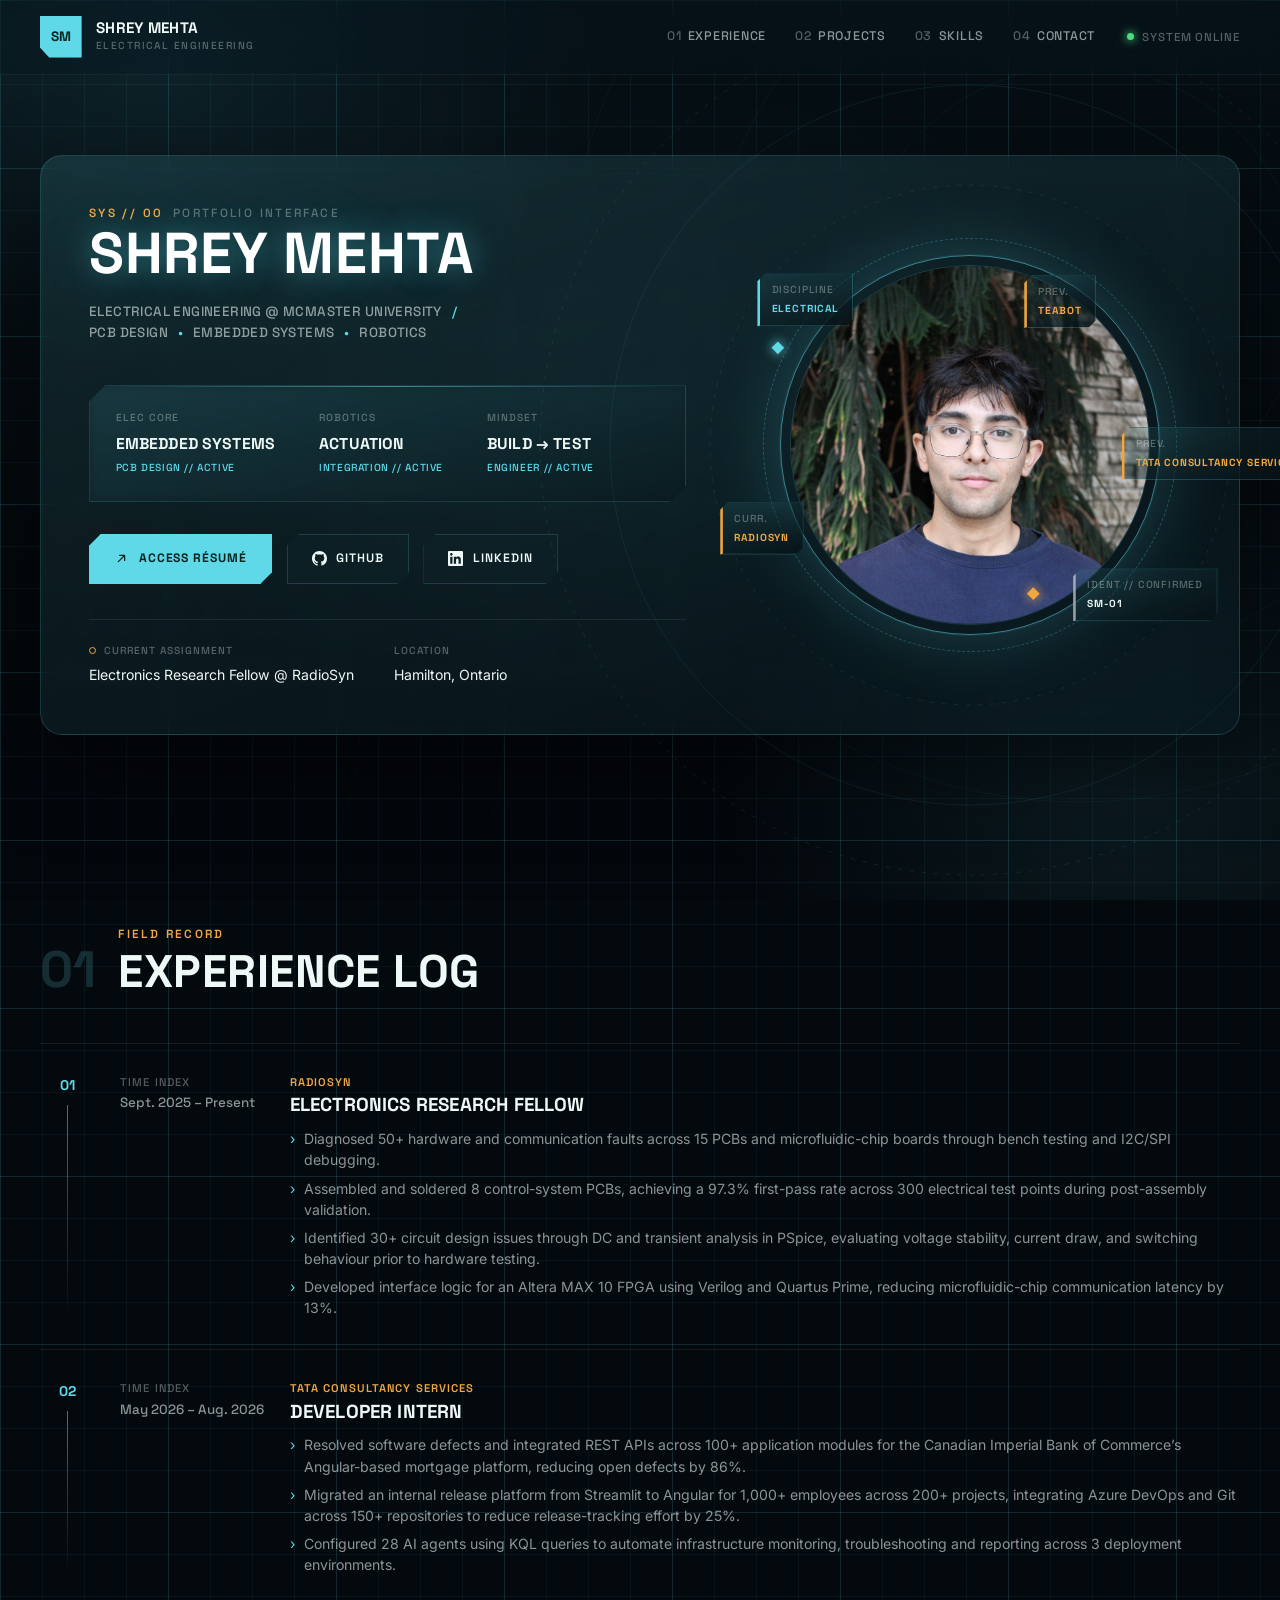
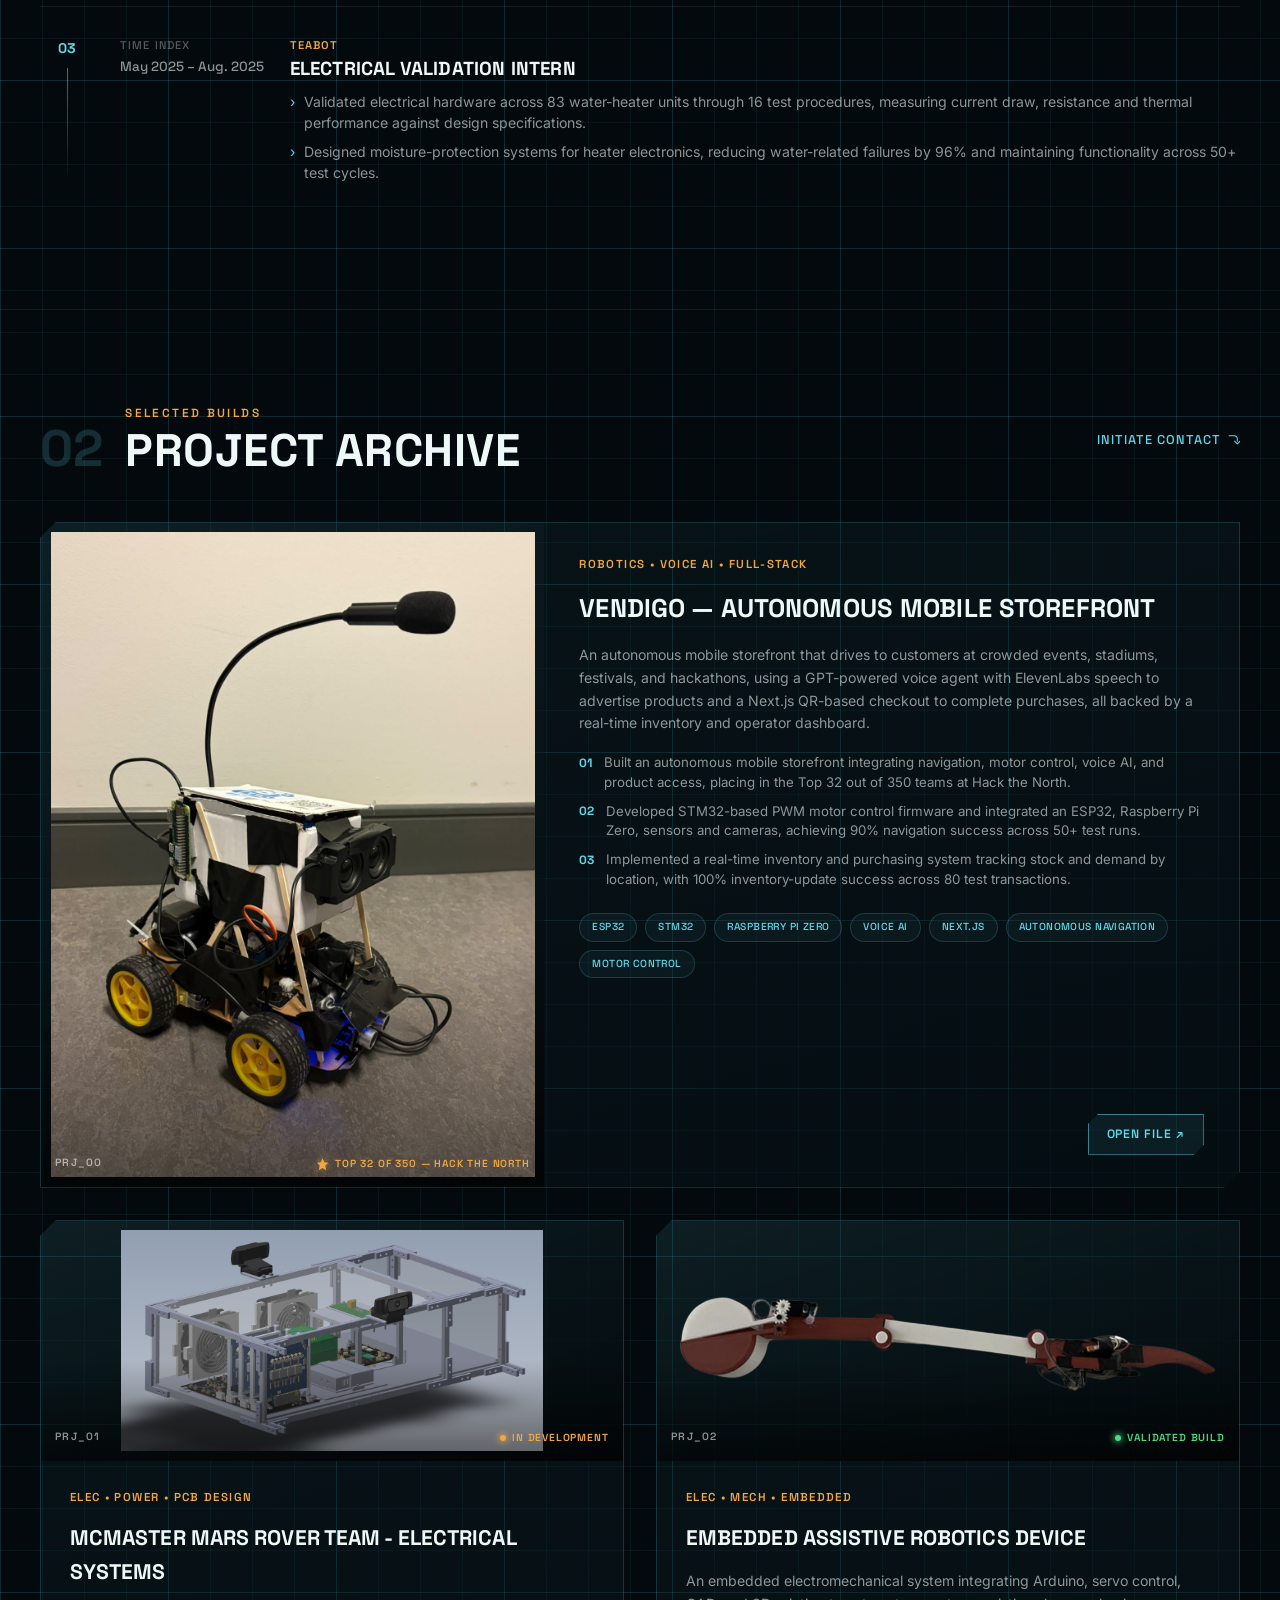
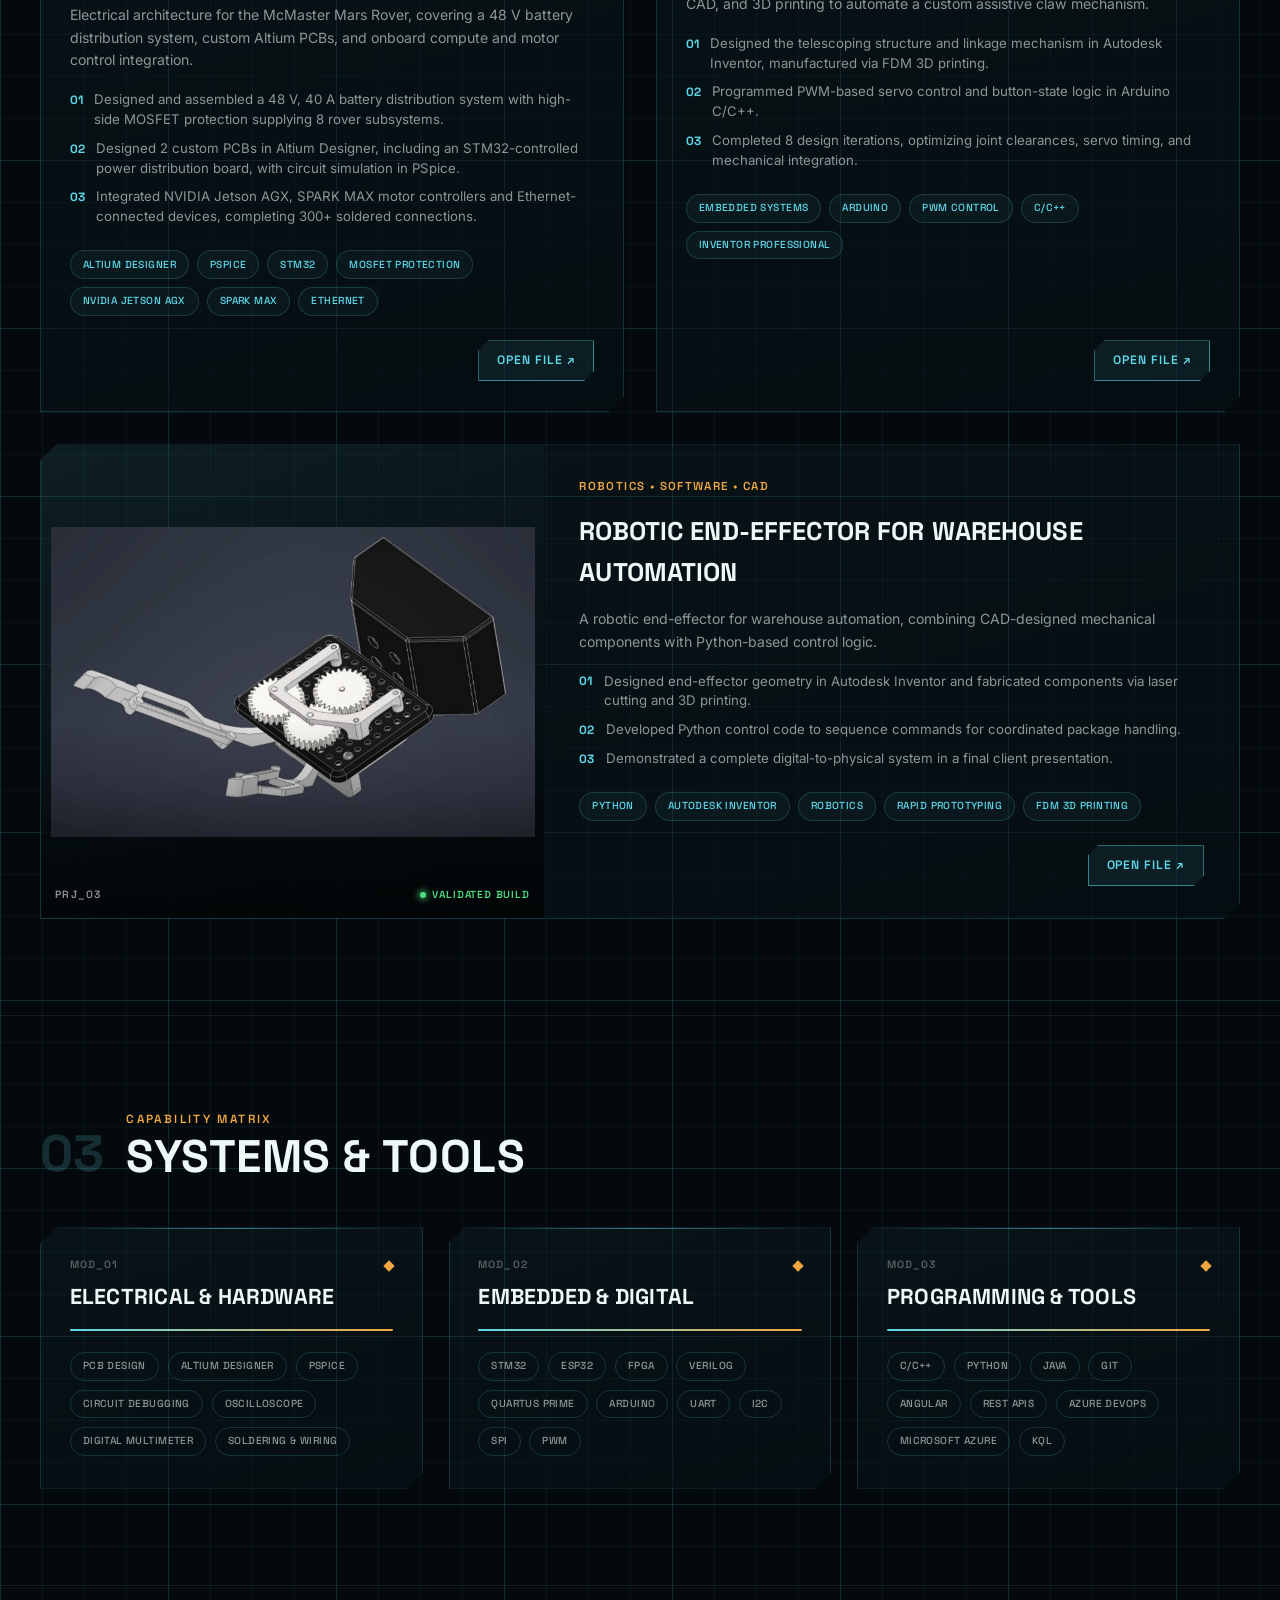
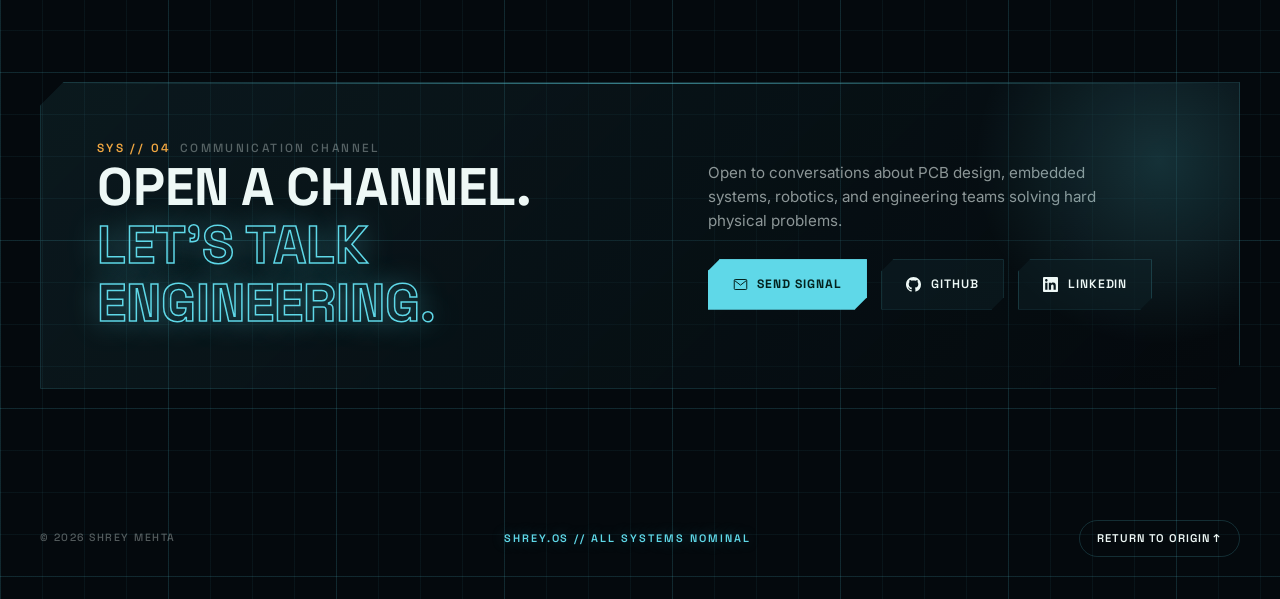
==== index.html @ 70c14661 "Update index.html" ====
<!DOCTYPE html>
<html lang="en">
<head>
	<meta charset="utf-8" />
	<title>Shrey Mehta — Electrical Engineering</title>
	<meta name="viewport" content="width=device-width, initial-scale=1.0" />
	<meta name="theme-color" content="#071820" />
	<meta name="description" content="Shrey Mehta — Electrical Engineering student building PCB designs, embedded systems, and robotics." />

	<link rel="stylesheet" href="assets/css/main.css" />
	<link rel="icon" type="image/svg+xml" href="data:image/svg+xml,%3Csvg xmlns='http://www.w3.org/2000/svg' viewBox='0 0 64 64'%3E%3Cpolygon points='0,0 64,0 64,64 14,64 0,49' fill='%235fd8e8'/%3E%3Ctext x='33' y='41' font-family='Arial, Helvetica, sans-serif' font-weight='700' font-size='24' fill='%2304231f' text-anchor='middle'%3ESM%3C/text%3E%3C/svg%3E" />
</head>
<body>

	<div id="grid-bg"></div>
	<div id="glow-orb"></div>
	<div id="page-arcs" aria-hidden="true">
		<svg viewBox="0 0 1600 1400" preserveAspectRatio="xMidYMid slice">
			<circle cx="1350" cy="500" r="280" />
			<circle cx="1350" cy="500" r="460" />
			<circle cx="1350" cy="500" r="640" />
			<circle cx="1350" cy="500" r="820" class="soft" />
			<circle cx="150" cy="1050" r="300" class="soft" />
			<circle cx="150" cy="1050" r="480" class="soft" />
		</svg>
	</div>

	<!-- Header / Nav -->
	<header id="site-header">
		<div class="wrap">
			<a href="#hero" class="brand">
				<div class="brand-badge">SM</div>
				<div class="brand-text">
					<div class="brand-name">Shrey Mehta</div>
					<div class="brand-sub">Electrical Engineering</div>
				</div>
			</a>

			<nav>
				<ul>
					<li><a href="#experience"><span class="idx">01</span> Experience</a></li>
					<li><a href="#projects"><span class="idx">02</span> Projects</a></li>
					<li><a href="#skills"><span class="idx">03</span> Skills</a></li>
					<li><a href="#contact"><span class="idx">04</span> Contact</a></li>
				</ul>
				<div class="status-pill"><span class="status-dot"></span> System Online</div>
			</nav>
		</div>
	</header>

	<!-- Hero -->
	<section id="hero">
		<div class="wrap">
		<div class="hero-panel">
		<div class="hero-grid">

			<div class="hero-left">
				<div class="eyebrow">SYS // 00 <span class="dim">PORTFOLIO INTERFACE</span></div>
				<h1 class="hero-name">Shrey Mehta</h1>
				<p class="hero-sub">
					ELECTRICAL ENGINEERING @ MCMASTER UNIVERSITY <span class="sep">/</span><br>
					PCB DESIGN <span class="sep">•</span> EMBEDDED SYSTEMS <span class="sep">•</span> ROBOTICS
				</p>

				<div class="sysmap">
					<div class="sysmap-stats">
						<div>
							<div class="stat-label">ELEC CORE</div>
							<div class="stat-value">Embedded Systems</div>
							<div class="stat-sub">PCB Design // Active</div>
						</div>
						<div>
							<div class="stat-label">ROBOTICS</div>
							<div class="stat-value">Actuation</div>
							<div class="stat-sub">Integration // Active</div>
						</div>
						<div>
							<div class="stat-label">MINDSET</div>
							<div class="stat-value">BUILD → TEST</div>
							<div class="stat-sub">Engineer // Active</div>
						</div>
					</div>
				</div>

				<div class="hero-actions">
					<a class="btn primary" href="https://drive.google.com/file/d/1Es9w2xErGDb1w_Ry0VY9v0qcDcoYw6hL/view?usp=sharing" target="_blank" rel="noopener">
						<svg class="icon-svg stroke" viewBox="0 0 24 24"><path d="M7 17 17 7M9 7h8v8" stroke-width="2" stroke-linecap="round" stroke-linejoin="round"/></svg>
						Access Résumé
					</a>
					<a class="btn" href="https://github.com/ShreyM7" target="_blank" rel="noopener">
						<svg class="icon-svg fill" viewBox="0 0 24 24"><path d="M12 0C5.37 0 0 5.37 0 12c0 5.31 3.435 9.795 8.205 11.385.6.105.825-.255.825-.57 0-.285-.015-1.23-.015-2.235-3.015.555-3.795-.735-4.035-1.41-.135-.345-.72-1.41-1.23-1.695-.42-.225-1.02-.78-.015-.795.945-.015 1.62.87 1.845 1.23 1.08 1.815 2.805 1.305 3.495.99.105-.78.42-1.305.765-1.605-2.67-.3-5.46-1.335-5.46-5.925 0-1.305.465-2.385 1.23-3.225-.12-.3-.54-1.53.12-3.18 0 0 1.005-.315 3.3 1.23.96-.27 1.98-.405 3-.405s2.04.135 3 .405c2.295-1.56 3.3-1.23 3.3-1.23.66 1.65.24 2.88.12 3.18.765.84 1.23 1.905 1.23 3.225 0 4.605-2.805 5.625-5.475 5.925.435.375.81 1.095.81 2.22 0 1.605-.015 2.895-.015 3.3 0 .315.225.69.825.57A12.02 12.02 0 0 0 24 12c0-6.63-5.37-12-12-12z"/></svg>
						GitHub
					</a>
					<a class="btn" href="https://www.linkedin.com/in/shrey-mehta-0b3685260/" target="_blank" rel="noopener">
						<svg class="icon-svg fill" viewBox="0 0 24 24"><path d="M20.447 20.452h-3.554v-5.569c0-1.328-.027-3.037-1.852-3.037-1.853 0-2.136 1.445-2.136 2.939v5.667H9.351V9h3.414v1.561h.046c.477-.9 1.637-1.85 3.37-1.85 3.601 0 4.267 2.37 4.267 5.455v6.286zM5.337 7.433c-1.144 0-2.063-.926-2.063-2.065 0-1.138.92-2.063 2.063-2.063 1.14 0 2.064.925 2.064 2.063 0 1.139-.925 2.065-2.064 2.065zm1.782 13.019H3.555V9h3.564v11.452zM22.225 0H1.771C.792 0 0 .774 0 1.729v20.542C0 23.227.792 24 1.771 24h20.451C23.2 24 24 23.227 24 22.271V1.729C24 .774 23.2 0 22.222 0h.003z"/></svg>
						LinkedIn
					</a>
				</div>

				<div class="hero-meta">
					<div>
						<div class="meta-label"><span class="ping-ring" aria-hidden="true"></span> Current Assignment</div>
						<div class="meta-value">Electronics Research Fellow @ RadioSyn</div>
					</div>
					<div>
						<div class="meta-label">Location</div>
						<div class="meta-value">Hamilton, Ontario</div>
					</div>
				</div>
			</div>

			<div class="hero-right">
				<div class="radar-rings" aria-hidden="true">
					<svg viewBox="0 0 900 900">
						<circle cx="450" cy="450" r="160" />
						<circle cx="450" cy="450" r="260" class="dashed" />
						<circle cx="450" cy="450" r="360" />
						<circle cx="450" cy="450" r="430" class="dashed" />
					</svg>
				</div>
				<div class="hero-portrait" id="portrait">
					<div class="portrait-ring"></div>
					<div class="portrait-photo">
						<img src="images/best_self_photo.jpg" alt="Shrey Mehta" />
					</div>

					<!-- steady (not moving) -->
					<div class="hud-chip chip-discipline teal">
						<span class="chip-label">Discipline</span>
						<span class="chip-value">Electrical</span>
					</div>
					<div class="hud-chip chip-ident">
						<span class="chip-label">Ident // Confirmed</span>
						<span class="chip-value">SM-01</span>
					</div>

					<!-- orbiting: chip, diamond, chip, diamond, chip (interleaved) -->
					<div class="hud-chip chip-tcs accent orbit-item">
						<span class="chip-label">Prev.</span>
						<span class="chip-value">Tata Consultancy Services</span>
					</div>
					<div class="radar-diamond orbit-item" data-rotate="45" aria-hidden="true"></div>
					<div class="hud-chip chip-radiosyn accent orbit-item">
						<span class="chip-label">Curr.</span>
						<span class="chip-value">RadioSyn</span>
					</div>
					<div class="radar-diamond-blue orbit-item" data-rotate="45" aria-hidden="true"></div>
					<div class="hud-chip chip-teabot accent orbit-item">
						<span class="chip-label">Prev.</span>
						<span class="chip-value">teaBOT</span>
					</div>
				</div>
			</div>

		</div>
		</div>
		</div>
	</section>

	<!-- Experience Log -->
	<section id="experience" class="panel">
		<div class="wrap">
			<div class="section-heading">
				<span class="num">01</span>
				<div class="heading-block">
					<div class="eyebrow">FIELD RECORD</div>
					<h2>Experience Log</h2>
				</div>
			</div>

			<div class="timeline">

				<div class="timeline-item">
					<div class="idx-col"><span class="idx-num">01</span><span class="idx-line"></span></div>
					<div class="time-col">
						<div class="time-label">Time Index</div>
						<div class="time-value">Sept. 2025 – Present</div>
					</div>
					<div class="content-col">
						<div class="co-line">RadioSyn</div>
						<h3>Electronics Research Fellow</h3>
						<ul>
							<li><span class="arrow">›</span> Diagnosed 50+ hardware and communication faults across 15 PCBs and microfluidic-chip boards through bench testing and I2C/SPI debugging.</li>
							<li><span class="arrow">›</span> Assembled and soldered 8 control-system PCBs, achieving a 97.3% first-pass rate across 300 electrical test points during post-assembly validation.</li>
							<li><span class="arrow">›</span> Identified 30+ circuit design issues through DC and transient analysis in PSpice, evaluating voltage stability, current draw, and switching behaviour prior to hardware testing.</li>
							<li><span class="arrow">›</span> Developed interface logic for an Altera MAX 10 FPGA using Verilog and Quartus Prime, reducing microfluidic-chip communication latency by 13%.</li>
						</ul>
					</div>
				</div>

				<div class="timeline-item">
					<div class="idx-col"><span class="idx-num">02</span><span class="idx-line"></span></div>
					<div class="time-col">
						<div class="time-label">Time Index</div>
						<div class="time-value">May 2026 – Aug. 2026</div>
					</div>
					<div class="content-col">
						<div class="co-line">Tata Consultancy Services</div>
						<h3>Developer Intern</h3>
						<ul>
							<li><span class="arrow">›</span> Resolved software defects and integrated REST APIs across 100+ application modules for the Canadian Imperial Bank of Commerce’s Angular-based mortgage platform, reducing open defects by 86%.</li>
							<li><span class="arrow">›</span> Migrated an internal release platform from Streamlit to Angular for 1,000+ employees across 200+ projects, integrating Azure DevOps and Git across 150+ repositories to reduce release-tracking effort by 25%.</li>
							<li><span class="arrow">›</span> Configured 28 AI agents using KQL queries to automate infrastructure monitoring, troubleshooting and reporting across 3 deployment environments.</li>
						</ul>
					</div>
				</div>

				<div class="timeline-item">
					<div class="idx-col"><span class="idx-num">03</span><span class="idx-line"></span></div>
					<div class="time-col">
						<div class="time-label">Time Index</div>
						<div class="time-value">May 2025 – Aug. 2025</div>
					</div>
					<div class="content-col">
						<div class="co-line">teaBOT</div>
						<h3>Electrical Validation Intern</h3>
						<ul>
							<li><span class="arrow">›</span> Validated electrical hardware across 83 water-heater units through 16 test procedures, measuring current draw, resistance and thermal performance against design specifications.</li>
							<li><span class="arrow">›</span> Designed moisture-protection systems for heater electronics, reducing water-related failures by 96% and maintaining functionality across 50+ test cycles.</li>
						</ul>
					</div>
				</div>

			</div>
		</div>
	</section>

	<!-- Project Archive -->
	<section id="projects" class="panel">
		<div class="wrap">

			<!-- OVERVIEW -->
			<div class="project-overview" id="project-overview">
				<div class="section-heading">
					<span class="num">02</span>
					<div class="heading-block">
						<div class="eyebrow">SELECTED BUILDS</div>
						<h2>Project Archive</h2>
					</div>
					<a class="section-link" href="#contact">Initiate Contact
						<svg viewBox="0 0 24 24" width="13" height="13" style="display:inline-block;vertical-align:-2px;margin-left:2px;" fill="none" stroke="currentColor" stroke-width="2" stroke-linecap="round" stroke-linejoin="round" aria-hidden="true">
							<path d="M4 5 H13 A6 6 0 0 1 19 11 V15" />
							<path d="M14 15 L19 20 L24 15" />
						</svg>
					</a>
				</div>

				<div class="project-grid">

					<!-- Featured — VendiGo (Hack the North) -->
					<div class="project-card featured">
						<div class="thumb">
							<img src="images/vendigo 2.jpg" alt="VendiGo autonomous mobile storefront" />
							<span class="thumb-tag">PRJ_00</span>
							<span class="thumb-status award">
								<svg class="icon-svg fill" viewBox="0 0 24 24"><path d="M12 2l2.9 6.26L21 9.27l-4.5 4.38L17.8 21 12 17.77 6.2 21l1.3-7.35L3 9.27l6.1-1.01L12 2z"/></svg>
								Top 32 of 350 — Hack the North
							</span>
						</div>
						<div class="project-body">
							<div class="project-cats">ROBOTICS • VOICE AI • FULL-STACK</div>
							<h3>VendiGo — Autonomous Mobile Storefront</h3>
							<p class="project-desc">An autonomous mobile storefront that drives to customers at crowded events, stadiums, festivals, and hackathons, using a GPT-powered voice agent with ElevenLabs speech to advertise products and a Next.js QR-based checkout to complete purchases, all backed by a real-time inventory and operator dashboard.</p>
							<ul class="project-list">
								<li><span class="n">01</span> Built an autonomous mobile storefront integrating navigation, motor control, voice AI, and product access, placing in the Top 32 out of 350 teams at Hack the North.</li>
								<li><span class="n">02</span> Developed STM32-based PWM motor control firmware and integrated an ESP32, Raspberry Pi Zero, sensors and cameras, achieving 90% navigation success across 50+ test runs.</li>
								<li><span class="n">03</span> Implemented a real-time inventory and purchasing system tracking stock and demand by location, with 100% inventory-update success across 80 test transactions.</li>
							</ul>
							<div class="chip-row">
								<span class="chip">ESP32</span>
								<span class="chip">STM32</span>
								<span class="chip">Raspberry Pi Zero</span>
								<span class="chip">Voice AI</span>
								<span class="chip">Next.js</span>
								<span class="chip">Autonomous Navigation</span>
								<span class="chip">Motor Control</span>
							</div>
							<div class="card-footer">
								<a class="open-file" href="#project-vendigo-detail" data-detail="project-vendigo-detail">Open File ↗</a>
							</div>
						</div>
					</div>

					<!-- Project 1 -->
					<div class="project-card">
						<div class="thumb">
							<img src="images/elec box image.png" alt="McMaster Mars Rover Electrical Systems" />
							<span class="thumb-tag">PRJ_01</span>
							<span class="thumb-status pending"><span class="dot"></span> In Development</span>
						</div>
						<div class="project-body">
							<div class="project-cats">ELEC • POWER • PCB DESIGN</div>
							<h3>McMaster Mars Rover Team - Electrical Systems</h3>
							<p class="project-desc">Electrical architecture for the McMaster Mars Rover, covering a 48 V battery distribution system, custom Altium PCBs, and onboard compute and motor control integration.</p>
							<ul class="project-list">
								<li><span class="n">01</span> Designed and assembled a 48 V, 40 A battery distribution system with high-side MOSFET protection supplying 8 rover subsystems.</li>
								<li><span class="n">02</span> Designed 2 custom PCBs in Altium Designer, including an STM32-controlled power distribution board, with circuit simulation in PSpice.</li>
								<li><span class="n">03</span> Integrated NVIDIA Jetson AGX, SPARK MAX motor controllers and Ethernet-connected devices, completing 300+ soldered connections.</li>
							</ul>
							<div class="chip-row">
								<span class="chip">Altium Designer</span>
								<span class="chip">PSpice</span>
								<span class="chip">STM32</span>
								<span class="chip">MOSFET Protection</span>
								<span class="chip">NVIDIA Jetson AGX</span>
								<span class="chip">SPARK MAX</span>
								<span class="chip">Ethernet</span>
							</div>
							<div class="card-footer">
								<a class="open-file" href="#project-two-detail" data-detail="project-two-detail">Open File ↗</a>
							</div>
						</div>
					</div>

					<!-- Project 2 -->
					<div class="project-card">
						<div class="thumb">
							<img src="images/Poop Scooper.png" alt="Embedded Assistive Robotics Device" />
							<span class="thumb-tag">PRJ_02</span>
							<span class="thumb-status"><span class="dot"></span> Validated Build</span>
						</div>
						<div class="project-body">
							<div class="project-cats">ELEC • MECH • EMBEDDED</div>
							<h3>Embedded Assistive Robotics Device</h3>
							<p class="project-desc">An embedded electromechanical system integrating Arduino, servo control, CAD, and 3D printing to automate a custom assistive claw mechanism.</p>
							<ul class="project-list">
								<li><span class="n">01</span> Designed the telescoping structure and linkage mechanism in Autodesk Inventor, manufactured via FDM 3D printing.</li>
								<li><span class="n">02</span> Programmed PWM-based servo control and button-state logic in Arduino C/C++.</li>
								<li><span class="n">03</span> Completed 8 design iterations, optimizing joint clearances, servo timing, and mechanical integration.</li>
							</ul>
							<div class="chip-row">
								<span class="chip">Embedded Systems</span>
								<span class="chip">Arduino</span>
								<span class="chip">PWM Control</span>
								<span class="chip">C/C++</span>
								<span class="chip">Inventor Professional</span>
							</div>
							<div class="card-footer">
								<a class="open-file" href="#project-one-detail" data-detail="project-one-detail">Open File ↗</a>
							</div>
						</div>
					</div>

					<!-- Project 3 -->
					<div class="project-card featured">
						<div class="thumb">
							<img src="images/final end effector.png" alt="Robotic End-Effector" />
							<span class="thumb-tag">PRJ_03</span>
							<span class="thumb-status"><span class="dot"></span> Validated Build</span>
						</div>
						<div class="project-body">
							<div class="project-cats">ROBOTICS • SOFTWARE • CAD</div>
							<h3>Robotic End-Effector for Warehouse Automation</h3>
							<p class="project-desc">A robotic end-effector for warehouse automation, combining CAD-designed mechanical components with Python-based control logic.</p>
							<ul class="project-list">
								<li><span class="n">01</span> Designed end-effector geometry in Autodesk Inventor and fabricated components via laser cutting and 3D printing.</li>
								<li><span class="n">02</span> Developed Python control code to sequence commands for coordinated package handling.</li>
								<li><span class="n">03</span> Demonstrated a complete digital-to-physical system in a final client presentation.</li>
							</ul>
							<div class="chip-row">
								<span class="chip">Python</span>
								<span class="chip">Autodesk Inventor</span>
								<span class="chip">Robotics</span>
								<span class="chip">Rapid Prototyping</span>
								<span class="chip">FDM 3D Printing</span>
							</div>
							<div class="card-footer">
								<a class="open-file" href="#project-three-detail" data-detail="project-three-detail">Open File ↗</a>
							</div>
						</div>
					</div>

				</div>
			</div>

			<!-- DETAIL: Project 1 -->
			<article id="project-one-detail" class="project-detail">
				<div class="detail-shell">
						<a href="#projects" class="detail-back back-to-overview">
							<svg class="icon-svg stroke" viewBox="0 0 24 24"><path d="M19 12H5M11 6l-6 6 6 6" stroke-width="2" stroke-linecap="round" stroke-linejoin="round"/></svg>
							Return to Archive
						</a>					
						<div class="detail-panel">
						<div class="eyebrow">PROJECT 2 FILE <span class="dim">EMBEDDED ASSISTIVE ROBOTICS DEVICE</span></div>
						<h2 class="detail-title">Embedded Assistive Robotics Device</h2>
						<div class="project-cats">ELEC • MECH • EMBEDDED</div>
						<div class="chip-row">
							<span class="chip">Embedded Systems</span>
							<span class="chip">Arduino</span>
							<span class="chip">PWM Control</span>
							<span class="chip">C/C++</span>
							<span class="chip">Inventor Professional</span>
						</div>

						<div class="detail-media"><img src="images/Poop Scooper.png" alt="Final prototype"></div>
						<p class="detail-desc">Designed and developed an embedded electromechanical assistive device that automates a custom claw mechanism using an Arduino Uno, PWM-controlled servo motor, and single-button interface. The system combines mechanical design, embedded control, and electronics integration to enable one-handed operation while reducing physical effort.</p>

						<div class="detail-media"><img src="images/Final CAD Model of Poop_Scooper.png" alt="Final CAD model"></div>
						<p class="detail-caption">Final CAD model of the embedded assistive device.</p>
						<p class="detail-desc">Designed the complete mechanical system in SolidWorks, including the telescoping structure, linkage mechanism, motor mounts, electronic enclosure, and structural supports. Manufactured the prototype using FDM 3D printing and integrated the embedded electronics, wiring, and mechanical components into a lightweight 0.379&nbsp;kg system with a total prototype cost of $60.46.</p>

						<div class="detail-media"><img src="images/Final Prototype in Collapsed Position.png" alt="Collapsed prototype"></div>
						<p class="detail-caption">Final prototype in collapsed position, enabled by the telescoping mechanism.</p>
						<p class="detail-desc">Developed the embedded control software in Arduino C/C++, implementing PWM-based servo control, button-state management, and timing algorithms to automate the claw mechanism. During testing, I refined the control strategy by transitioning from position-based to time-based servo control, improving motion consistency and overall system reliability.</p>

						<div class="detail-media"><img src="images/Arduino Code For Poop Scooper - Final Iteration.png" alt="Arduino code"></div>
						<p class="detail-caption">Arduino C/C++ code used for servo motor PWM control and claw movement.</p>
						<p class="detail-desc">Completed 8 design iterations through rapid prototyping and system testing, optimizing mechanical tolerances, joint alignment, wire routing, and component integration. Reduced critical joint clearances from 0.5&nbsp;mm to 0.2&nbsp;mm, improving structural stability while maintaining smooth mechanical operation.</p>

						<div class="iteration-slider">
							<div class="slider-track">
								<img src="images/Sketch of Prototype.png" alt="Design iteration 1" class="slider-img active" data-caption="Initial hand sketch of the assistive device.">
								<img src="images/Sketch 2 of Prototype.png" alt="Design iteration 2" class="slider-img" data-caption="Refined sketch developing the linkage and motor mount placement.">
								<img src="images/First Physical Prototype Iteration.png" alt="Design iteration 3" class="slider-img" data-caption="First physical prototype used to validate basic claw motion.">
								<img src="images/Second Physical Prototype Iteration.png" alt="Design iteration 4" class="slider-img" data-caption="Second iteration improving structural rigidity and joint fit.">
								<img src="images/Third Physical Prototype Iteration (PLA).png" alt="Design iteration 5" class="slider-img" data-caption="Third iteration printed in PLA, testing tolerance adjustments.">
								<img src="images/First CAD Model Iteration.png" alt="Design iteration 6" class="slider-img" data-caption="Early CAD model formalizing the telescoping structure.">
								<img src="images/Final CAD Model of Poop_Scooper.png" alt="Design iteration 7" class="slider-img" data-caption="Final CAD model with all subsystems integrated.">
								<img src="images/Poop Scooper.png" alt="Design iteration 8" class="slider-img" data-caption="Final physical prototype.">
							</div>
							<div class="slider-controls">
								<button type="button" class="slider-btn">‹ Back</button>
								<span class="slider-counter">1 / 8</span>
								<button type="button" class="slider-btn">Next ›</button>
							</div>
							<p class="slider-caption"></p>
							<p class="detail-caption">Design evolution from initial hand sketches through the final prototype.</p>
						</div>

						<p class="detail-desc">This project brought together embedded programming, electromechanical design, and rapid prototyping to turn a concept into a fully functional assistive system. From CAD and circuit integration to fabrication, testing, and iteration, I designed and refined the device through the full build process.</p>

						<div class="detail-media">
							<video controls>
								<source src="images/Demonstration Of Final Poop Scooper Prototype.mp4" type="video/mp4">
								Your browser does not support the video tag.
							</video>
						</div>
						<p class="detail-caption">Demonstration of the embedded assistive device performing grasping and release tasks with the push of a button.</p>

						<div class="detail-actions">
							<a class="btn primary" href="https://drive.google.com/drive/folders/1fla4lNwISvW1Wae-pvLrzi9nkWH_myzN" target="_blank" rel="noopener">
								<svg class="icon-svg stroke" viewBox="0 0 24 24"><rect x="3" y="3" width="18" height="18" rx="2" stroke-width="1.6"/><circle cx="8.5" cy="8.5" r="1.5" fill="currentColor" stroke="none"/><path d="M21 15l-5-5-9 9" stroke-width="1.6" stroke-linecap="round" stroke-linejoin="round"/></svg>
								View Project Gallery &amp; CAD Files
							</a>
							<a class="btn back-to-overview" href="#projects">← Back to Archive</a>
						</div>
						<p class="detail-copyright">© 2026 Shrey Mehta</p>
					</div>
				</div>
			</article>

			<!-- DETAIL: Project 2 -->

			<!-- DETAIL: Project 2 -->
			<article id="project-two-detail" class="project-detail">
				<div class="detail-shell">
						<a href="#projects" class="detail-back back-to-overview">
							<svg class="icon-svg stroke" viewBox="0 0 24 24"><path d="M19 12H5M11 6l-6 6 6 6" stroke-width="2" stroke-linecap="round" stroke-linejoin="round"/></svg>
							Return to Archive
						</a>					
						<div class="detail-panel">
						<div class="eyebrow">PROJECT 1 FILE <span class="dim">MCMASTER MARS ROVER</span></div>
						<h2 class="detail-title">Rover Electrical Systems</h2>
						<div class="project-cats">ELEC • POWER • PCB DESIGN</div>
						<div class="chip-row">
							<span class="chip">Altium Designer</span>
							<span class="chip">PSpice</span>
							<span class="chip">STM32</span>
							<span class="chip">MOSFET Protection</span>
							<span class="chip">NVIDIA Jetson AGX</span>
							<span class="chip">SPARK MAX</span>
							<span class="chip">Ethernet</span>
						</div>

						<p class="detail-subhead">About the Project</p>
						<p class="detail-desc">The McMaster Mars Rover Team builds a Mars rover for competition. I joined as an Electrical Team Member in October 2025. My job is to design, build, and wire the rover's electrical system: everything that gets power to the rover's parts and lets them work together.</p>

						<p class="detail-subhead">Why It Matters</p>
						<p class="detail-desc">A rover can only do its job if its electronics work every time. Every motor, camera, and computer on board needs the right amount of power, delivered safely, and a reliable way to send information. If the electrical system fails, the rover stops, no matter how good the rest of it is.</p>

						<p class="detail-subhead">The Battery System</p>
						<p class="detail-desc">The rover runs on a battery, so I designed and assembled a battery distribution system: the part that takes power from the battery and sends it to the rest of the rover. It is built for 48 volts and 40 amps (about 1.9 kilowatts of power) and supplies 8 different rover subsystems.</p>
						<p class="detail-desc">It also includes a protection switch, called a high-side MOSFET, between the battery and the rest of the rover. This lets power be controlled and keeps the electronics protected.</p>

						<p class="detail-subhead">The Custom Circuit Boards</p>
						<p class="detail-desc">I designed 2 custom circuit boards (PCBs) in Altium Designer. That meant drawing the circuit diagram, laying out the connections on the board, and testing the circuit in a simulator called PSpice before building anything, so mistakes are caught on the computer instead of on the real hardware.</p>
						<p class="detail-desc">One of the boards is the rover's power distribution board. It is controlled by a small programmable chip (an STM32 microcontroller).</p>

						<p class="detail-subhead">Computer, Motors, and Wiring</p>
						<p class="detail-desc">A rover needs a brain and muscles. I integrated the NVIDIA Jetson AGX, the rover's onboard computer, with the SPARK MAX motor controllers, which control how the motors run, and with devices that connect over Ethernet, a wired network connection.</p>
						<p class="detail-desc">Across all of this I completed more than 300 soldered connections, joining wires and components by hand so the whole system works together.</p>

						<p class="detail-subhead">How It All Connects</p>
						<p class="detail-desc">Put simply, power flows from the battery, through protection and power distribution hardware, and out to the rover's 8 subsystems. At the same time, the Jetson computer, the motor controllers, and the Ethernet-connected devices are wired in so they can work together.</p>

						<div class="iteration-slider">
							<div class="slider-track">
								<img src="images/pcb.png" alt="PCB" class="slider-img active" data-caption="Printed circuit board (PCB) used within the rover's electrical system.">
								<img src="images/viper.png" alt="Viper module" class="slider-img" data-caption="Viper module used as part of the rover's onboard electrical and computing systems.">
								<img src="images/jetson agx.png" alt="NVIDIA Jetson AGX" class="slider-img" data-caption="NVIDIA Jetson AGX computing module used for onboard rover processing.">
								<img src="images/ethernet.png" alt="Ethernet interface" class="slider-img" data-caption="Ethernet interface used for communication between rover subsystems.">
								<img src="images/cooling fans.png" alt="Cooling fans" class="slider-img" data-caption="Cooling fans used for thermal management of the rover's electronics.">
								<img src="images/LED.png" alt="LED hardware" class="slider-img" data-caption="LED hardware used as part of the rover's electrical system.">
								<img src="images/camera.png" alt="Rover camera" class="slider-img" data-caption="Onboard camera used for rover perception and visual sensing.">
							</div>
							<div class="slider-controls">
								<button type="button" class="slider-btn">‹ Back</button>
								<span class="slider-counter">1 / 7</span>
								<button type="button" class="slider-btn">Next ›</button>
							</div>
							<p class="slider-caption"></p>
							<p class="detail-caption">Selected components from the rover's electrical system.</p>
						</div>

						<p class="detail-subhead">Making It All Fit</p>
						<p class="detail-desc">An electrical system has to work inside a real rover, not just on a desk. That means routing cables neatly, keeping parts easy to reach for repairs, and fitting everything into the limited space of the chassis.</p>
						<p class="detail-desc">I work with the electrical, software, and other teams so every part connects properly and can be built, tested, and used on the rover.</p>

						<p class="detail-subhead">At a Glance</p>
						<ul class="project-list">
							<li><span class="n">01</span> 48 V, 40 A battery distribution system with high-side MOSFET protection</li>
							<li><span class="n">02</span> 8 rover subsystems supplied with power</li>
							<li><span class="n">03</span> 2 custom PCBs designed in Altium Designer, including an STM32-controlled power distribution board</li>
							<li><span class="n">04</span> 300+ soldered connections across the rover's electrical system</li>
						</ul>

						<p class="detail-subhead">Where It Stands</p>
						<p class="detail-desc">This is ongoing work. I joined in October 2025 and continue to design, build, and wire the rover's electrical system with the team.</p>

						<div class="detail-actions">
							<a class="btn back-to-overview" href="#projects">← Back to Archive</a>
						</div>
						<p class="detail-copyright">© 2026 Shrey Mehta</p>
					</div>
				</div>
			</article>

			<!-- DETAIL: Project 3 -->

			<!-- DETAIL: Project 3 -->
			<article id="project-three-detail" class="project-detail">
				<div class="detail-shell">
						<a href="#projects" class="detail-back back-to-overview">
							<svg class="icon-svg stroke" viewBox="0 0 24 24"><path d="M19 12H5M11 6l-6 6 6 6" stroke-width="2" stroke-linecap="round" stroke-linejoin="round"/></svg>
							Return to Archive
						</a>					
						<div class="detail-panel">
						<div class="eyebrow">PROJECT 3 FILE <span class="dim">WAREHOUSE AUTOMATION</span></div>
						<h2 class="detail-title">Robotic End-Effector</h2>
						<div class="project-cats">ROBOTICS • SOFTWARE • CAD</div>
						<div class="chip-row">
							<span class="chip">Python</span>
							<span class="chip">Autodesk Inventor</span>
							<span class="chip">Robotics</span>
							<span class="chip">Rapid Prototyping</span>
							<span class="chip">FDM 3D Printing</span>
						</div>

						<div class="detail-media"><img src="images/final end effector.png" alt="Robotic end-effector"></div>
						<p class="detail-desc">Designed and fabricated a robotic end-effector for a warehouse automation system, combining two geared robotic arms with rubber-band gripping surfaces to improve contact and object retention. Autodesk Inventor was used for mechanical design and components were fabricated through 3D printing and laser cutting.</p>
						
						<div class="detail-media">
							<video controls>
								<source src="images/End Effector Video.MOV" type="video/mp4">
								Your browser does not support the video tag.
							</video>
						</div>
						<p class="detail-caption">Physical demonstration of the gear-driven mechanism, showing how rotating the gears synchronously moves the claws to open and close.</p>

							
						<p class="detail-desc">Multiple prototypes and design iterations were developed to reduce weight, improve gear stability, refine arm angles, and introduce modular components that simplified iteration.</p>
						<div class="iteration-slider">
							<div class="slider-track">
								<img src="images/sketch 1.png" alt="Design iteration 1" class="slider-img active" data-caption="Initial hand sketch of the robotic end effector concept.">
								<img src="images/sketch 2.png" alt="Design iteration 2" class="slider-img" data-caption="Refined concept developing the circular cutout and textured gripping surface.">
								<img src="images/sketch 3.png" alt="Design iteration 3" class="slider-img" data-caption="Final concept incorporating rubber bands and geared linkages.">
								<img src="images/1.png" alt="Design iteration 4" class="slider-img" data-caption="First CAD prototype of the end effector claws.">
								<img src="images/2.png" alt="Design iteration 5" class="slider-img" data-caption="Second CAD iteration incorporating gears and mechanical fasteners.">
								<img src="images/3.png" alt="Design iteration 6" class="slider-img" data-caption="Third CAD iteration incorporating the rubber-band gripping system and mounting platform.">
								<img src="images/4.png" alt="Design iteration 7" class="slider-img" data-caption="Final CAD iteration refining gear tolerances, platform fit, and the rubber-band gripping mechanism">
							</div>
							<div class="slider-controls">
								<button type="button" class="slider-btn">‹ Back</button>
								<span class="slider-counter">1 / 7</span>
								<button type="button" class="slider-btn">Next ›</button>
							</div>
							<p class="slider-caption"></p>
							<p class="detail-caption">Design evolution from initial concept to final prototype.</p>
						</div>
						<p class="detail-desc">Developed Python-based control logic to coordinate object pickup and placement using the Q-Arm robotic platform. The control system evolved from manually scripted movements to coordinate-based positioning, improving repeatability while allowing the arm to locate and handle objects at different positions.</p>
						<div class="iteration-slider">
							<div class="slider-track">
								<img src="images/code 1.png" alt="Design iteration 1" class="slider-img active" data-caption="Python function used to identify ordered products from barcode data and a CSV database.">
								<img src="images/code 2.png" alt="Design iteration 2" class="slider-img" data-caption="Python function used to coordinate product placement after pickup.">
								<img src="images/code 3.png" alt="Design iteration 3" class="slider-img" data-caption="Continued product placement and package-handling logic.">
								<img src="images/code 4.png" alt="Design iteration 4" class="slider-img" data-caption="Main Python program coordinating authentication, ordering, product lookup, session summary, and robotic operations.">
								<img src="images/code 5.png" alt="Design iteration 5" class="slider-img" data-caption="Continued system control and package-handling logic.">
							</div>
							<div class="slider-controls">
								<button type="button" class="slider-btn">‹ Back</button>
								<span class="slider-counter">1 / 5</span>
								<button type="button" class="slider-btn">Next ›</button>
							</div>
							<p class="slider-caption"></p>
							<p class="detail-caption">Python control and package-handling logic developed for the robotic system.</p>
						</div>
						<p class="detail-desc">During integration testing, I debugged the barcode-processing workflow to correctly return individual products for the package-handling system and recalibrated Q-Arm coordinates for the updated setup. The final system successfully and consistently picked up all six target objects, demonstrating reliable object handling and validating the updated iterations.</p>

						<div class="detail-media">
							<video controls>
								<source src="images/rover.MOV" type="video/mp4">
								Your browser does not support the video tag.
							</video>
						</div>
						<p class="detail-caption">Demonstration of the robotic end-effector performing grasping and release tasks using the Q-Arm and Python-based control system.</p>

						<div class="detail-actions">
							<a class="btn primary" href="https://drive.google.com/drive/folders/1kjiNfjITJrhRsBMS_HZRvfi6f2S6sEaI?usp=sharing" target="_blank" rel="noopener">
								<svg class="icon-svg stroke" viewBox="0 0 24 24"><rect x="3" y="3" width="18" height="18" rx="2" stroke-width="1.6"/><circle cx="8.5" cy="8.5" r="1.5" fill="currentColor" stroke="none"/><path d="M21 15l-5-5-9 9" stroke-width="1.6" stroke-linecap="round" stroke-linejoin="round"/></svg>
								View Project Gallery &amp; CAD Files
							</a>
							<a class="btn back-to-overview" href="#projects">← Back to Archive</a>
						</div>
						<p class="detail-copyright">© 2026 Shrey Mehta</p>
					</div>
				</div>
			</article>

			<!-- DETAIL: VendiGo -->
			<article id="project-vendigo-detail" class="project-detail">
				<div class="detail-shell">
						<a href="#projects" class="detail-back back-to-overview">
							<svg class="icon-svg stroke" viewBox="0 0 24 24"><path d="M19 12H5M11 6l-6 6 6 6" stroke-width="2" stroke-linecap="round" stroke-linejoin="round"/></svg>
							Return to Archive
						</a>
						<div class="detail-panel">
						<div class="eyebrow">PROJECT 00 FILE <span class="dim">HACK THE NORTH 2026 — TOP 32 OF 350 TEAMS</span></div>
						<h2 class="detail-title">VendiGo — Autonomous Mobile Storefront</h2>
						<div class="project-cats">ROBOTICS • VOICE AI • FULL-STACK</div>
						<div class="chip-row">
							<span class="chip">ESP32</span>
							<span class="chip">STM32</span>
							<span class="chip">Raspberry Pi Zero</span>
							<span class="chip">Voice AI</span>
							<span class="chip">Next.js</span>
							<span class="chip">Python</span>
							<span class="chip">Autonomous Navigation</span>
							<span class="chip">Motor Control</span>
						</div>

						<div class="detail-media"><img src="images/vendigo 2.jpg" alt="VendiGo robot"></div>

						<p class="detail-subhead">Inspiration</p>
						<p class="detail-desc">At crowded events like stadiums, festivals, and hackathons, buying food often means leaving your seat, finding a booth, and waiting in line. Human vendors can bring products directly to customers, but they're expensive to operate and difficult to scale. We wanted to build a storefront that could move directly to where demand is.</p>

						<p class="detail-subhead">What It Does</p>
						<p class="detail-desc">VendiGo is an autonomous mobile storefront for crowded events. It drives toward customers, uses a voice agent to advertise products and answer questions using live inventory data, and lets customers purchase items through a QR-based storefront. When a purchase is made, inventory updates automatically, and operators can monitor purchases, inventory levels, and customer activity through a live dashboard.</p>

						<div class="iteration-slider">
							<div class="slider-track">
								<img src="images/vendigo 2.jpg" alt="vendigo 2.jpg" class="slider-img active" data-caption="VendiGo fully assembled on the ACEBOTT platform (Side View).">
								<img src="images/vendigo.jpg" alt="vendigo.jpg" class="slider-img" data-caption="VendiGo fully assembled on the ACEBOTT platform (Front View).">
								<img src="images/vendigo 3.jpg" alt="vendigo 3.jpg" class="slider-img" data-caption="VendiGo fully assembled on the ACEBOTT platform (Top View).">
								<img src="images/vendigo website.png" alt="vendigo website.png" class="slider-img" data-caption="SaaS Dashboard (For Business).">
								<img src="images/vendigo website 2.jpg" alt="vendigo website 2.jpg" class="slider-img" data-caption="Consumer Menu Showing Snacks Available, Quantity, Price, and the Option to Buy.">
								<img src="images/vendigo website 3.jpg" alt="vendigo website 3.jpg" class="slider-img" data-caption="Confirm Checkout Page for Consumers.">
								<img src="images/vendigo website 4.jpg" alt="vendigo website 4.jpg" class="slider-img" data-caption="Lid Closing Countdown Displayed After Successful Payment and Lid Opening.">
								<img src="images/vendigo website 5.jpg" alt="vendigo website 5.jpg" class="slider-img" data-caption="Pickup Complete Page Displayed at the End of the Transaction.">
							</div>
							<div class="slider-controls">
								<button type="button" class="slider-btn">‹ Back</button>
								<span class="slider-counter">1 / 8</span>
								<button type="button" class="slider-btn">Next ›</button>
							</div>
							<p class="slider-caption"></p>
							<p class="detail-caption">Selected Build Photos of VendiGo.</p>
						</div>

						<p class="detail-subhead">How We Built It</p>
						<p class="detail-desc">We built VendiGo on an ACEBOTT robotic car platform, using an STM32 running PWM motor control firmware alongside an ESP32, sensors, and cameras, with a Raspberry Pi Zero handling navigation, voice interaction, and system coordination. We added a custom microphone and speaker setup so VendiGo can continuously listen and talk with nearby customers, using ElevenLabs for speech and an LLM for conversation grounded in live inventory context. The robot also includes an automatically opening product compartment that unlocks during checkout and closes after pickup. On the software side, a Next.js web app powers the QR storefront, live inventory, purchase flow, analytics, and operator dashboard, tying the hardware and customer experience into one autonomous retail system.</p>

						<p class="detail-subhead">Challenges We Ran Into</p>
						<p class="detail-desc">Our biggest challenge was coordinating autonomous navigation, voice interaction, and the checkout flow into one seamless experience. We also had to manage microphone and speaker timing, keep inventory synchronized after purchases, and connect live inventory data to the voice agent so it wouldn't recommend sold-out products.</p>

						<p class="detail-subhead">Accomplishments We're Proud Of</p>
						<p class="detail-desc">We brought robotics, conversational AI, and commerce together into one working prototype. Customers can speak directly with VendiGo, ask what products are available, and purchase from the robot, while operators can monitor inventory and purchases through a live dashboard, achieving 90% navigation success across 50+ test runs and 100% inventory-update success across 80 test transactions.</p>

						<p class="detail-subhead">What We Learned</p>
						<p class="detail-desc">We learned how to connect hardware, web software, and conversational AI into a single real-world system, and how important latency, timing, and clear state management become when software has to interact with people through a physical robot.</p>

						<p class="detail-subhead">What's Next</p>
						<p class="detail-desc">We want to deploy VendiGo at real events and eventually bring the system to food and beverage companies, event venues, festivals, and sports stadiums. Next, we plan to improve autonomous navigation and speech recognition in noisy crowds, integrate live payments, support more products and languages, and use historical sales and location data to predict where demand will be highest, so VendiGo can move autonomously to where it's most likely to make a sale.</p>

						<div class="detail-media">
							<video controls>
								<source src="images/vendigo video.mp4" type="video/mp4">
								Your browser does not support the video tag.
							</video>
						</div>
						<p class="detail-caption"><p class="detail-caption">VendiGo in Action - An End-to-End Customer Interaction from Conversation to Checkout.</p></p>

							
						<div class="detail-actions">
							<a class="btn primary" href="https://github.com/YvesDonato/Vendigo.git" target="_blank" rel="noopener">
								<svg class="icon-svg fill" viewBox="0 0 24 24"><path d="M12 0C5.37 0 0 5.37 0 12c0 5.31 3.435 9.795 8.205 11.385.6.105.825-.255.825-.57 0-.285-.015-1.23-.015-2.235-3.015.555-3.795-.735-4.035-1.41-.135-.345-.72-1.41-1.23-1.695-.42-.225-1.02-.78-.015-.795.945-.015 1.62.87 1.845 1.23 1.08 1.815 2.805 1.305 3.495.99.105-.78.42-1.305.765-1.605-2.67-.3-5.46-1.335-5.46-5.925 0-1.305.465-2.385 1.23-3.225-.12-.3-.54-1.53.12-3.18 0 0 1.005-.315 3.3 1.23.96-.27 1.98-.405 3-.405s2.04.135 3 .405c2.295-1.56 3.3-1.23 3.3-1.23.66 1.65.24 2.88.12 3.18.765.84 1.23 1.905 1.23 3.225 0 4.605-2.805 5.625-5.475 5.925.435.375.81 1.095.81 2.22 0 1.605-.015 2.895-.015 3.3 0 .315.225.69.825.57A12.02 12.02 0 0 0 24 12c0-6.63-5.37-12-12-12z"/></svg>
								View on GitHub
							</a>
							<a class="btn" href="https://devpost.com/software/auto-dash" target="_blank" rel="noopener">
								<svg class="icon-svg stroke" viewBox="0 0 24 24"><path d="M4 4h9l7 8-7 8H4z" stroke-width="1.6" stroke-linejoin="round"/></svg>
								View on Devpost
							</a>
							<a class="btn back-to-overview" href="#projects">← Back to Archive</a>
						</div>
						<p class="detail-copyright">© 2026 Shrey Mehta</p>
					</div>
				</div>
			</article>

		</div>
	</section>

	<!-- Systems & Tools -->

	<!-- Systems & Tools -->
	<section id="skills" class="panel">
		<div class="wrap">
			<div class="section-heading">
				<span class="num">03</span>
				<div class="heading-block">
					<div class="eyebrow">CAPABILITY MATRIX</div>
					<h2>Systems &amp; Tools</h2>
				</div>
			</div>

			<div class="tools-grid">

				<div class="tool-module">
					<div class="mod-head"><span class="mod-id">MOD_01</span><span class="mod-diamond"></span></div>
					<h3>Electrical &amp; Hardware</h3>
					<div class="mod-bar"></div>
					<div class="mod-tags">
						<span class="chip">PCB Design</span>
						<span class="chip">Altium Designer</span>
						<span class="chip">PSpice</span>
						<span class="chip">Circuit Debugging</span>
						<span class="chip">Oscilloscope</span>
						<span class="chip">Digital Multimeter</span>
						<span class="chip">Soldering &amp; Wiring</span>
					</div>
				</div>

				<div class="tool-module">
					<div class="mod-head"><span class="mod-id">MOD_02</span><span class="mod-diamond"></span></div>
					<h3>Embedded &amp; Digital</h3>
					<div class="mod-bar"></div>
					<div class="mod-tags">
						<span class="chip">STM32</span>
						<span class="chip">ESP32</span>
						<span class="chip">FPGA</span>
						<span class="chip">Verilog</span>
						<span class="chip">Quartus Prime</span>
						<span class="chip">Arduino</span>
						<span class="chip">UART</span>
						<span class="chip">I2C</span>
						<span class="chip">SPI</span>
						<span class="chip">PWM</span>
					</div>
				</div>

				<div class="tool-module">
					<div class="mod-head"><span class="mod-id">MOD_03</span><span class="mod-diamond"></span></div>
					<h3>Programming &amp; Tools</h3>
					<div class="mod-bar"></div>
					<div class="mod-tags">
						<span class="chip">C/C++</span>
						<span class="chip">Python</span>
						<span class="chip">Java</span>
						<span class="chip">Git</span>
						<span class="chip">Angular</span>
						<span class="chip">REST APIs</span>
						<span class="chip">Azure DevOps</span>
						<span class="chip">Microsoft Azure</span>
						<span class="chip">KQL</span>
					</div>
				</div>

			</div>
		</div>
	</section>

	<!-- Contact -->
	<section id="contact" class="panel">
		<div class="wrap">
			<div class="contact-panel">
				<div class="contact-heading">
					<div class="eyebrow">SYS // 04 <span class="dim">COMMUNICATION CHANNEL</span></div>
					<div class="line1">Open a Channel.</div>
					<div class="line2">Let's Talk Engineering.</div>
				</div>

				<div class="contact-side">
					<p>Open to conversations about PCB design, embedded systems, robotics, and engineering teams solving hard physical problems.</p>
					<div class="hero-actions">
						<a class="btn primary" href="mailto:mehtas63@mcmaster.ca">
							<svg class="icon-svg stroke" viewBox="0 0 24 24"><path d="M2 5.5A1.5 1.5 0 0 1 3.5 4h17A1.5 1.5 0 0 1 22 5.5v13A1.5 1.5 0 0 1 20.5 20h-17A1.5 1.5 0 0 1 2 18.5v-13Z" stroke-width="1.6"/><path d="M3 6l9 7 9-7" stroke-width="1.6" stroke-linecap="round" stroke-linejoin="round"/></svg>
							Send Signal
						</a>
						<a class="btn" href="https://github.com/ShreyM7" target="_blank" rel="noopener">
							<svg class="icon-svg fill" viewBox="0 0 24 24"><path d="M12 0C5.37 0 0 5.37 0 12c0 5.31 3.435 9.795 8.205 11.385.6.105.825-.255.825-.57 0-.285-.015-1.23-.015-2.235-3.015.555-3.795-.735-4.035-1.41-.135-.345-.72-1.41-1.23-1.695-.42-.225-1.02-.78-.015-.795.945-.015 1.62.87 1.845 1.23 1.08 1.815 2.805 1.305 3.495.99.105-.78.42-1.305.765-1.605-2.67-.3-5.46-1.335-5.46-5.925 0-1.305.465-2.385 1.23-3.225-.12-.3-.54-1.53.12-3.18 0 0 1.005-.315 3.3 1.23.96-.27 1.98-.405 3-.405s2.04.135 3 .405c2.295-1.56 3.3-1.23 3.3-1.23.66 1.65.24 2.88.12 3.18.765.84 1.23 1.905 1.23 3.225 0 4.605-2.805 5.625-5.475 5.925.435.375.81 1.095.81 2.22 0 1.605-.015 2.895-.015 3.3 0 .315.225.69.825.57A12.02 12.02 0 0 0 24 12c0-6.63-5.37-12-12-12z"/></svg>
							GitHub
						</a>
						<a class="btn" href="https://www.linkedin.com/in/shrey-mehta-0b3685260/" target="_blank" rel="noopener">
							<svg class="icon-svg fill" viewBox="0 0 24 24"><path d="M20.447 20.452h-3.554v-5.569c0-1.328-.027-3.037-1.852-3.037-1.853 0-2.136 1.445-2.136 2.939v5.667H9.351V9h3.414v1.561h.046c.477-.9 1.637-1.85 3.37-1.85 3.601 0 4.267 2.37 4.267 5.455v6.286zM5.337 7.433c-1.144 0-2.063-.926-2.063-2.065 0-1.138.92-2.063 2.063-2.063 1.14 0 2.064.925 2.064 2.063 0 1.139-.925 2.065-2.064 2.065zm1.782 13.019H3.555V9h3.564v11.452zM22.225 0H1.771C.792 0 0 .774 0 1.729v20.542C0 23.227.792 24 1.771 24h20.451C23.2 24 24 23.227 24 22.271V1.729C24 .774 23.2 0 22.222 0h.003z"/></svg>
							LinkedIn
						</a>
					</div>
				</div>
			</div>
		</div>
	</section>

	<!-- Footer -->
	<footer id="site-footer">
		<div class="wrap">
			<p class="footer-left">&copy; 2026 Shrey Mehta</p>
			<p class="footer-center">SHREY.OS // ALL SYSTEMS NOMINAL</p>
			<button type="button" class="footer-return" id="return-to-top">Return to Origin ↑</button>
		</div>
	</footer>

	<script src="assets/js/main.js"></script>
</body>
</html>
---- assets/css/main.css ----
@import url("https://fonts.googleapis.com/css2?family=Space+Grotesk:wght@400;500;600;700&family=Inter:wght@400;500;600;700&display=swap");

/* ============================================================
   RESET
   ============================================================ */
*, *::before, *::after { box-sizing: border-box; }
html, body, div, span, h1, h2, h3, h4, h5, h6, p, a, ul, li, img, section, article, header, footer, nav, button, input, textarea, video, svg {
	margin: 0; padding: 0; border: 0; font: inherit; vertical-align: baseline;
}
ul { list-style: none; }
a { text-decoration: none; color: inherit; }
img { display: block; max-width: 100%; }
button { cursor: pointer; background: none; font-family: inherit; }
video { width: 100%; display: block; }

/* ============================================================
   TOKENS
   ============================================================ */
:root {
	--bg: #04090d;
	--bg-panel: rgba(14, 34, 40, 0.5);
	--bg-panel-solid: #0b232a;

	--teal: #5fd8e8;
	--teal-soft: rgba(95, 216, 232, 0.55);
	--teal-dim: rgba(95, 216, 232, 0.16);
	--teal-glow: rgba(95, 216, 232, 0.4);

	--orange: #f0a742;
	--orange-dim: rgba(240, 167, 66, 0.16);

	--text: #eef8f6;
	--text-dim: rgba(238, 248, 246, 0.58);
	--text-faint: rgba(238, 248, 246, 0.34);

	--border: rgba(95, 216, 232, 0.18);
	--border-soft: rgba(255, 255, 255, 0.08);

	--display: "Space Grotesk", sans-serif;
	--body: "Inter", -apple-system, BlinkMacSystemFont, sans-serif;

	--maxw: 1280px;
	--corner: 16px;
}

html { scroll-behavior: smooth; scrollbar-width: thin; scrollbar-color: var(--teal) rgba(255,255,255,0.06); }

body {
	background: var(--bg);
	color: var(--text);
	font-family: var(--body);
	font-size: 16px;
	line-height: 1.6;
	overflow-x: hidden;
	position: relative;
}
body.detail-open { overflow: hidden; }
body.detail-open #site-header,
body.detail-open #hero,
body.detail-open #experience,
body.detail-open #skills,
body.detail-open #contact,
body.detail-open #site-footer {
	display: none;
}

::-webkit-scrollbar { width: 10px; height: 10px; }
::-webkit-scrollbar-track { background: var(--bg); }
::-webkit-scrollbar-thumb { background: linear-gradient(180deg, var(--teal), var(--orange)); border-radius: 8px; border: 2px solid var(--bg); }
::-webkit-scrollbar-thumb:hover { background: linear-gradient(180deg, var(--orange), var(--teal)); }

/* ---- page-wide background: dark + visible grid + a few glow patches + radar arcs ---- */
#grid-bg {
	position: absolute; top: 0; left: 0; right: 0; z-index: 1; pointer-events: none;
	background-image:
		linear-gradient(rgba(95, 216, 232, 0.06) 1px, transparent 1px),
		linear-gradient(90deg, rgba(95, 216, 232, 0.06) 1px, transparent 1px),
		linear-gradient(rgba(95, 216, 232, 0.10) 1px, transparent 1px),
		linear-gradient(90deg, rgba(95, 216, 232, 0.10) 1px, transparent 1px);
	background-size: 42px 42px, 42px 42px, 168px 168px, 168px 168px;
	-webkit-mask-image: linear-gradient(to bottom, black 0%, black 75%, transparent 100%);
	mask-image: linear-gradient(to bottom, black 0%, black 75%, transparent 100%);
}
#glow-orb {
	position: fixed; inset: 0; z-index: 0; pointer-events: none;
	background:
		radial-gradient(650px 420px at 12% 8%, rgba(70, 175, 195, 0.12), transparent 70%),
		radial-gradient(600px 480px at 88% 90%, rgba(70, 175, 195, 0.11), transparent 70%),
		radial-gradient(700px 500px at 50% 45%, rgba(70, 175, 195, 0.07), transparent 70%),
		linear-gradient(180deg, #060f14 0%, #04090d 55%, #03060a 100%);
}
#page-arcs { position: fixed; inset: 0; z-index: 0; pointer-events: none; opacity: 0.75; }
#page-arcs svg { width: 100%; height: 100%; }
#page-arcs circle { fill: none; stroke: rgba(95, 216, 232, 0.09); stroke-width: 1; }
#page-arcs circle.soft { stroke: rgba(95, 216, 232, 0.05); }

.wrap { max-width: var(--maxw); margin: 0 auto; padding: 0 2.5rem; position: relative; z-index: 2; }
@media screen and (max-width: 736px) { .wrap { padding: 0 1.25rem; } }

/* ============================================================
   ICONS
   ============================================================ */
.icon-svg { width: 15px; height: 15px; flex-shrink: 0; }
.icon-svg.fill { fill: currentColor; }
.icon-svg.stroke { fill: none; stroke: currentColor; }

@keyframes fade-up-in { from { opacity: 0; transform: translateY(22px); } to { opacity: 1; transform: translateY(0); } }

/* ============================================================
   LABEL / EYEBROW / SECTION HEADING
   ============================================================ */
.eyebrow {
	font-family: var(--display); font-weight: 600; font-size: 0.74rem; letter-spacing: 0.2em;
	text-transform: uppercase; color: var(--orange); display: flex; align-items: center; gap: 0.6rem;
}
.eyebrow .dim { color: var(--text-faint); font-weight: 500; }

/* num and heading-block stretch to the same height, so the number is
   leveled with the eyebrow+title block from top to bottom */
.section-heading { display: flex; align-items: flex-end; gap: 1.4rem; margin-bottom: 3rem; flex-wrap: wrap; }
.section-heading .num {
	font-family: var(--display); font-size: 3.2rem; font-weight: 700; line-height: 1;
	color: rgba(95, 216, 232, 0.18);
}
.heading-block { display: flex; flex-direction: column; gap: 0.55rem; }
.heading-block .eyebrow { margin-bottom: 0; line-height: 1.1; }
.section-heading h2 {
	font-family: var(--display); font-size: 2.85rem; font-weight: 700; letter-spacing: 0.01em;
	text-transform: uppercase; color: var(--text); line-height: 1;
}

.section-link {
	margin-left: auto; align-self: center; font-family: var(--display); font-weight: 500; font-size: 0.8rem; letter-spacing: 0.08em;
	text-transform: uppercase; color: var(--teal);
	transition: color 0.2s ease; white-space: nowrap;
}
.section-link:hover { color: #ffffff; }

section.panel { padding: 6rem 0; position: relative; }
section.panel:not(:last-of-type) { border-bottom: 1px solid var(--border-soft); }

@media screen and (max-width: 736px) {
	section.panel { padding: 4rem 0; }
	.section-heading .num { font-size: 2.4rem; }
	.section-heading h2 { font-size: 1.7rem; }
}

/* ============================================================
   NAV / HEADER
   ============================================================ */
#site-header {
	position: sticky; top: 0; z-index: 50;
	background: rgba(7, 24, 32, 0.32);
	backdrop-filter: blur(16px); -webkit-backdrop-filter: blur(16px);
	border-bottom: 1px solid rgba(255, 255, 255, 0.05);
	animation: fade-up-in 0.6s ease both;
}
#site-header .wrap { display: flex; align-items: center; gap: 1.5rem; padding-top: 1rem; padding-bottom: 1rem; }

.brand { display: flex; align-items: center; gap: 0.9rem; }
.brand-badge {
	width: 2.6rem; height: 2.6rem; background: var(--teal); color: #04231f;
	font-family: var(--display); font-weight: 700; font-size: 0.85rem;
	display: flex; align-items: center; justify-content: center; flex-shrink: 0;
	clip-path: polygon(0 0, 100% 0, 100% 100%, 22% 100%, 0 76%);
	box-shadow: 0 0 14px rgba(95,216,232,0.35);
}
.brand-text .brand-name { font-family: var(--display); font-weight: 700; font-size: 0.95rem; letter-spacing: 0.02em; text-transform: uppercase; color: var(--text); line-height: 1.2; }
.brand-text .brand-sub { font-family: var(--display); font-weight: 500; font-size: 0.64rem; letter-spacing: 0.14em; text-transform: uppercase; color: var(--text-faint); }

#site-header nav { margin-left: auto; display: flex; align-items: center; gap: 2rem; }
#site-header nav ul { display: flex; gap: 1.8rem; }
#site-header nav ul li a { display: flex; align-items: baseline; gap: 0.4rem; font-family: var(--display); font-weight: 500; font-size: 0.78rem; letter-spacing: 0.06em; text-transform: uppercase; color: var(--text-dim); transition: color 0.2s ease; }
#site-header nav ul li a .idx { color: var(--text-faint); }
#site-header nav ul li a:hover { color: var(--teal); }

.status-pill { display: flex; align-items: center; gap: 0.5rem; font-family: var(--display); font-weight: 500; font-size: 0.72rem; letter-spacing: 0.08em; text-transform: uppercase; color: var(--text-faint); white-space: nowrap; }
.status-dot { width: 7px; height: 7px; border-radius: 50%; background: #4ade80; box-shadow: 0 0 8px 2px rgba(74, 222, 128, 0.6); animation: pulse-dot 2s ease-in-out infinite; }
@keyframes pulse-dot { 0%, 100% { opacity: 1; } 50% { opacity: 0.35; } }

@media screen and (max-width: 900px) { #site-header nav ul { display: none; } }

/* ============================================================
   HERO
   ============================================================ */
#hero { padding: 5rem 0 6rem; position: relative; z-index: 2; overflow: visible; }

.hero-panel {
	position: relative; overflow: visible; border-radius: 22px; border: 1px solid var(--border);
	background: linear-gradient(160deg, rgba(90, 200, 210, 0.14), rgba(10, 30, 38, 0.4));
	backdrop-filter: blur(10px); -webkit-backdrop-filter: blur(10px);
	padding: 3rem; box-shadow: 0 30px 90px rgba(0,0,0,0.4);
	animation: fade-up-in 0.9s ease 0.1s both;
}
@media screen and (max-width: 736px) { .hero-panel { padding: 1.6rem 1.3rem; border-radius: 16px; } }

.hero-grid { display: grid; grid-template-columns: 1.15fr 0.85fr; gap: 4rem; align-items: center; position: relative; z-index: 2; }
@media screen and (max-width: 980px) { .hero-grid { grid-template-columns: 1fr; gap: 3.5rem; } }

.hero-name {
	font-family: var(--display); font-weight: 700; font-size: 3.6rem; line-height: 1.05; letter-spacing: 0.01em;
	text-transform: uppercase; color: #ffffff;
	text-shadow: 0 0 30px rgba(95, 216, 232, 0.45), 0 0 80px rgba(95, 216, 232, 0.15);
	margin-bottom: 1.1rem;
}
.hero-sub { font-family: var(--display); font-weight: 500; font-size: 0.84rem; letter-spacing: 0.03em; color: var(--text-dim); margin-bottom: 2.6rem; max-width: 40rem; }
.hero-sub .sep { color: var(--teal); margin: 0 0.4rem; }
@media screen and (max-width: 736px) { .hero-name { font-size: 2.2rem; } }

.sysmap {
	position: relative;
	border: 1px solid var(--border);
	background: linear-gradient(165deg, rgba(95,216,232,0.05), rgba(6,18,22,0.55));
	backdrop-filter: blur(6px);
	padding: 1.5rem 1.6rem;
	margin-bottom: 2rem;
	clip-path: polygon(var(--corner) 0, 100% 0, 100% calc(100% - var(--corner)), calc(100% - var(--corner)) 100%, 0 100%, 0 var(--corner));
}
.sysmap::before { content: ''; position: absolute; top: 0; left: var(--corner); right: var(--corner); height: 1px; background: linear-gradient(90deg, transparent, var(--teal-soft), transparent); }
.sysmap-head { display: flex; align-items: center; justify-content: space-between; margin-bottom: 1rem; font-family: var(--display); font-weight: 600; font-size: 0.72rem; letter-spacing: 0.12em; text-transform: uppercase; }
.sysmap-head .left { display: flex; align-items: center; gap: 0.5rem; color: var(--text); }
.sysmap-head .left .dot { width: 6px; height: 6px; border-radius: 50%; background: var(--teal); box-shadow: 0 0 6px 2px var(--teal-glow); }
.sysmap-head .right { color: var(--text-faint); font-weight: 500; }

.bars {
	position: relative; display: flex; align-items: center; gap: 3px; height: 52px; max-width: 58%;
	margin-bottom: 1.3rem; padding-bottom: 0.6rem; overflow: hidden;
	-webkit-mask-image: linear-gradient(to bottom, transparent 0%, black 35%, black 65%, transparent 100%);
	mask-image: linear-gradient(to bottom, transparent 0%, black 35%, black 65%, transparent 100%);
}
@media screen and (max-width: 560px) { .bars { max-width: 100%; } }
.bars span { flex: 1; min-width: 2px; border-radius: 5px 5px 2px 2px; background: linear-gradient(to top, var(--teal-dim), var(--teal)); opacity: 0.9; transition: height 0.6s ease; }
.bars span:nth-child(5n+1) { background: linear-gradient(to top, var(--orange-dim), var(--orange)); }
.bars span:nth-child(7n+2) { opacity: 0.55; }
.bars .playhead { position: absolute; top: 0; bottom: 0.6rem; width: 2px; background: linear-gradient(to bottom, transparent, var(--teal), transparent); box-shadow: 0 0 10px 2px var(--teal-glow); animation: sweep 5s ease-in-out infinite; pointer-events: none; }
@keyframes sweep { 0% { left: 0%; opacity: 0; } 8% { opacity: 1; } 92% { opacity: 1; } 100% { left: 100%; opacity: 0; } }

.sysmap-divider { border-bottom: 1px solid var(--border-soft); margin: -0.3rem 0 1.1rem; }
.sysmap-stats { display: flex; gap: 2.75rem; flex-wrap: wrap; }
@media screen and (max-width: 560px) { .sysmap-stats { flex-direction: column; gap: 1rem; } }
.stat-label { font-family: var(--display); font-weight: 500; font-size: 0.64rem; letter-spacing: 0.1em; text-transform: uppercase; color: var(--text-faint); margin-bottom: 0.35rem; }
.stat-value { font-family: var(--display); font-weight: 700; font-size: 0.98rem; letter-spacing: 0.01em; text-transform: uppercase; color: var(--text); margin-bottom: 0.2rem; }
.stat-sub { font-family: var(--display); font-weight: 500; font-size: 0.64rem; letter-spacing: 0.06em; color: var(--teal); text-transform: uppercase; }

.hero-actions { display: flex; flex-wrap: wrap; gap: 0.9rem; margin-bottom: 2.2rem; }

.btn {
	font-family: var(--display); font-weight: 600; font-size: 0.76rem; letter-spacing: 0.08em; text-transform: uppercase;
	padding: 0.9rem 1.5rem; display: inline-flex; align-items: center; gap: 0.6rem;
	border: 1px solid var(--border); color: var(--text); background: var(--bg-panel);
	clip-path: polygon(12px 0, 100% 0, 100% calc(100% - 12px), calc(100% - 12px) 100%, 0 100%, 0 12px);
	transition: border-color 0.2s ease, color 0.2s ease, box-shadow 0.2s ease, transform 0.2s ease, background 0.2s ease;
	position: relative;
}
.btn:hover { transform: translateY(-2px); border-color: var(--teal-soft); color: var(--teal); box-shadow: 0 0 18px rgba(95,216,232,0.2); }
.btn.primary { background: var(--teal); border-color: var(--teal); color: #04231f; font-weight: 700; }
.btn.primary:hover { color: #04231f; box-shadow: 0 0 24px rgba(95,216,232,0.5); }
.btn.primary .icon-svg.stroke { stroke: #04231f; }

.hero-meta { display: flex; flex-wrap: wrap; gap: 2.5rem; border-top: 1px solid var(--border-soft); padding-top: 1.4rem; }
.hero-meta .meta-label { display: flex; align-items: center; font-family: var(--display); font-weight: 500; font-size: 0.64rem; letter-spacing: 0.1em; text-transform: uppercase; color: var(--text-faint); margin-bottom: 0.3rem; }
.hero-meta .meta-value { font-size: 0.88rem; color: var(--text); }

/* hollow flashing ring, sits to the LEFT of "Current Assignment" */
.ping-ring {
	display: inline-block; width: 7px; height: 7px; margin-right: 0.5rem;
	border: 1.5px solid var(--orange); border-radius: 50%;
	animation: ping-pulse 2.2s ease-out infinite;
}
@keyframes ping-pulse {
	0% { transform: scale(0.7); box-shadow: 0 0 0 0 rgba(240,167,66,0.55); }
	70% { transform: scale(1.3); box-shadow: 0 0 0 6px rgba(240,167,66,0); }
	100% { transform: scale(0.7); box-shadow: 0 0 0 0 rgba(240,167,66,0); }
}

/* ---- hero portrait + radar + orbiting chips/stars ---- */
.hero-right { position: relative; display: flex; align-items: center; justify-content: center; }

.radar-rings { position: absolute; top: 50%; left: 50%; width: 900px; height: 900px; transform: translate(-50%, -50%); pointer-events: none; z-index: 0; opacity: 0.5; }
.radar-rings svg { width: 100%; height: 100%; }
.radar-rings circle { fill: none; stroke: rgba(95, 216, 232, 0.16); stroke-width: 1; }
.radar-rings circle.dashed { stroke-dasharray: 4 8; stroke: rgba(95, 216, 232, 0.22); }

.hero-portrait { position: relative; width: 100%; max-width: 380px; aspect-ratio: 1 / 1; margin: 0 auto; z-index: 2; }
.portrait-ring { position: absolute; inset: 0; border-radius: 50%; border: 1px solid var(--teal-soft); box-shadow: 0 0 0 1px rgba(95,216,232,0.08), 0 0 70px rgba(95,216,232,0.22); }
.portrait-ring::before { content: ''; position: absolute; inset: -18px; border-radius: 50%; border: 1px dashed rgba(95,216,232,0.28); animation: spin 50s linear infinite; }
@keyframes spin { to { transform: rotate(360deg); } }
.portrait-photo { position: absolute; inset: 10px; border-radius: 50%; overflow: hidden; border: 1px solid var(--border); }
.portrait-photo img { width: 100%; height: 100%; object-fit: cover; }

/* diamonds — orbit continuously via JS, always visible (no clipping ancestor) */
.radar-diamond, .radar-diamond-blue {
	position: absolute; top: 50%; left: 50%;
	width: 9px; height: 9px; transform: translate(-50%, -50%) rotate(45deg);
	z-index: 3;
}
.radar-diamond { background: var(--orange); box-shadow: 0 0 10px 2px rgba(240,167,66,0.5); }
.radar-diamond-blue { background: var(--teal); box-shadow: 0 0 10px 2px rgba(95,216,232,0.5); }

/* status chips — modern cut-corner style, colored left accent bar */
.hud-chip {
	position: absolute; top: 50%; left: 50%;
	font-family: var(--display); font-size: 0.64rem; letter-spacing: 0.08em; text-transform: uppercase;
	background: linear-gradient(160deg, rgba(95,216,232,0.10), rgba(6,18,22,0.92));
	border: 1px solid var(--border);
	border-left: 3px solid var(--text-faint);
	padding: 0.5rem 0.85rem 0.5rem 0.7rem;
	box-shadow: 0 8px 24px rgba(0,0,0,0.45);
	clip-path: polygon(8px 0, 100% 0, 100% calc(100% - 8px), calc(100% - 8px) 100%, 0 100%, 0 8px);
	z-index: 4;
	width: max-content;
}
.hud-chip .chip-label { color: var(--text-faint); display: block; margin-bottom: 0.15rem; font-weight: 500; }
.hud-chip .chip-value { color: var(--text); font-weight: 700; }
.hud-chip.accent { border-left-color: var(--orange); }
.hud-chip.accent .chip-value { color: var(--orange); }
.hud-chip.teal { border-left-color: var(--teal); }
.hud-chip.teal .chip-value { color: var(--teal); }
.hud-chip.chip-ident { border-left-color: rgba(255,255,255,0.6); }

/* fixed/steady chips — Discipline (upper-left) and Ident (lower-right), never move */
.hud-chip.chip-discipline { transform: translate(calc(-50% - 165px), calc(-50% - 145px)); }
.hud-chip.chip-ident { transform: translate(calc(-50% + 175px), calc(-50% + 150px)); }

@media screen and (max-width: 980px) {
	.hero-portrait { max-width: 280px; margin-top: 1rem; }
	.hud-chip { font-size: 0.56rem; padding: 0.4rem 0.6rem 0.4rem 0.5rem; }
	.radar-rings { width: 620px; height: 620px; }
	.hud-chip.chip-discipline { transform: translate(calc(-50% - 115px), calc(-50% - 105px)); }
	.hud-chip.chip-ident { transform: translate(calc(-50% + 125px), calc(-50% + 110px)); }
}

/* ============================================================
   PROJECT ARCHIVE
   ============================================================ */
.project-grid { display: grid; grid-template-columns: repeat(2, 1fr); gap: 2rem; }
@media screen and (max-width: 900px) { .project-grid { grid-template-columns: 1fr; } }

/* Featured project — spans the full grid row, image+content side by side */
.project-card.featured { grid-column: 1 / -1; flex-direction: row; }
.project-card.featured .thumb { width: 42%; height: auto; flex-shrink: 0; }
.project-card.featured .project-body { flex: 1; padding: 2rem 2.2rem; }
.project-card.featured .project-body h3 { font-size: 1.6rem; }
@media screen and (max-width: 900px) {
	.project-card.featured { flex-direction: column; }
	.project-card.featured .thumb { width: 100%; height: 240px; }
}

/* award/placement badge — gold, replaces the plain status dot for hackathon results */
.thumb-status.award { color: var(--orange); gap: 0.35rem; }
.thumb-status.award svg { filter: drop-shadow(0 0 4px rgba(240,167,66,0.6)); }

/* small orange section labels inside long-form detail pages (Inspiration, What It Does, etc.) */
.detail-subhead {
	font-family: var(--display); font-weight: 700; font-size: 0.78rem; letter-spacing: 0.16em;
	text-transform: uppercase; color: var(--orange); margin: 2rem 0 0.8rem;
}
.detail-subhead:first-of-type { margin-top: 0; }

.project-card {
	border: 1px solid var(--border);
	background: linear-gradient(165deg, rgba(95,216,232,0.05), rgba(6,18,22,0.55));
	overflow: hidden; display: flex; flex-direction: column;
	transition: transform 0.25s ease, box-shadow 0.25s ease, border-color 0.25s ease;
	clip-path: polygon(var(--corner) 0, 100% 0, 100% calc(100% - var(--corner)), calc(100% - var(--corner)) 100%, 0 100%, 0 var(--corner));
}
.project-card:hover { transform: translateY(-4px); border-color: var(--teal-soft); box-shadow: 0 16px 40px rgba(0,0,0,0.35); }

.project-card .thumb {
	position: relative; height: 240px;
	background: linear-gradient(160deg, rgba(95,216,232,0.06), rgba(4,10,13,0.95));
	display: flex; align-items: center; justify-content: center; overflow: hidden;
}
.project-card .thumb img { width: 100%; height: 100%; object-fit: contain; padding: 0.6rem; transition: transform 0.4s ease; }
.project-card:hover .thumb img { transform: scale(1.03); }
.project-card .thumb::after { content: ''; position: absolute; inset: 0; background: linear-gradient(to top, rgba(0,0,0,0.55), transparent 42%); pointer-events: none; }

.slider-caption { font-family: var(--display); font-size: 0.78rem; color: var(--teal); text-align: center; margin: 1.1rem 0 0.4rem; min-height: 1.1em; }

.thumb-tag { position: absolute; left: 0.9rem; bottom: 0.9rem; z-index: 2; font-family: var(--display); font-weight: 600; font-size: 0.66rem; letter-spacing: 0.1em; text-transform: uppercase; color: var(--text-dim); }
.thumb-status { position: absolute; right: 0.9rem; bottom: 0.9rem; z-index: 2; font-family: var(--display); font-weight: 600; font-size: 0.64rem; letter-spacing: 0.08em; text-transform: uppercase; display: flex; align-items: center; gap: 0.4rem; color: #4ade80; }
.thumb-status .dot { width: 6px; height: 6px; border-radius: 50%; background: #4ade80; box-shadow: 0 0 6px 2px rgba(74,222,128,0.6); animation: pulse-dot 1.6s ease-in-out infinite; }

.thumb-status.pending { color: var(--orange); }
.thumb-status.pending .dot { background: var(--orange); box-shadow: 0 0 6px 2px rgba(240,167,66,0.6); animation: pulse-dot 1.6s ease-in-out infinite; }

.status-pending-pill {
	font-family: var(--display); font-weight: 600; font-size: 0.76rem; letter-spacing: 0.08em; text-transform: uppercase;
	color: var(--text-faint); border: 1px dashed var(--border); padding: 0.6rem 1.1rem;
	clip-path: polygon(10px 0, 100% 0, 100% calc(100% - 10px), calc(100% - 10px) 100%, 0 100%, 0 10px);
	cursor: default;
}

.pcb-thumb-svg { width: 100%; height: 100%; }

.project-body { padding: 1.7rem 1.8rem 1.9rem; display: flex; flex-direction: column; gap: 0.95rem; flex: 1; }
.project-cats { font-family: var(--display); font-weight: 600; font-size: 0.72rem; letter-spacing: 0.12em; text-transform: uppercase; color: var(--orange); }
.project-body h3 { font-family: var(--display); font-weight: 700; font-size: 1.32rem; letter-spacing: 0.005em; text-transform: uppercase; color: var(--text); }
.project-desc { font-size: 0.88rem; color: var(--text-dim); }

.project-list { display: flex; flex-direction: column; gap: 0.55rem; margin: 0.2rem 0; }
.project-list li { display: flex; gap: 0.7rem; font-size: 0.83rem; color: var(--text-dim); line-height: 1.5; }
.project-list li .n { font-family: var(--display); font-weight: 700; color: var(--teal); flex-shrink: 0; font-size: 0.75rem; padding-top: 0.05rem; }

.chip-row { display: flex; flex-wrap: wrap; gap: 0.5rem; margin-top: 0.3rem; }
.chip { font-family: var(--display); font-weight: 500; font-size: 0.64rem; letter-spacing: 0.04em; text-transform: uppercase; padding: 0.32rem 0.75rem; border-radius: 999px; border: 1px solid var(--border); color: var(--teal); background: rgba(95,216,232,0.05); }

.card-footer { display: flex; align-items: center; justify-content: flex-end; margin-top: auto; padding-top: 0.6rem; }
.open-file {
	font-family: var(--display); font-weight: 600; font-size: 0.76rem; letter-spacing: 0.08em; text-transform: uppercase;
	color: var(--teal); border: 1px solid var(--teal-soft); background: rgba(95,216,232,0.08); padding: 0.6rem 1.1rem;
	box-shadow: 0 0 14px rgba(95,216,232,0.25);
	clip-path: polygon(10px 0, 100% 0, 100% calc(100% - 10px), calc(100% - 10px) 100%, 0 100%, 0 10px);
	transition: all 0.2s ease;
}
.open-file:hover { color: #04231f; background: var(--teal); box-shadow: 0 0 22px rgba(95,216,232,0.5); transform: translateY(-2px); }

.project-overview.is-hidden { display: none; }
.project-detail { display: none; }
.project-detail.active { display: block; position: fixed; inset: 0; z-index: 300; background: var(--bg); overflow-y: auto; overscroll-behavior: contain; animation: fade-in 0.3s ease; }
.project-detail.active::before { content: ''; position: fixed; inset: 0; z-index: -1; background-image: linear-gradient(rgba(95,216,232,0.05) 1px, transparent 1px), linear-gradient(90deg, rgba(95,216,232,0.05) 1px, transparent 1px); background-size: 42px 42px; }
@keyframes fade-in { from { opacity: 0; } to { opacity: 1; } }

.detail-shell { max-width: var(--maxw); margin: 0 auto; padding: 2.5rem; }
@media screen and (max-width: 736px) { .detail-shell { padding: 1.5rem 1.1rem; } }

.detail-panel { border: none; border-radius: 14px; background: transparent; padding: 2.5rem; }
@media screen and (max-width: 736px) { .detail-panel { padding: 1.5rem; } }

.detail-back {
	display: inline-flex; align-items: center; gap: 0.6rem;
	font-family: var(--display); font-weight: 600; font-size: 0.76rem; letter-spacing: 0.08em; text-transform: uppercase;
	color: var(--text); background: var(--bg-panel); border: 1px solid var(--border);
	padding: 0.85rem 1.4rem; margin-bottom: 2rem;
	clip-path: polygon(12px 0, 100% 0, 100% calc(100% - 12px), calc(100% - 12px) 100%, 0 100%, 0 12px);
	transition: border-color 0.2s ease, color 0.2s ease, box-shadow 0.2s ease, transform 0.2s ease;
}
.detail-back:hover { transform: translateY(-2px); border-color: var(--teal-soft); color: var(--teal); box-shadow: 0 0 18px rgba(95,216,232,0.2); }

.detail-title { font-family: var(--display); font-weight: 700; font-size: 3rem; text-transform: uppercase; letter-spacing: 0.01em; color: var(--text); margin-bottom: 0.9rem; text-align: left; }

.detail-panel .project-cats { display: block; margin-top: -0.5rem; margin-bottom: 1.1rem; text-align: left; }
.detail-panel .chip-row { margin-bottom: 1.8rem; justify-content: flex-start; text-align: left; }

.detail-media {
	max-width: 560px; margin: 0 auto 1.6rem;
	border-radius: 10px; overflow: hidden; border: 1px solid var(--border-soft);
	background: #03080a; display: flex; align-items: center; justify-content: center;
}
.detail-media img, .detail-media video { width: 100%; height: auto; max-height: 460px; object-fit: contain; display: block; }

.detail-caption { font-family: var(--display); font-size: 0.78rem; color: var(--text-faint); text-align: center; margin: -1rem 0 1.8rem; }
.iteration-slider .detail-caption { margin-top: 1.1rem; margin-bottom: 0; }
.detail-media-row {
    display: flex;
    gap: 1.5rem;
    justify-content: center;
    flex-wrap: wrap;
    margin-bottom: 0.6rem;
}

.detail-media-row .detail-media-col {
    flex: 1 1 600px;
    max-width: 650px;
}

.detail-media-row .detail-media {
    width: 100%;
    max-width: 100%;
    margin: 0 0 0.7rem;
}

.detail-media-row .detail-media img {
    width: 100%;
    max-height: 1000px;
    object-fit: contain;
}

.detail-media-row .media-caption {
    text-align: center;
    font-family: var(--display);
    font-size: 0.78rem;
    color: var(--text-faint);
    margin: 0;
}

.detail-media-row-caption {
    text-align: center;
    font-family: var(--display);
    font-size: 0.78rem;
    color: var(--text-faint);
    margin: 0 0 1.8rem;
}

.detail-desc { font-size: 0.95rem; color: var(--text-dim); margin-bottom: 1.4rem; line-height: 1.7; }
.detail-actions { display: flex; flex-wrap: wrap; gap: 1rem; margin-top: 1.5rem; justify-content: center; }
.detail-copyright { text-align: center; margin-top: 2.5rem; font-family: var(--display); font-weight: 500; font-size: 0.66rem; letter-spacing: 0.14em; text-transform: uppercase; color: var(--text-faint); }

.iteration-slider { position: relative; max-width: 560px; margin: 1.8rem auto; }
.slider-track { position: relative; width: 100%; aspect-ratio: 4 / 3; overflow: hidden; border-radius: 10px; background: rgba(0,0,0,0.35); border: 1px solid var(--border-soft); }
.slider-img { position: absolute; top: 0; left: 0; width: 100%; height: 100%; object-fit: contain; opacity: 0; transition: opacity 0.4s ease; pointer-events: none; }
.slider-img.active { opacity: 1; pointer-events: auto; }
.slider-controls { display: flex; align-items: center; justify-content: center; gap: 1.2rem; margin-top: 0.9rem; }
.slider-btn { font-family: var(--display); font-weight: 600; padding: 0.45rem 1.1rem; font-size: 0.72rem; letter-spacing: 0.06em; text-transform: uppercase; color: var(--text-dim); background: rgba(0,0,0,0.3); border: 1px solid var(--border); border-radius: 999px; transition: all 0.25s ease; }
.slider-btn:hover { color: var(--teal); border-color: var(--teal-soft); box-shadow: 0 0 12px rgba(95,216,232,0.2); }
.slider-counter { font-family: var(--display); font-size: 0.74rem; color: var(--text-faint); }

/* ============================================================
   EXPERIENCE LOG
   ============================================================ */
.timeline { position: relative; display: flex; flex-direction: column; }
.timeline-item { display: grid; grid-template-columns: 3.4rem 9rem 1fr; gap: 1.6rem; padding: 1.9rem 0; border-top: 1px solid var(--border-soft); position: relative; }
.timeline-item:first-child { border-top: 1px solid var(--border-soft); }
@media screen and (max-width: 800px) {
	.timeline-item { grid-template-columns: 2.4rem 1fr; }
	.timeline-item .time-col { grid-column: 2; order: 2; margin-bottom: 0.3rem; }
	.timeline-item .content-col { grid-column: 2; order: 3; }
	.timeline-item .idx-col { grid-row: 1 / span 2; }
}
.idx-col { display: flex; flex-direction: column; align-items: center; gap: 0.5rem; }
.idx-col .idx-num { font-family: var(--display); font-weight: 700; font-size: 0.88rem; color: var(--teal); }
.idx-col .idx-line { width: 1px; flex: 1; background: linear-gradient(to bottom, var(--teal-soft), transparent); min-height: 1.5rem; }

/* time-col nudged down slightly so its date lines up with the role title, not the company line */
.time-col .time-label { display: block; height: 1rem; line-height: 1rem; overflow: hidden; font-family: var(--display); font-weight: 500; font-size: 0.7rem; letter-spacing: 0.1em; text-transform: uppercase; color: var(--text-faint); margin-bottom: 0.4rem; }
.time-col .time-value { font-family: var(--display); font-weight: 500; font-size: 0.84rem; color: var(--text-dim); line-height: 1; }
.content-col .co-line { display: block; height: 1rem; line-height: 1rem; overflow: hidden; font-family: var(--display); font-weight: 600; font-size: 0.7rem; letter-spacing: 0.1em; text-transform: uppercase; color: var(--orange); margin-bottom: 0.4rem; }
.content-col h3 { font-family: var(--display); font-weight: 700; font-size: 1.18rem; text-transform: uppercase; letter-spacing: 0.01em; color: var(--text); margin-bottom: 0.8rem; line-height: 1; }
.content-col ul { display: flex; flex-direction: column; gap: 0.45rem; }
.content-col ul li { display: flex; gap: 0.6rem; font-size: 0.88rem; color: var(--text-dim); line-height: 1.5; }
.content-col ul li .arrow { color: var(--teal); flex-shrink: 0; }

/* ============================================================
   SYSTEMS & TOOLS
   ============================================================ */
.tools-grid { display: grid; grid-template-columns: repeat(3, 1fr); gap: 1.6rem; }
@media screen and (max-width: 900px) { .tools-grid { grid-template-columns: 1fr; } }

.tool-module {
	position: relative;
	border: 1px solid var(--border);
	background: linear-gradient(165deg, rgba(95,216,232,0.05), rgba(6,18,22,0.55));
	padding: 1.8rem 1.8rem 2rem;
	clip-path: polygon(var(--corner) 0, 100% 0, 100% calc(100% - var(--corner)), calc(100% - var(--corner)) 100%, 0 100%, 0 var(--corner));
}
.tool-module::before { content: ''; position: absolute; top: 0; left: var(--corner); right: var(--corner); height: 1px; background: linear-gradient(90deg, transparent, var(--teal-soft), transparent); }
.mod-head { display: flex; align-items: center; justify-content: space-between; margin-bottom: 0.4rem; }
.mod-id { font-family: var(--display); font-weight: 600; font-size: 0.66rem; letter-spacing: 0.1em; color: var(--text-faint); text-transform: uppercase; }
.mod-diamond { width: 8px; height: 8px; background: var(--orange); transform: rotate(45deg); }
.tool-module h3 { font-family: var(--display); font-weight: 700; font-size: 1.35rem; letter-spacing: 0.01em; text-transform: uppercase; color: var(--text); margin: 0.2rem 0 0.9rem; }
.mod-bar { height: 2px; border-radius: 2px; background: linear-gradient(to right, var(--teal), var(--orange)); margin-bottom: 1.3rem; }
.mod-tags { display: flex; flex-wrap: wrap; gap: 0.55rem; }
.mod-tags .chip { color: var(--text-dim); border-color: var(--border); background: transparent; }
.mod-tags .chip:hover { color: var(--teal); border-color: var(--teal-soft); }

/* ============================================================
   CONTACT
   ============================================================ */
.contact-panel {
	position: relative;
	border: 1px solid var(--border);
	background: linear-gradient(135deg, rgba(95,216,232,0.08), rgba(4,9,13,0.5));
	padding: 3.5rem; display: grid; grid-template-columns: 1.2fr 1fr; gap: 2.5rem; align-items: center;
	overflow: hidden;
	clip-path: polygon(24px 0, 100% 0, 100% calc(100% - 24px), calc(100% - 24px) 100%, 0 100%, 0 24px);
}
.contact-panel::before { content: ''; position: absolute; top: -40%; right: -10%; width: 400px; height: 400px; background: radial-gradient(circle, rgba(95,216,232,0.18), transparent 65%); pointer-events: none; }
.contact-panel::after { content: ''; position: absolute; top: 0; left: 24px; right: 24px; height: 1px; background: linear-gradient(90deg, transparent, var(--teal-soft), transparent); }
@media screen and (max-width: 900px) { .contact-panel { grid-template-columns: 1fr; padding: 2.2rem 1.6rem; } }

.contact-heading .line1 { font-family: var(--display); font-weight: 700; font-size: 3.3rem; text-transform: uppercase; color: var(--text); line-height: 1.1; }
.contact-heading .line2 { font-family: var(--display); font-weight: 700; font-size: 3.3rem; text-transform: uppercase; line-height: 1.1; color: transparent; -webkit-text-stroke: 1.5px var(--teal); text-shadow: 0 0 30px rgba(95,216,232,0.4); }
@media screen and (max-width: 1100px) { .contact-heading .line1, .contact-heading .line2 { font-size: 2.5rem; } }
@media screen and (max-width: 736px) { .contact-heading .line1, .contact-heading .line2 { font-size: 1.9rem; } }
.contact-side p { color: var(--text-dim); font-size: 0.95rem; margin-bottom: 1.6rem; max-width: 26rem; }
.contact-side .hero-actions { margin-bottom: 0; }

/* ============================================================
   FOOTER
   ============================================================ */
#site-footer { padding: 2.2rem 0 2.6rem; position: relative; z-index: 2; }
#site-footer .wrap { display: flex; align-items: center; justify-content: space-between; gap: 1.2rem; flex-wrap: wrap; }
.footer-left { font-family: var(--display); font-weight: 500; font-size: 0.66rem; letter-spacing: 0.14em; text-transform: uppercase; color: var(--text-faint); }
.footer-center { font-family: var(--display); font-weight: 600; font-size: 0.68rem; letter-spacing: 0.18em; text-transform: uppercase; color: var(--teal); text-shadow: 0 0 14px rgba(95,216,232,0.35); flex: 1; text-align: center; }
.footer-return { font-family: var(--display); font-weight: 600; font-size: 0.7rem; letter-spacing: 0.08em; text-transform: uppercase; color: var(--text); border: 1px solid var(--border); padding: 0.55rem 1.1rem; border-radius: 999px; background: transparent; transition: all 0.2s ease; }
.footer-return:hover { color: var(--teal); border-color: var(--teal-soft); box-shadow: 0 0 14px rgba(95,216,232,0.2); }
@media screen and (max-width: 700px) { #site-footer .wrap { flex-direction: column; text-align: center; } .footer-center { order: -1; } }
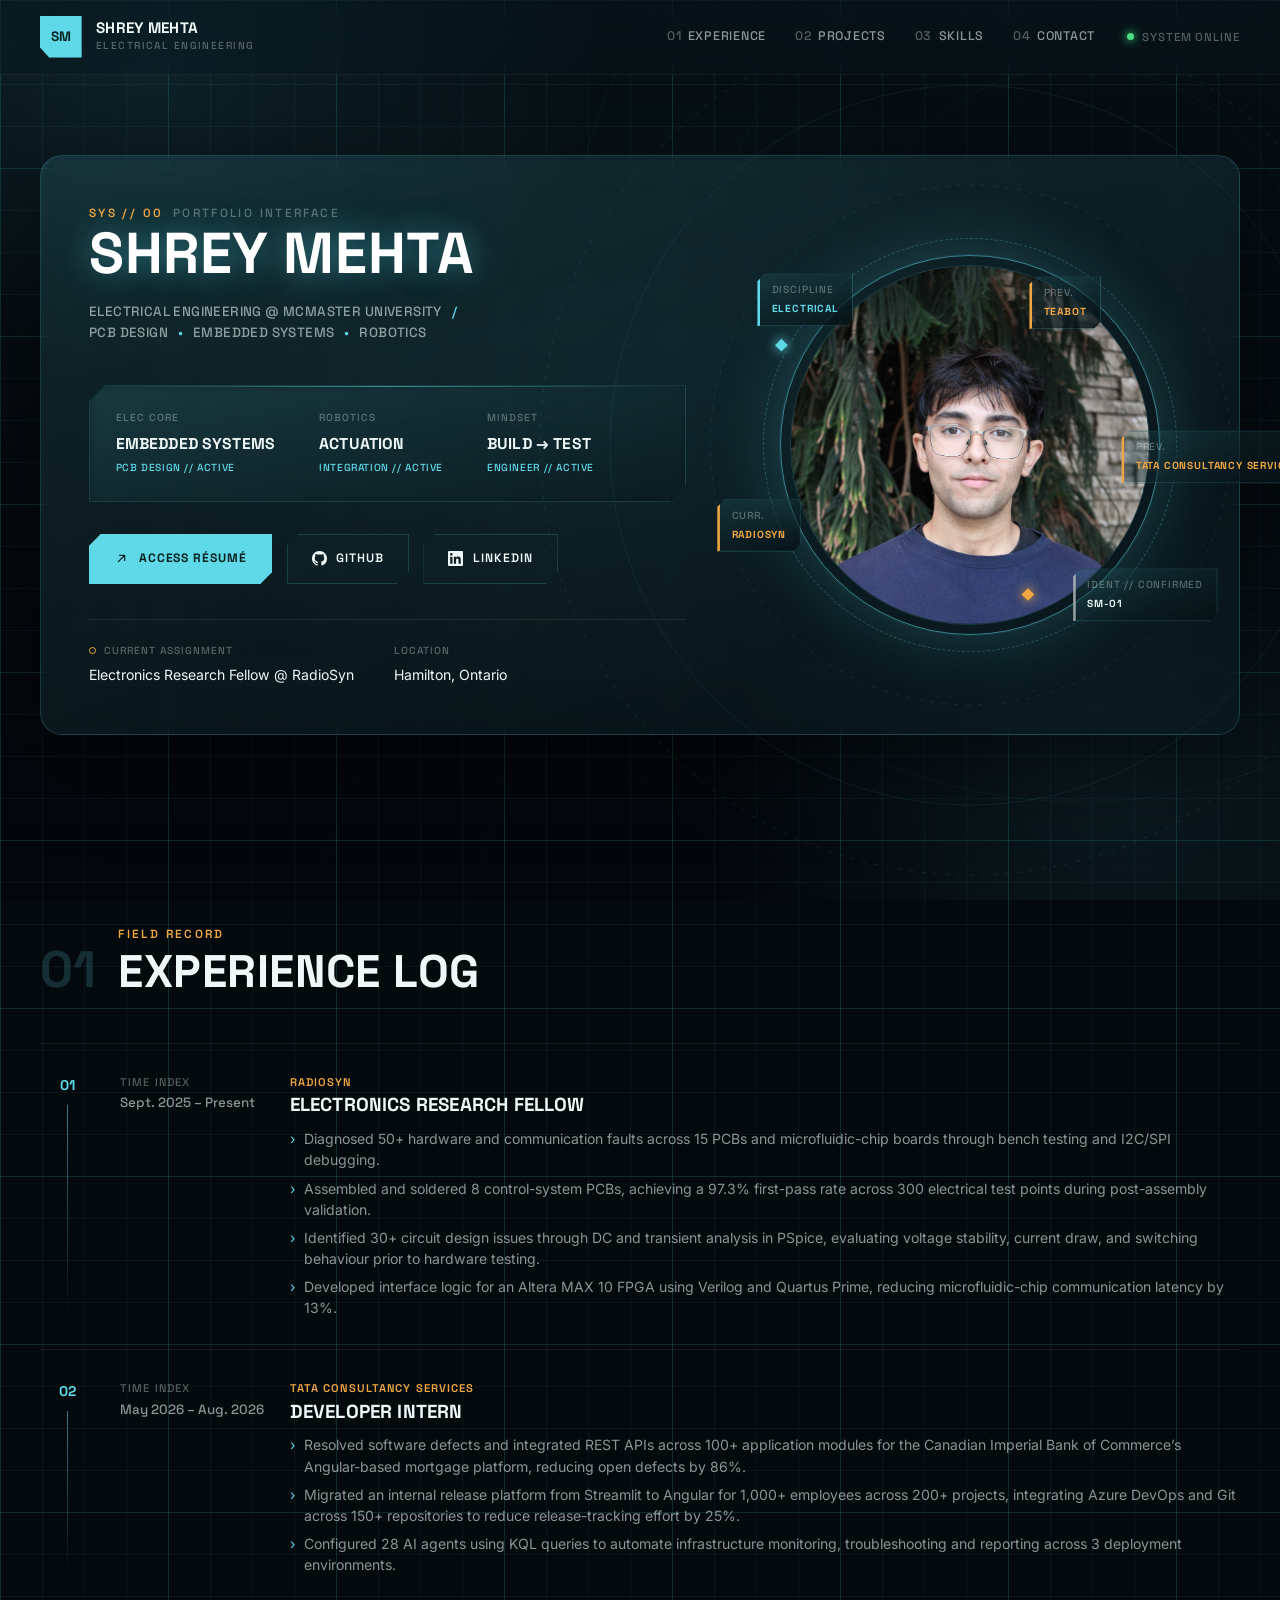
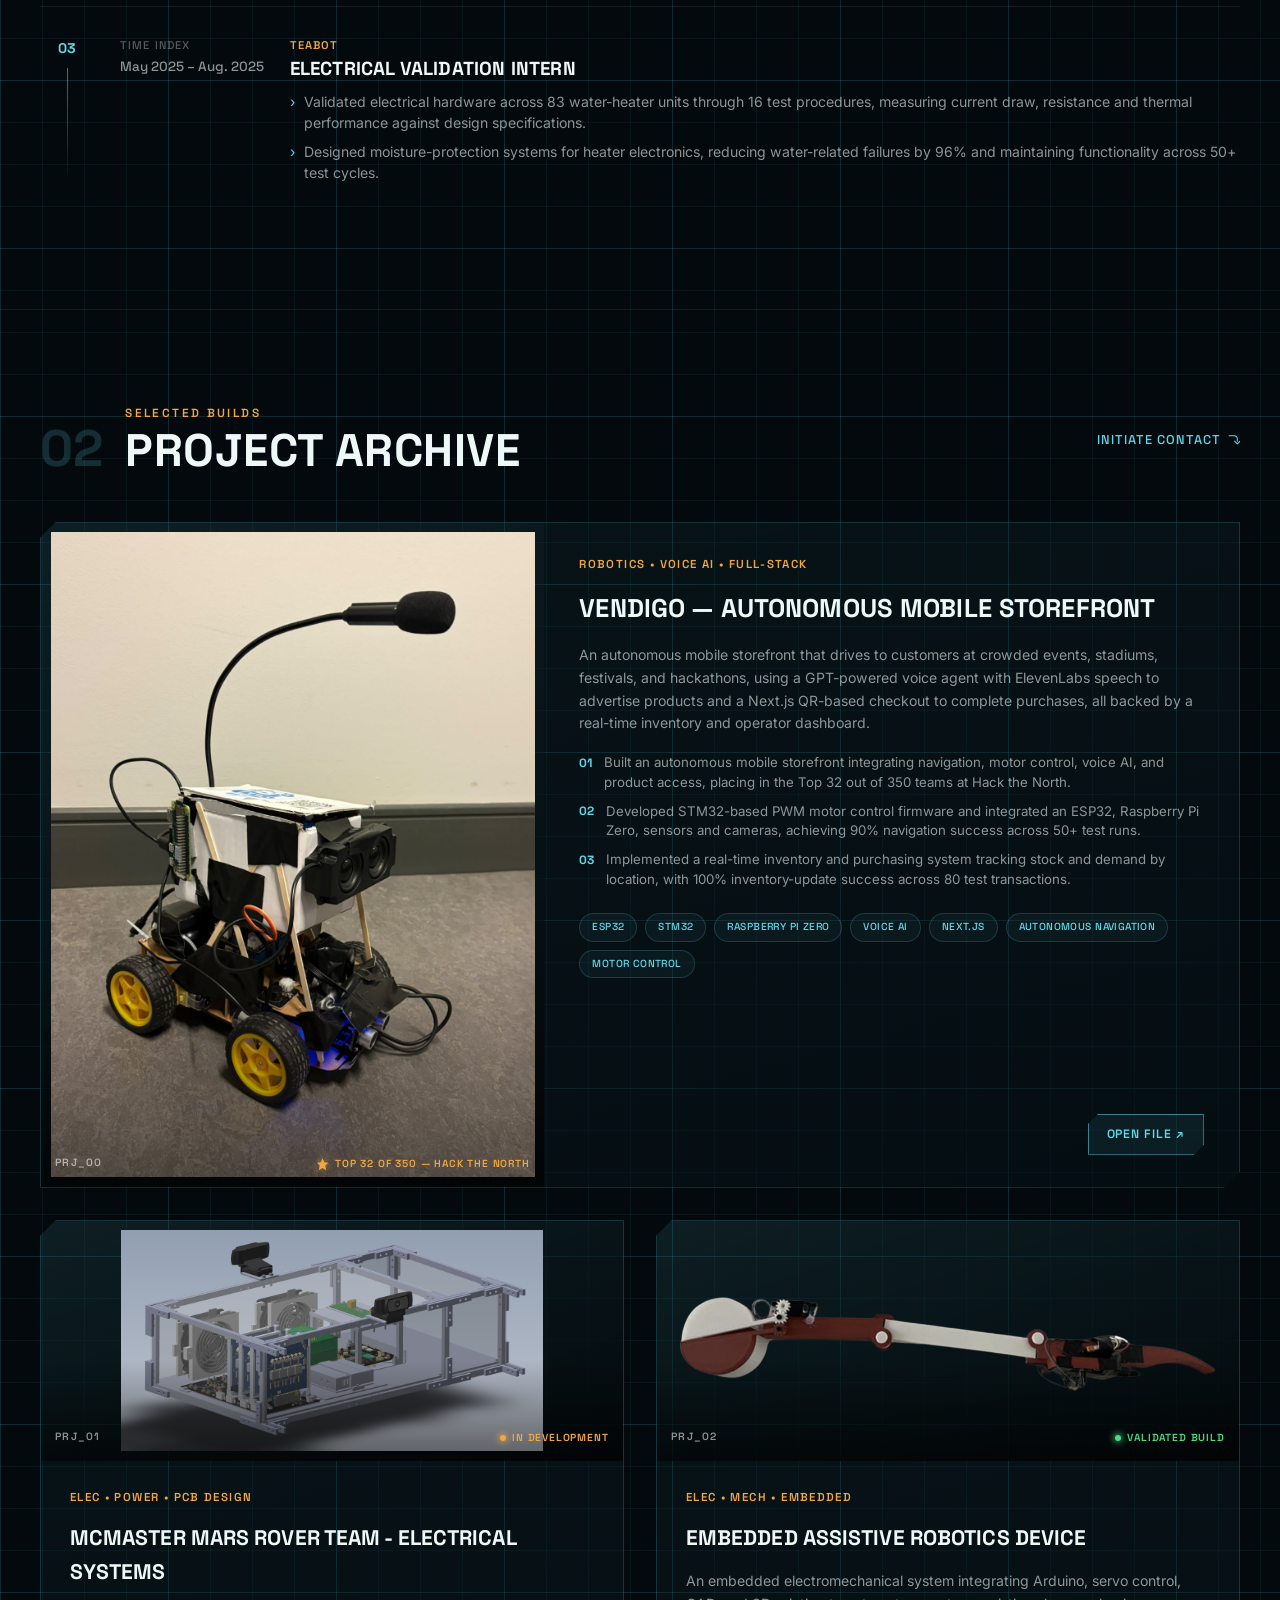
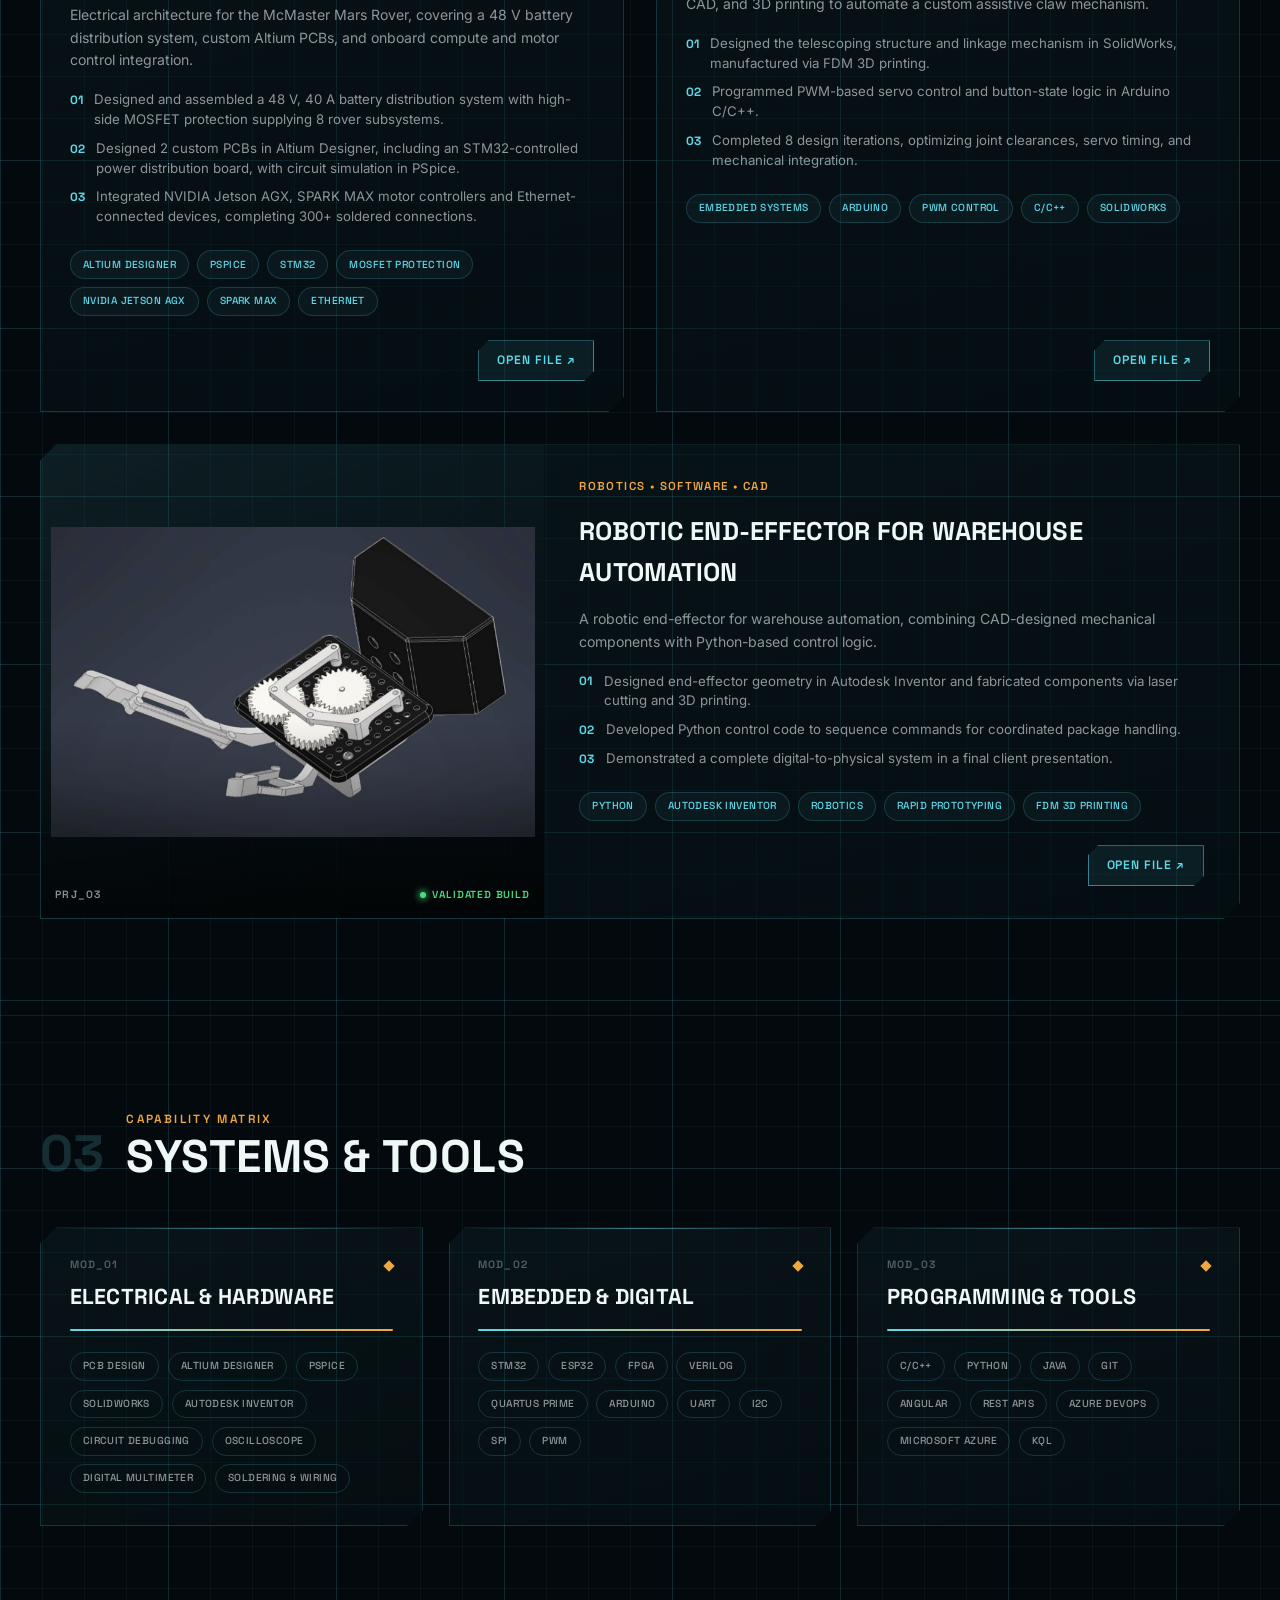
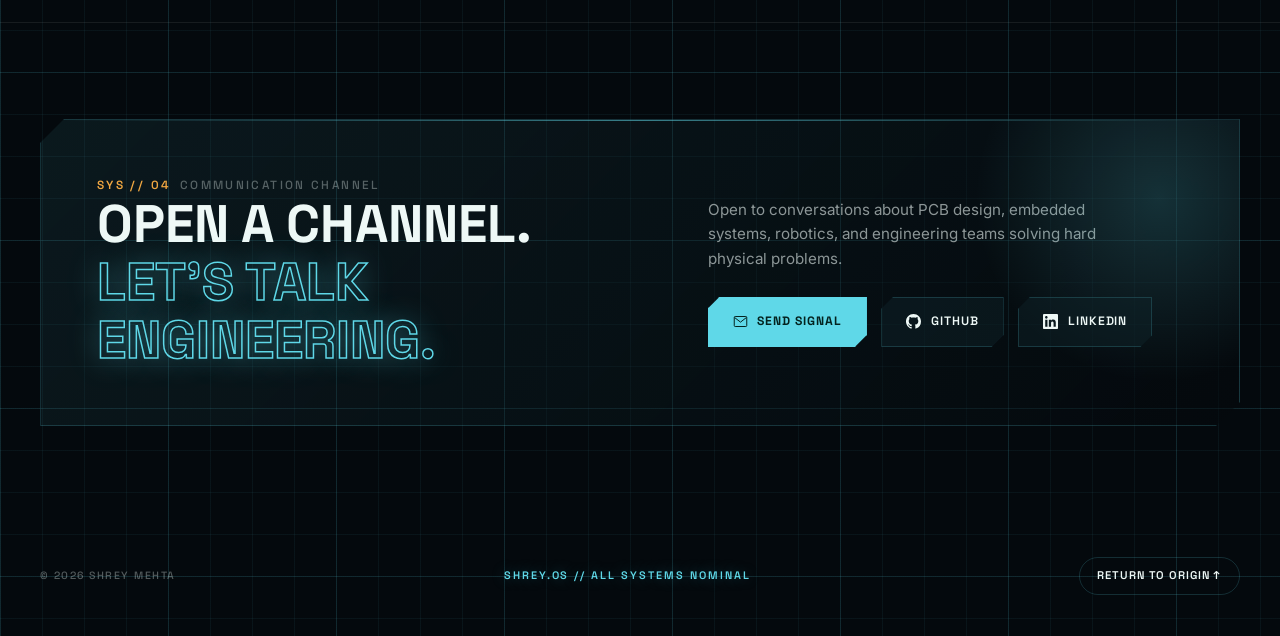
==== commit c639f89d: "Update index.html" ====
--- a/index.html
+++ b/index.html
@@ -324,7 +324,7 @@
 							<h3>Embedded Assistive Robotics Device</h3>
 							<p class="project-desc">An embedded electromechanical system integrating Arduino, servo control, CAD, and 3D printing to automate a custom assistive claw mechanism.</p>
 							<ul class="project-list">
-								<li><span class="n">01</span> Designed the telescoping structure and linkage mechanism in Autodesk Inventor, manufactured via FDM 3D printing.</li>
+								<li><span class="n">01</span> Designed the telescoping structure and linkage mechanism in SolidWorks, manufactured via FDM 3D printing.</li>
 								<li><span class="n">02</span> Programmed PWM-based servo control and button-state logic in Arduino C/C++.</li>
 								<li><span class="n">03</span> Completed 8 design iterations, optimizing joint clearances, servo timing, and mechanical integration.</li>
 							</ul>
@@ -333,7 +333,7 @@
 								<span class="chip">Arduino</span>
 								<span class="chip">PWM Control</span>
 								<span class="chip">C/C++</span>
-								<span class="chip">Inventor Professional</span>
+								<span class="chip">SolidWorks</span>
 							</div>
 							<div class="card-footer">
 								<a class="open-file" href="#project-one-detail" data-detail="project-one-detail">Open File ↗</a>
@@ -389,7 +389,7 @@
 							<span class="chip">Arduino</span>
 							<span class="chip">PWM Control</span>
 							<span class="chip">C/C++</span>
-							<span class="chip">Inventor Professional</span>
+							<span class="chip">SolidWorks</span>
 						</div>
 
 						<div class="detail-media"><img src="images/Poop Scooper.png" alt="Final prototype"></div>
@@ -742,6 +742,8 @@
 						<span class="chip">PCB Design</span>
 						<span class="chip">Altium Designer</span>
 						<span class="chip">PSpice</span>
+						<span class="chip">SolidWorks</span>
+						<span class="chip">Autodesk Inventor</span>
 						<span class="chip">Circuit Debugging</span>
 						<span class="chip">Oscilloscope</span>
 						<span class="chip">Digital Multimeter</span>
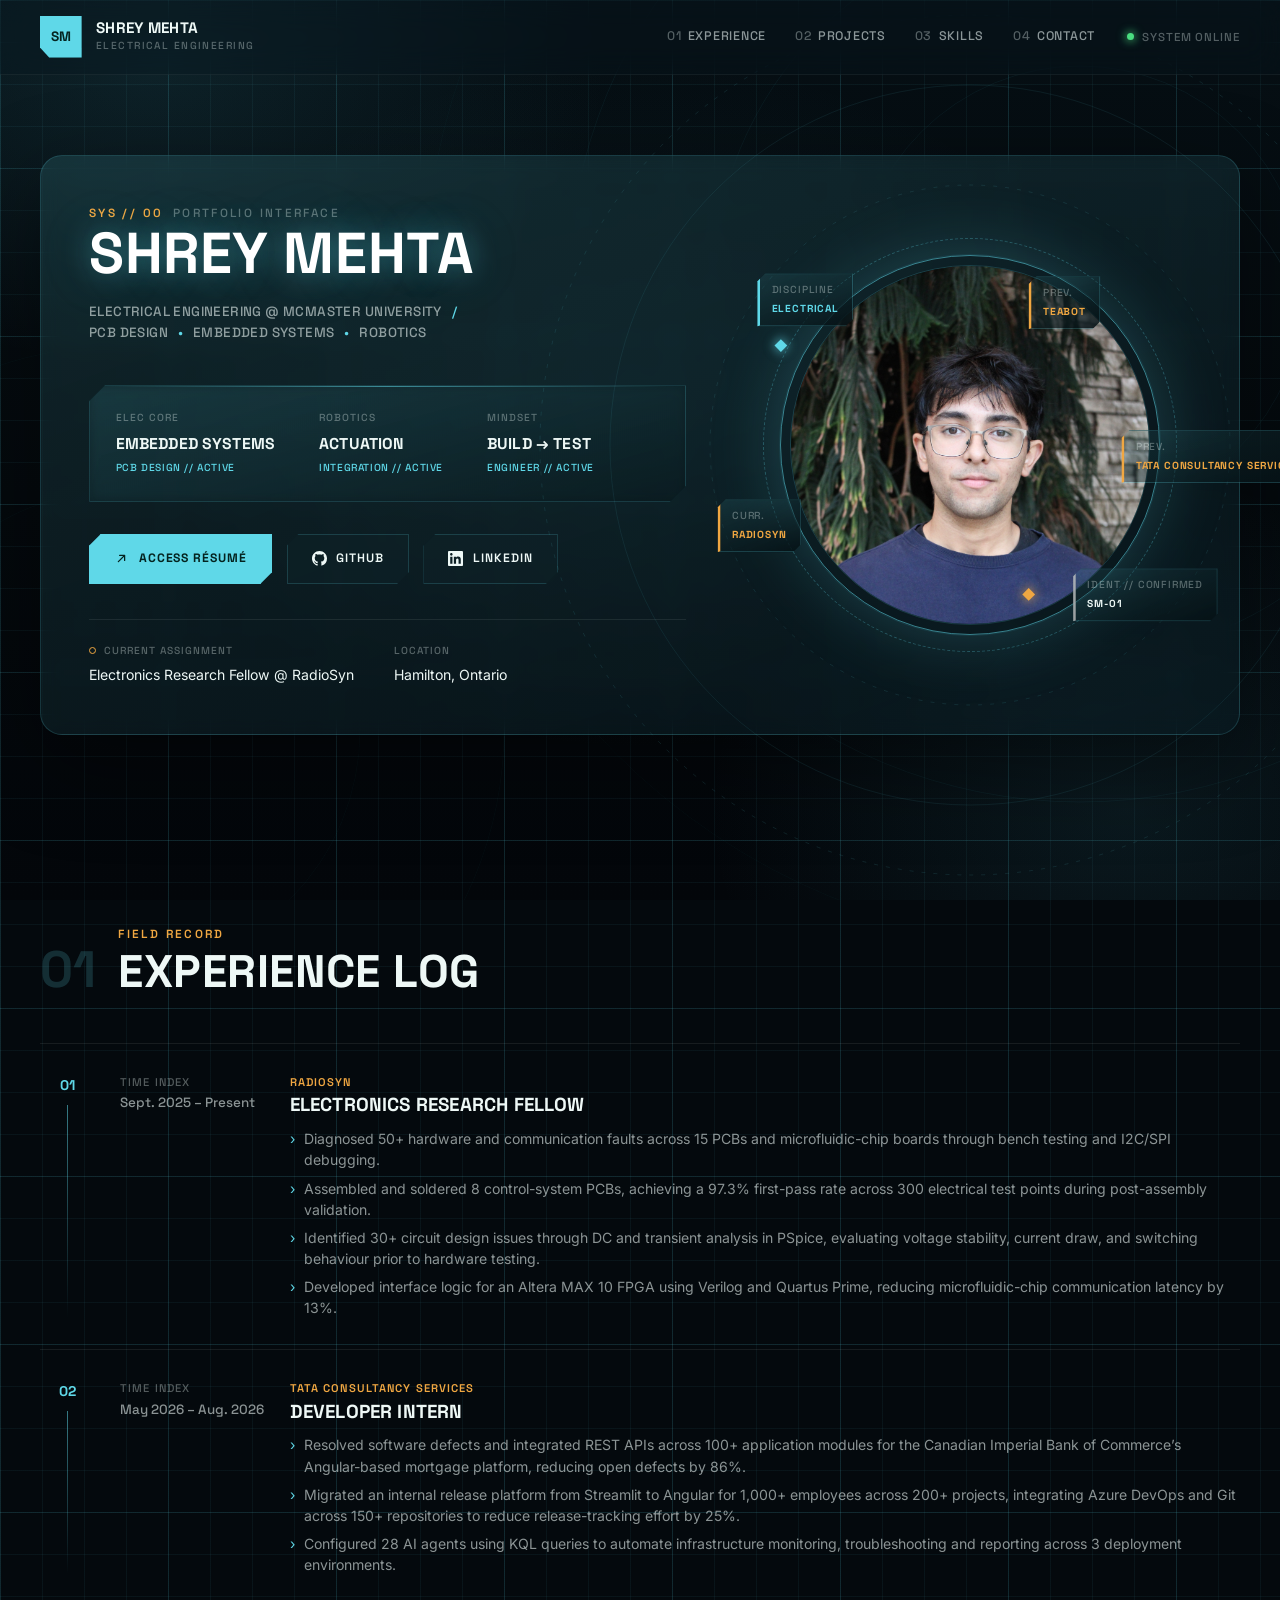
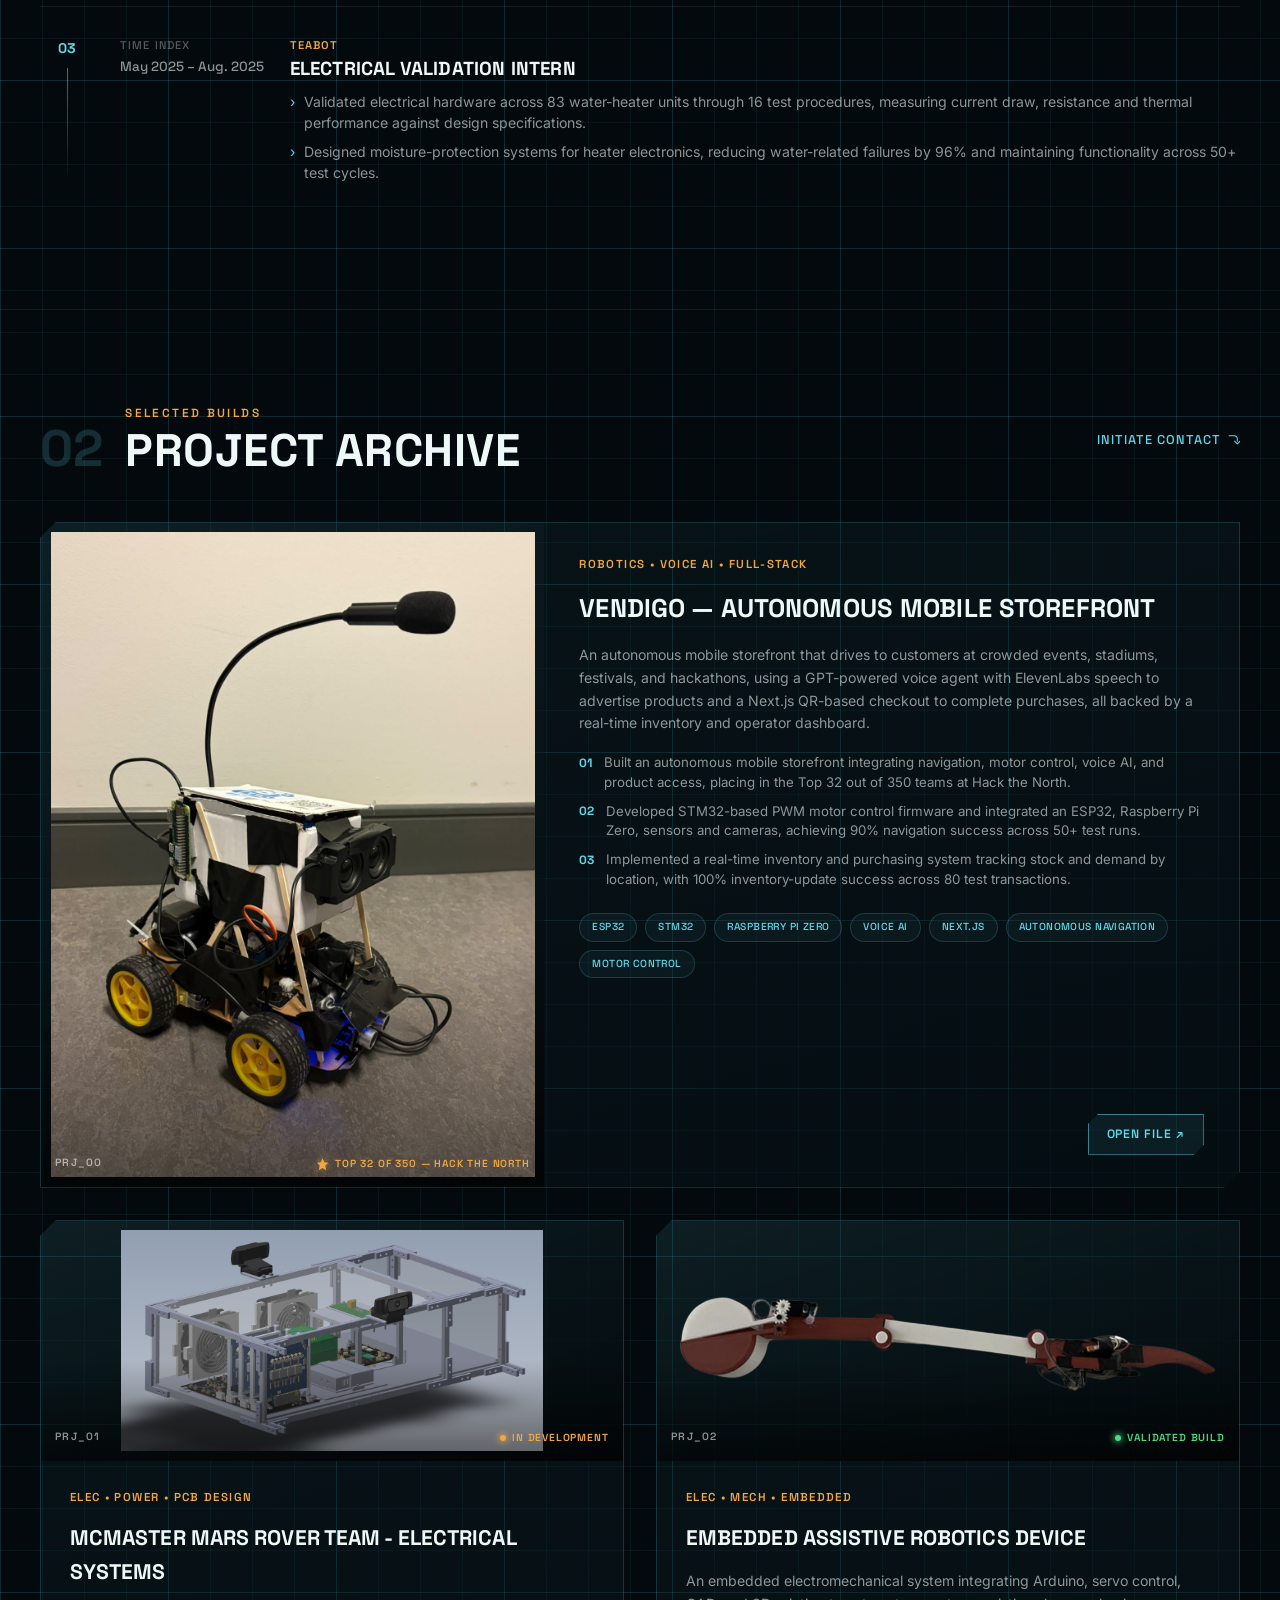
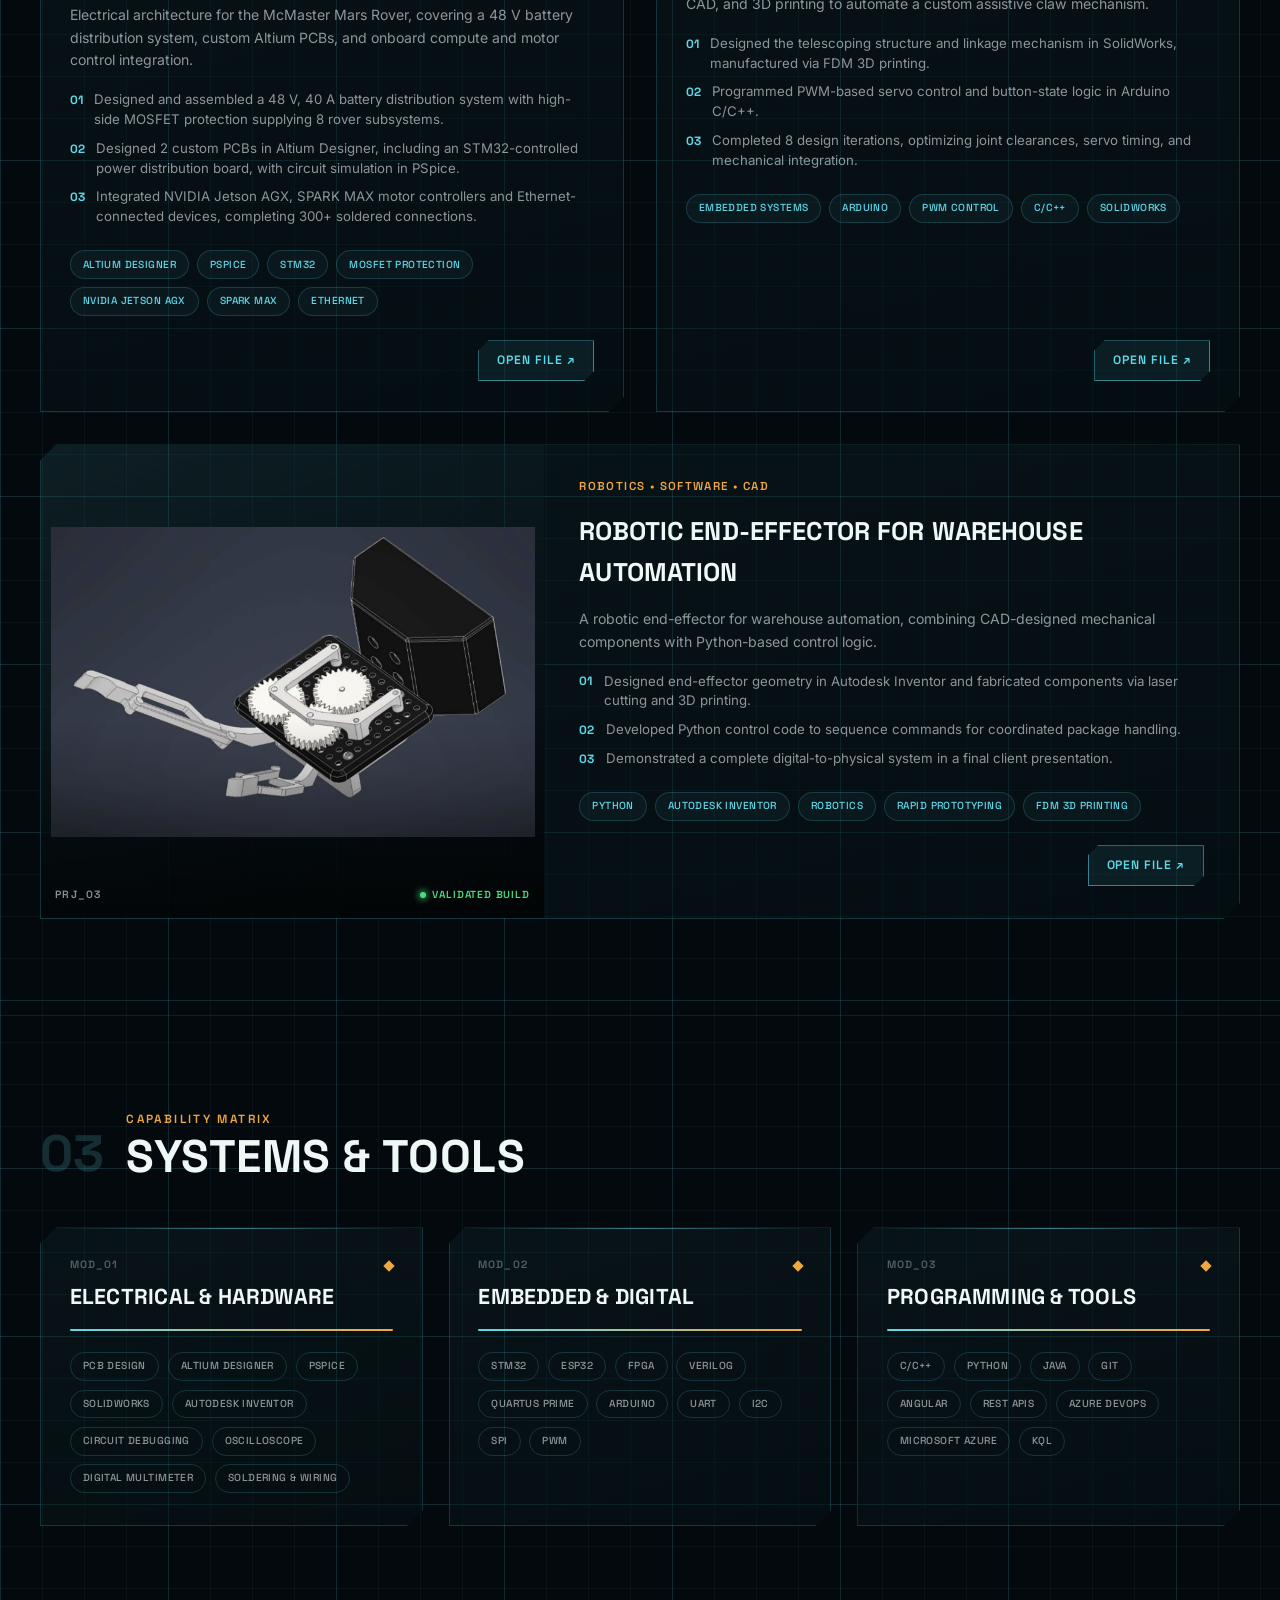
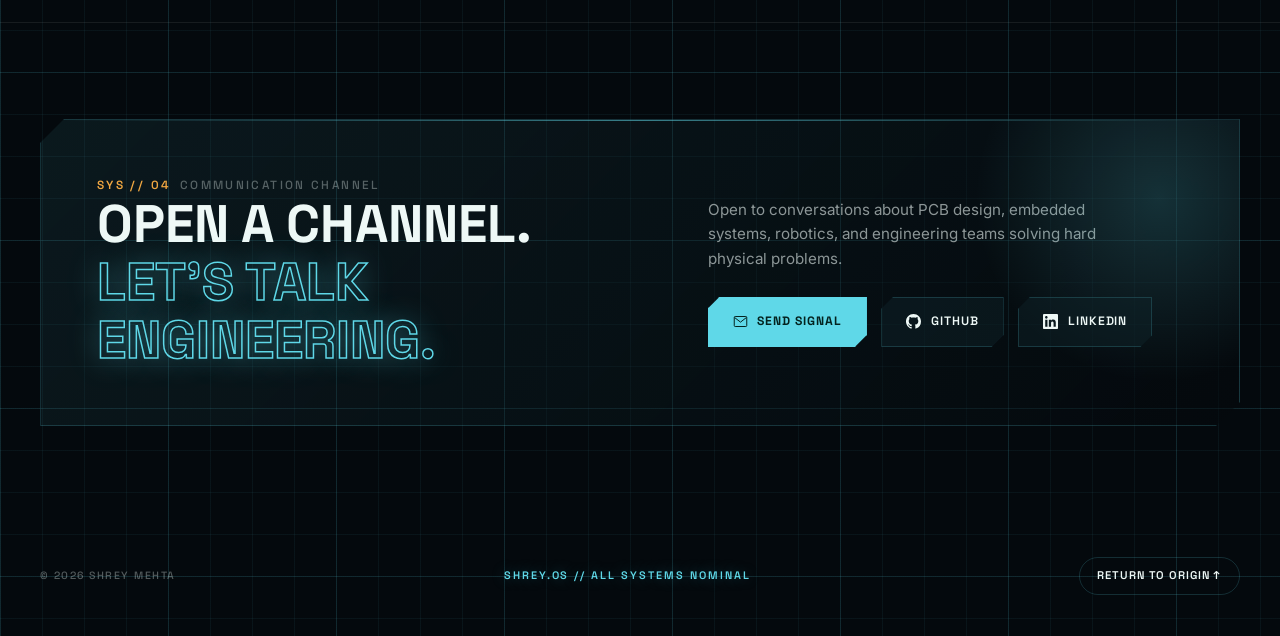
==== commit 8b941663: "Update index.html" ====
--- a/index.html
+++ b/index.html
@@ -473,7 +473,7 @@
 						</div>
 
 						<p class="detail-subhead">About the Project</p>
-						<p class="detail-desc">The McMaster Mars Rover Team builds a Mars rover for competition. I joined as an Electrical Team Member in October 2025. My job is to design, build, and wire the rover's electrical system: everything that gets power to the rover's parts and lets them work together.</p>
+						<p class="detail-desc">The McMaster Mars Rover Team builds a Mars rover for competition. My job is to design, build, and wire the rover's electrical system: everything that gets power to the rover's parts and lets them work together.</p>
 
 						<p class="detail-subhead">Why It Matters</p>
 						<p class="detail-desc">A rover can only do its job if its electronics work every time. Every motor, camera, and computer on board needs the right amount of power, delivered safely, and a reliable way to send information. If the electrical system fails, the rover stops, no matter how good the rest of it is.</p>
@@ -525,7 +525,7 @@
 						</ul>
 
 						<p class="detail-subhead">Where It Stands</p>
-						<p class="detail-desc">This is ongoing work. I joined in October 2025 and continue to design, build, and wire the rover's electrical system with the team.</p>
+						<p class="detail-desc">This is ongoing work. I continue to design, build, and wire the rover's electrical system with the team.</p>
 
 						<div class="detail-actions">
 							<a class="btn back-to-overview" href="#projects">← Back to Archive</a>
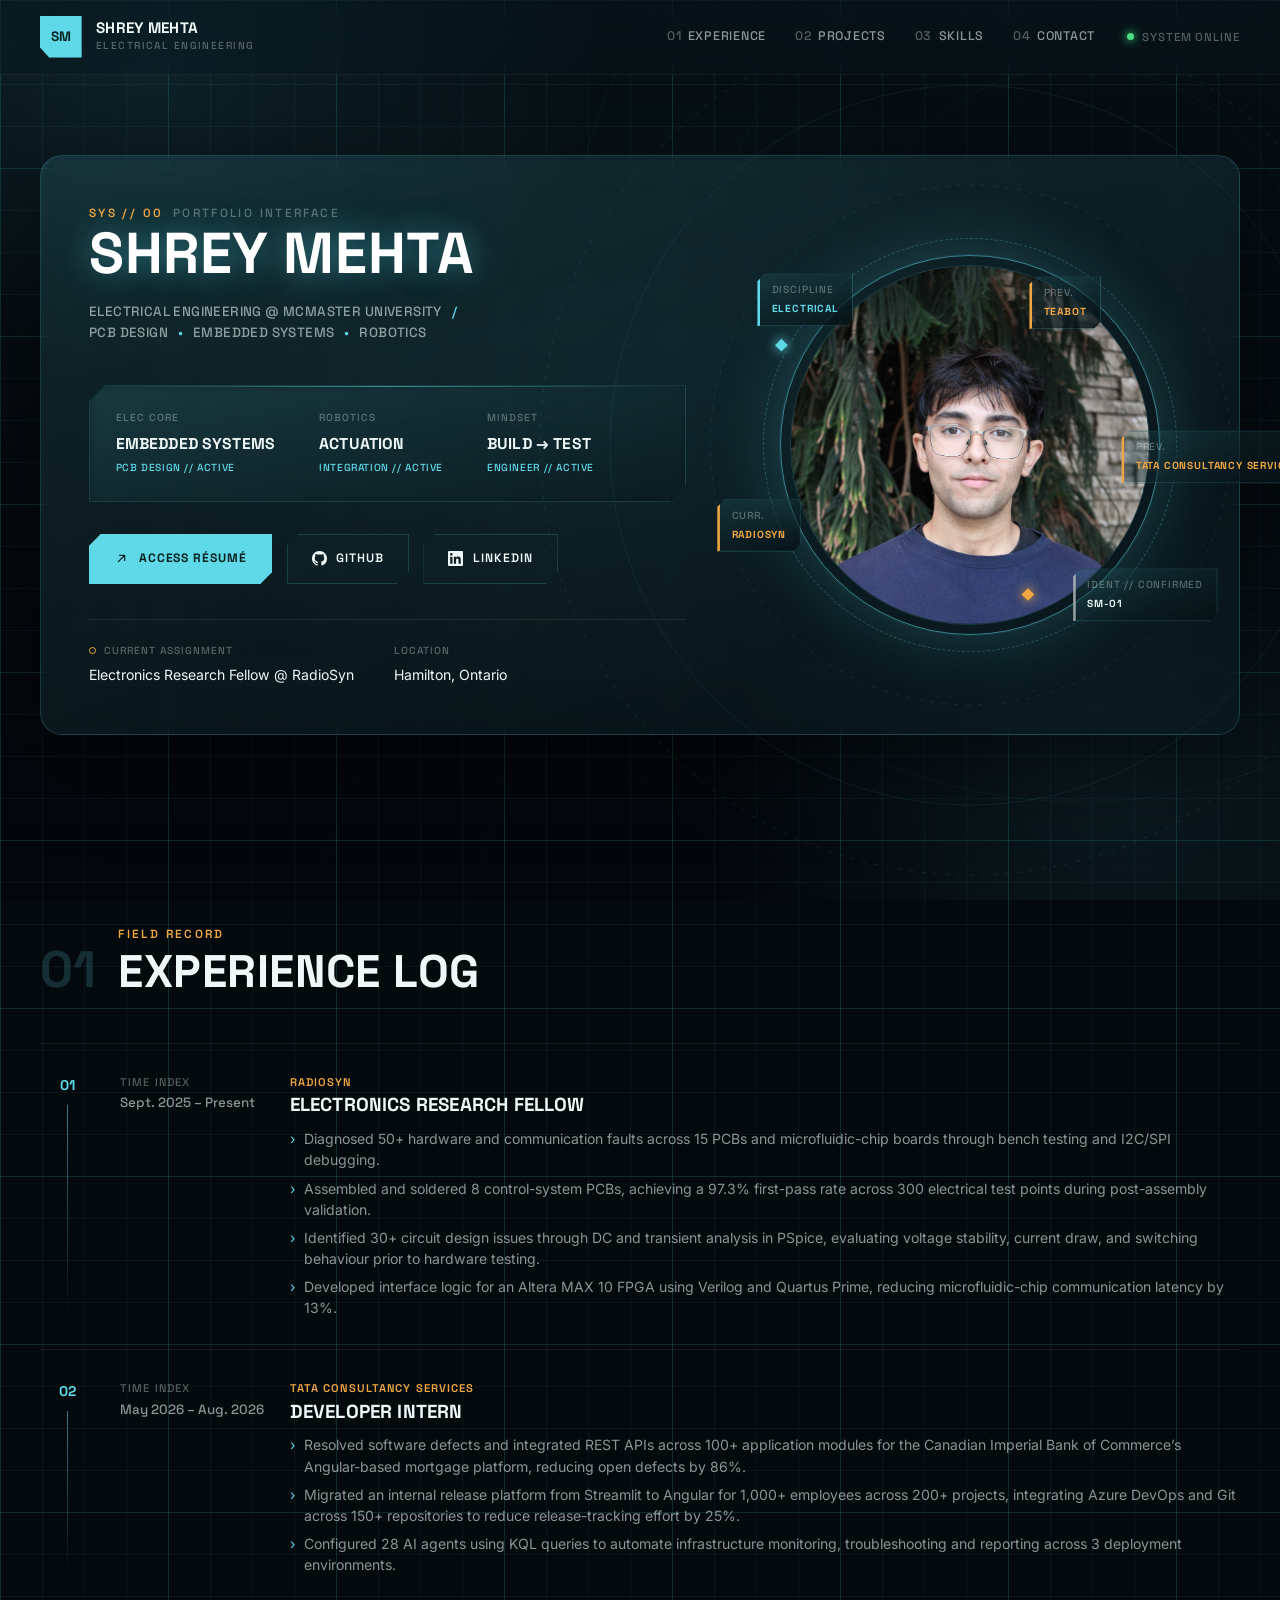
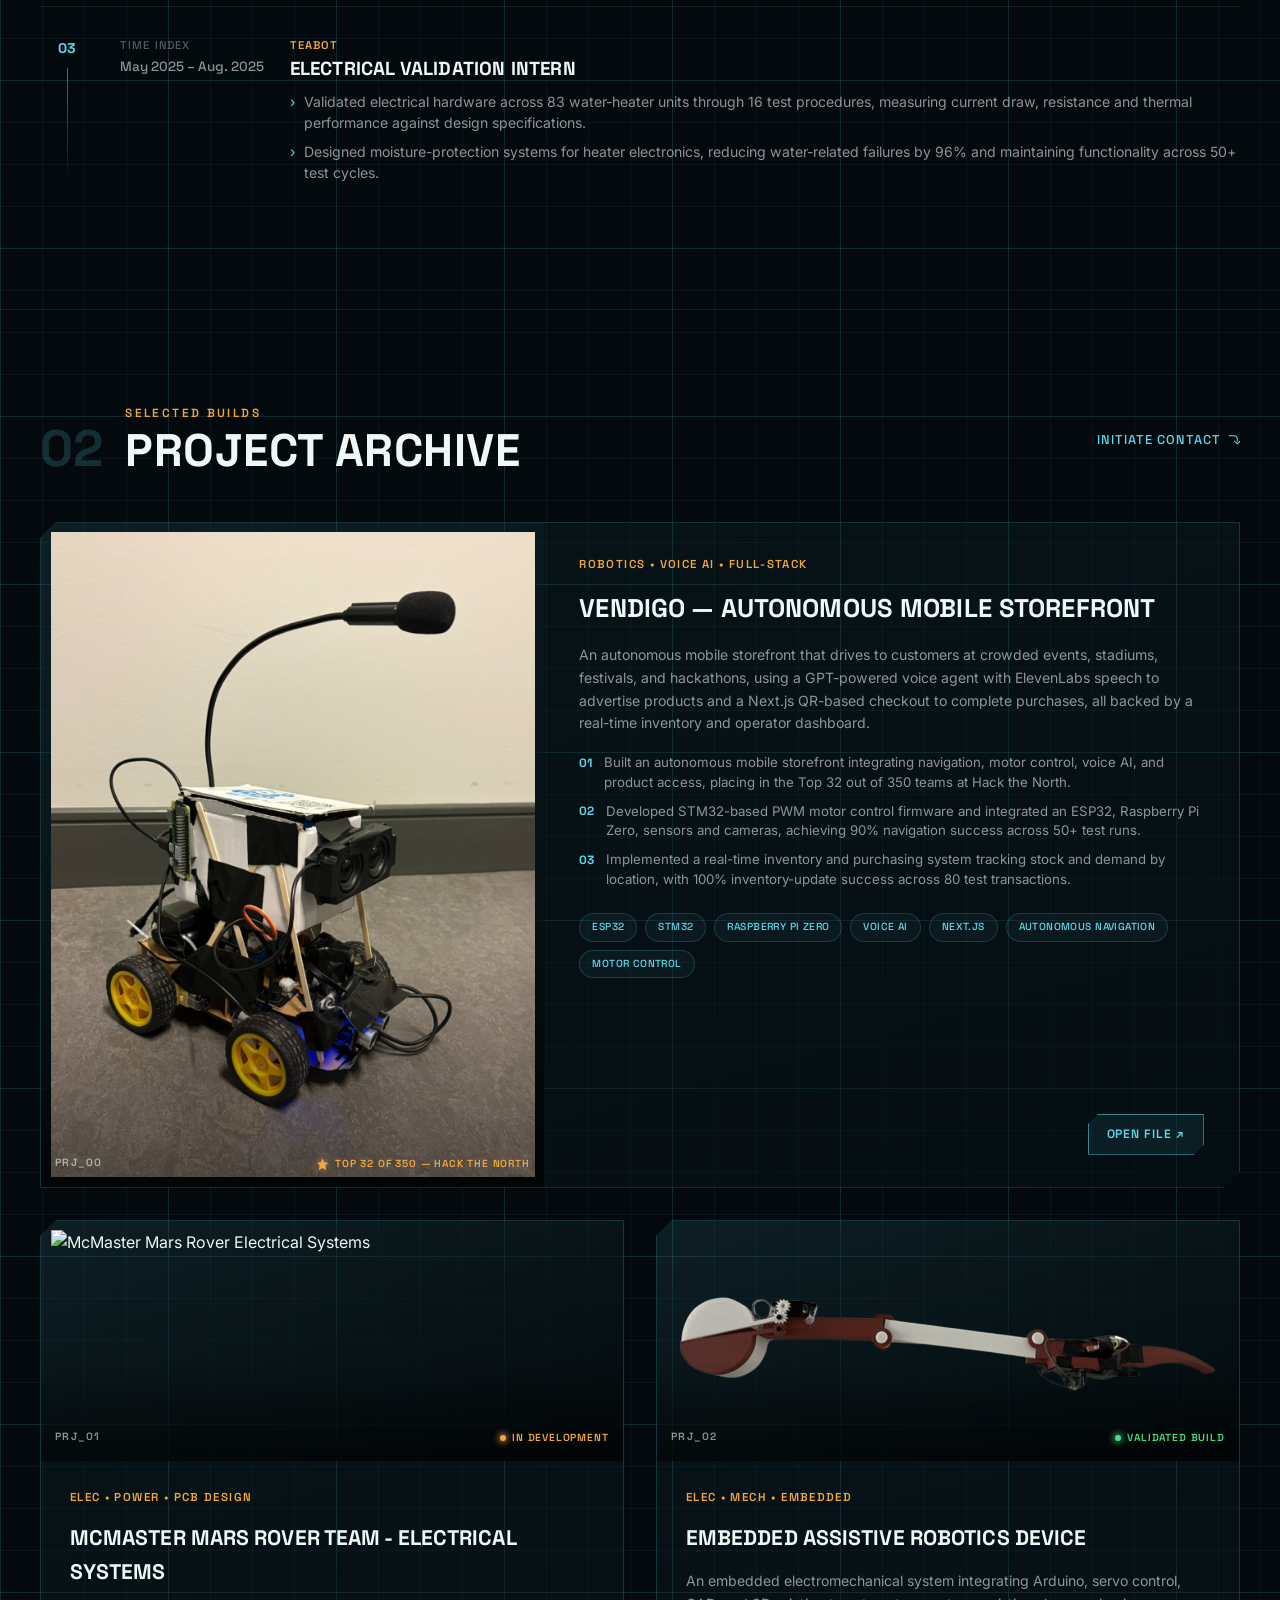
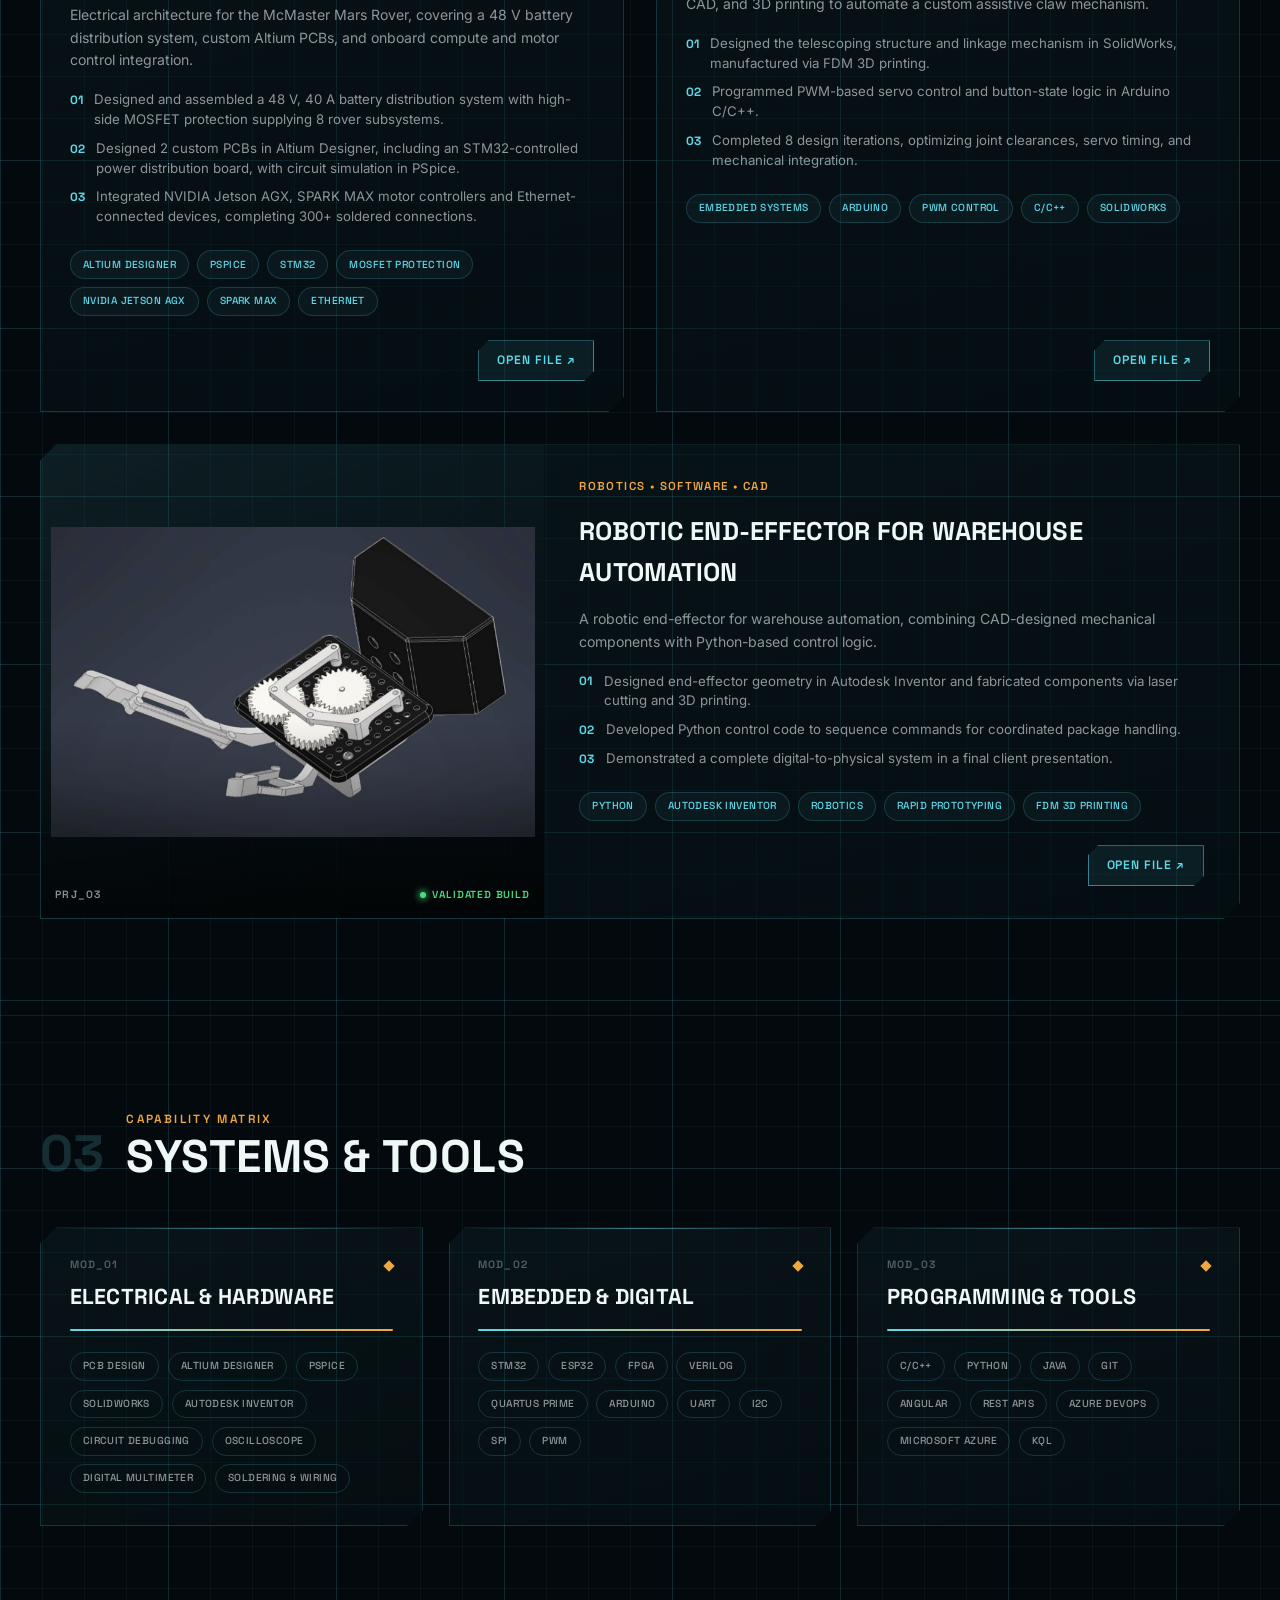
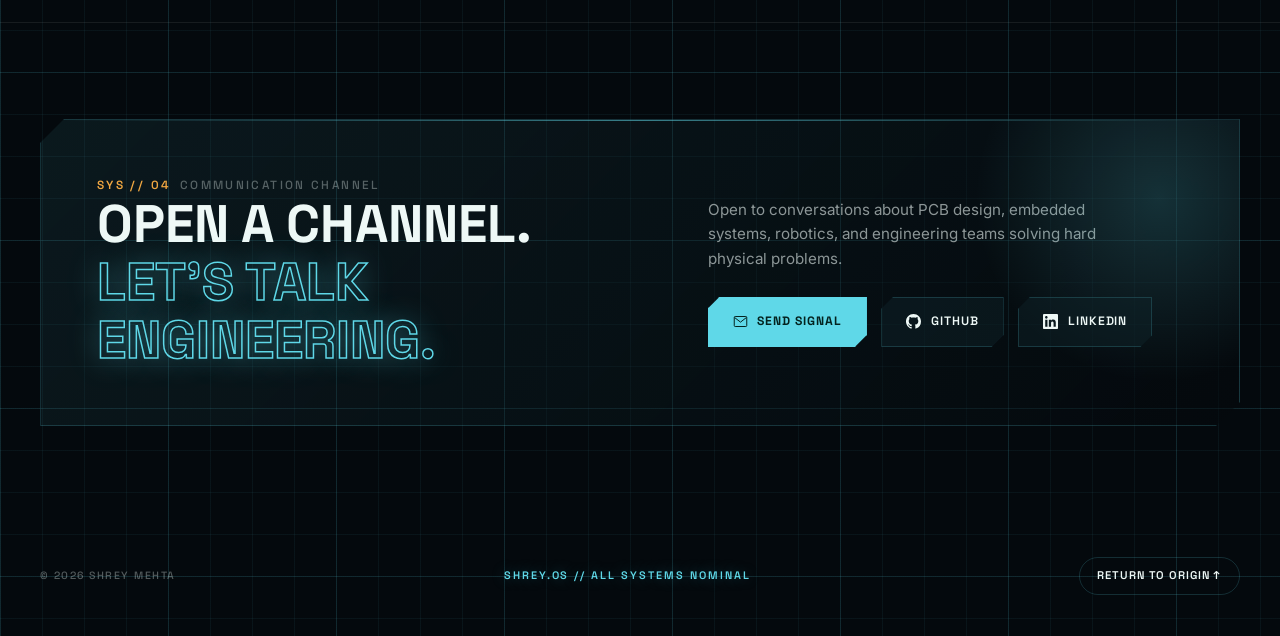
==== commit 0794f6e2: "Update index.html" ====
--- a/index.html
+++ b/index.html
@@ -284,7 +284,7 @@
 					<!-- Project 1 -->
 					<div class="project-card">
 						<div class="thumb">
-							<img src="images/elec box image.png" alt="McMaster Mars Rover Electrical Systems" />
+							<img src="images/rover.png" alt="McMaster Mars Rover Electrical Systems" />
 							<span class="thumb-tag">PRJ_01</span>
 							<span class="thumb-status pending"><span class="dot"></span> In Development</span>
 						</div>
@@ -482,39 +482,55 @@
 						<p class="detail-desc">The rover runs on a battery, so I designed and assembled a battery distribution system: the part that takes power from the battery and sends it to the rest of the rover. It is built for 48 volts and 40 amps (about 1.9 kilowatts of power) and supplies 8 different rover subsystems.</p>
 						<p class="detail-desc">It also includes a protection switch, called a high-side MOSFET, between the battery and the rest of the rover. This lets power be controlled and keeps the electronics protected.</p>
 
+						<div class="detail-media"><img src="images/battery.jpg" alt="battery" data-caption="Image of Battery Box"></div>
+							
 						<p class="detail-subhead">The Custom Circuit Boards</p>
 						<p class="detail-desc">I designed 2 custom circuit boards (PCBs) in Altium Designer. That meant drawing the circuit diagram, laying out the connections on the board, and testing the circuit in a simulator called PSpice before building anything, so mistakes are caught on the computer instead of on the real hardware.</p>
-						<p class="detail-desc">One of the boards is the rover's power distribution board. It is controlled by a small programmable chip (an STM32 microcontroller).</p>
+						<p class="detail-desc">One of the boards is the rover's Batman board (for the battery). It is controlled by a small programmable chip (an STM32 microcontroller).</p>
+
+						<div class="iteration-slider">
+							<div class="slider-track">
+								<img src="images/batman_1.png" alt="PCB" class="slider-img active" data-caption="Printed circuit board (PCB) called Batman that connects to the battery to monitor it, regulate power, and provide safety.">
+								<img src="images/batman_2.png" alt="pcb_2" class="slider-img" data-caption="Printed circuit board (PCB) called Batman that connects to the battery to monitor it, regulate power, and provide safety.">
+								<img src="images/pcb_1.png" alt="pcb_3" class="slider-img" data-caption="Printed circuit board (PCB) called PCB_B that is used to interface rover electronics with the power distribution system.">
+								<img src="images/pcb_2.png" alt="pcb_4" class="slider-img" data-caption="Printed circuit board (PCB) called PCB_B that is used to interface rover electronics with the power distribution system.">
+							</div>
+							<div class="slider-controls">
+								<button type="button" class="slider-btn">‹ Back</button>
+								<span class="slider-counter">1 / 4</span>
+								<button type="button" class="slider-btn">Next ›</button>
+							</div>
+							<p class="slider-caption"></p>
+							<p class="detail-caption">Customs PCB's Developed for the Rover.</p>
+						</div>
 
 						<p class="detail-subhead">Computer, Motors, and Wiring</p>
-						<p class="detail-desc">A rover needs a brain and muscles. I integrated the NVIDIA Jetson AGX, the rover's onboard computer, with the SPARK MAX motor controllers, which control how the motors run, and with devices that connect over Ethernet, a wired network connection.</p>
+						<p class="detail-desc">A rover needs a brain and muscles. I integrated the NVIDIA Jetson AGX, the rover's onboard computer, with the SPARK MAX motor controllers, which control how the DC motors run, and with devices that connect over Ethernet, a wired network connection.</p>
 						<p class="detail-desc">Across all of this I completed more than 300 soldered connections, joining wires and components by hand so the whole system works together.</p>
+
+						<div class="iteration-slider">
+							<div class="slider-track">
+								<img src="images/jetson agx.png" alt="NVIDIA Jetson AGX" class="slider-img" data-caption="NVIDIA Jetson AGX computing module used for onboard rover processing.">
+								<img src="images/sparkmax.png" alt="sparkmax" class="slider-img" data-caption="SPARK MAX motor controllers used to operate DC motors.">
+								<img src="images/ethernet.png" alt="Ethernet interface" class="slider-img" data-caption="Ethernet interface used for communication between rover subsystems.">
+							</div>
+							<div class="slider-controls">
+								<button type="button" class="slider-btn">‹ Back</button>
+								<span class="slider-counter">1 / 3</span>
+								<button type="button" class="slider-btn">Next ›</button>
+							</div>
+							<p class="slider-caption"></p>
+							<p class="detail-caption">Components integrated together to make sure the rover operates efficiently.</p>
+						</div>
 
 						<p class="detail-subhead">How It All Connects</p>
 						<p class="detail-desc">Put simply, power flows from the battery, through protection and power distribution hardware, and out to the rover's 8 subsystems. At the same time, the Jetson computer, the motor controllers, and the Ethernet-connected devices are wired in so they can work together.</p>
-
-						<div class="iteration-slider">
-							<div class="slider-track">
-								<img src="images/pcb.png" alt="PCB" class="slider-img active" data-caption="Printed circuit board (PCB) used within the rover's electrical system.">
-								<img src="images/viper.png" alt="Viper module" class="slider-img" data-caption="Viper module used as part of the rover's onboard electrical and computing systems.">
-								<img src="images/jetson agx.png" alt="NVIDIA Jetson AGX" class="slider-img" data-caption="NVIDIA Jetson AGX computing module used for onboard rover processing.">
-								<img src="images/ethernet.png" alt="Ethernet interface" class="slider-img" data-caption="Ethernet interface used for communication between rover subsystems.">
-								<img src="images/cooling fans.png" alt="Cooling fans" class="slider-img" data-caption="Cooling fans used for thermal management of the rover's electronics.">
-								<img src="images/LED.png" alt="LED hardware" class="slider-img" data-caption="LED hardware used as part of the rover's electrical system.">
-								<img src="images/camera.png" alt="Rover camera" class="slider-img" data-caption="Onboard camera used for rover perception and visual sensing.">
-							</div>
-							<div class="slider-controls">
-								<button type="button" class="slider-btn">‹ Back</button>
-								<span class="slider-counter">1 / 7</span>
-								<button type="button" class="slider-btn">Next ›</button>
-							</div>
-							<p class="slider-caption"></p>
-							<p class="detail-caption">Selected components from the rover's electrical system.</p>
-						</div>
 
 						<p class="detail-subhead">Making It All Fit</p>
 						<p class="detail-desc">An electrical system has to work inside a real rover, not just on a desk. That means routing cables neatly, keeping parts easy to reach for repairs, and fitting everything into the limited space of the chassis.</p>
 						<p class="detail-desc">I work with the electrical, software, and other teams so every part connects properly and can be built, tested, and used on the rover.</p>
+
+						<div class="detail-media"><img src="images/integration.jpg" alt="battery" data-caption="Rover Electronics Integrated Onto Bottom Chassis Frame"></div>
 
 						<p class="detail-subhead">At a Glance</p>
 						<ul class="project-list">
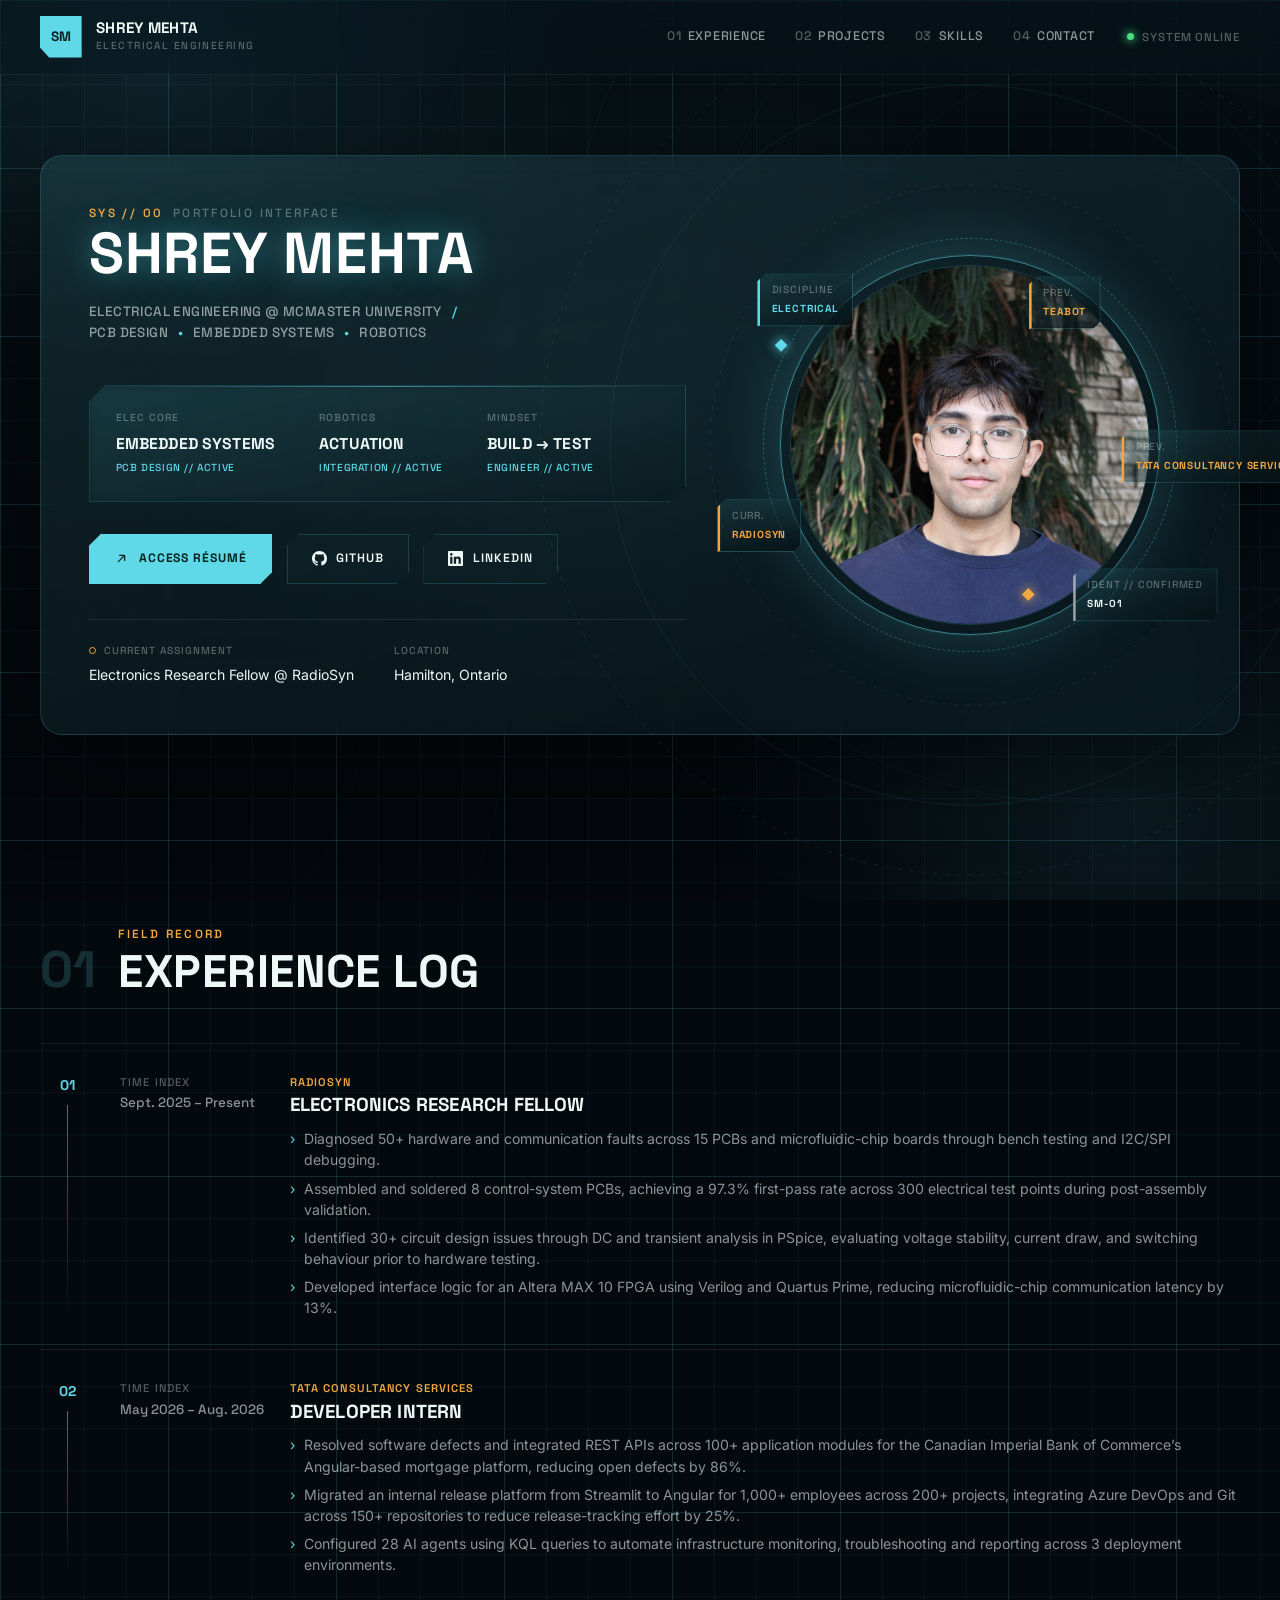
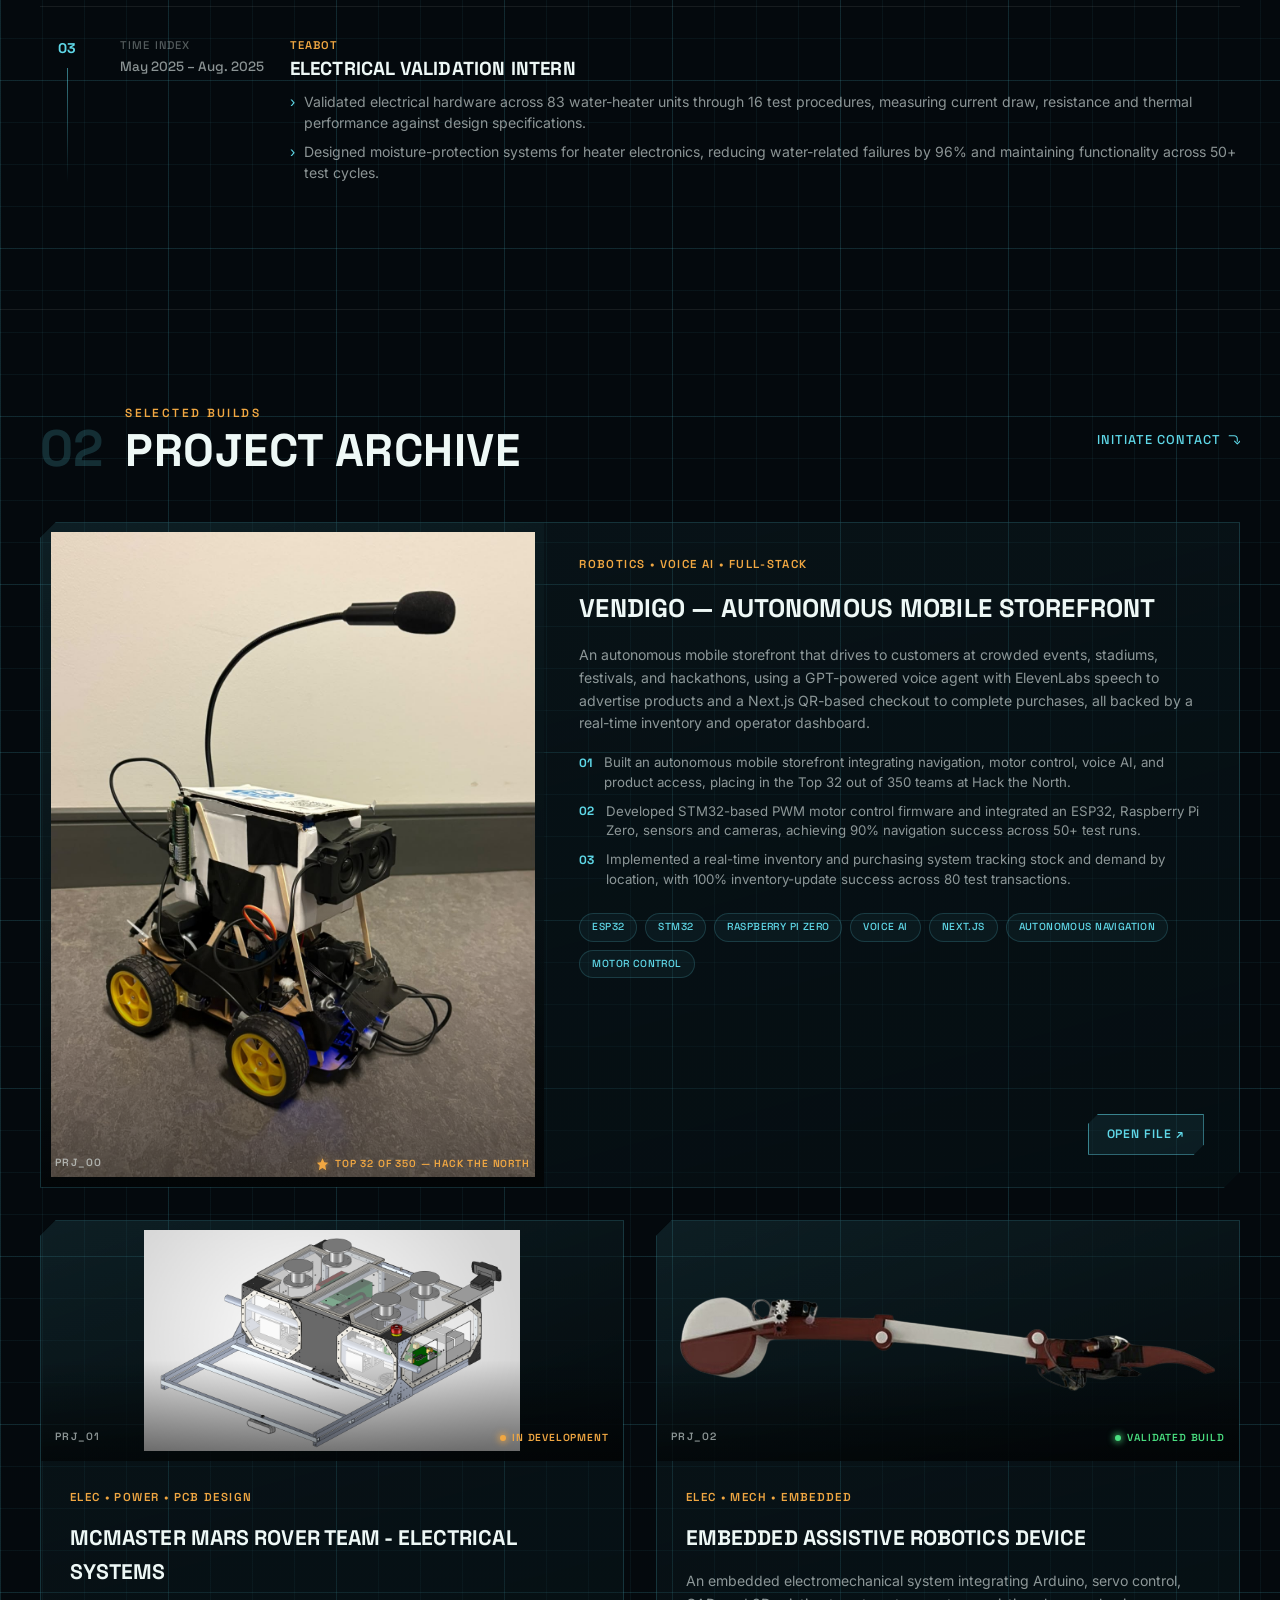
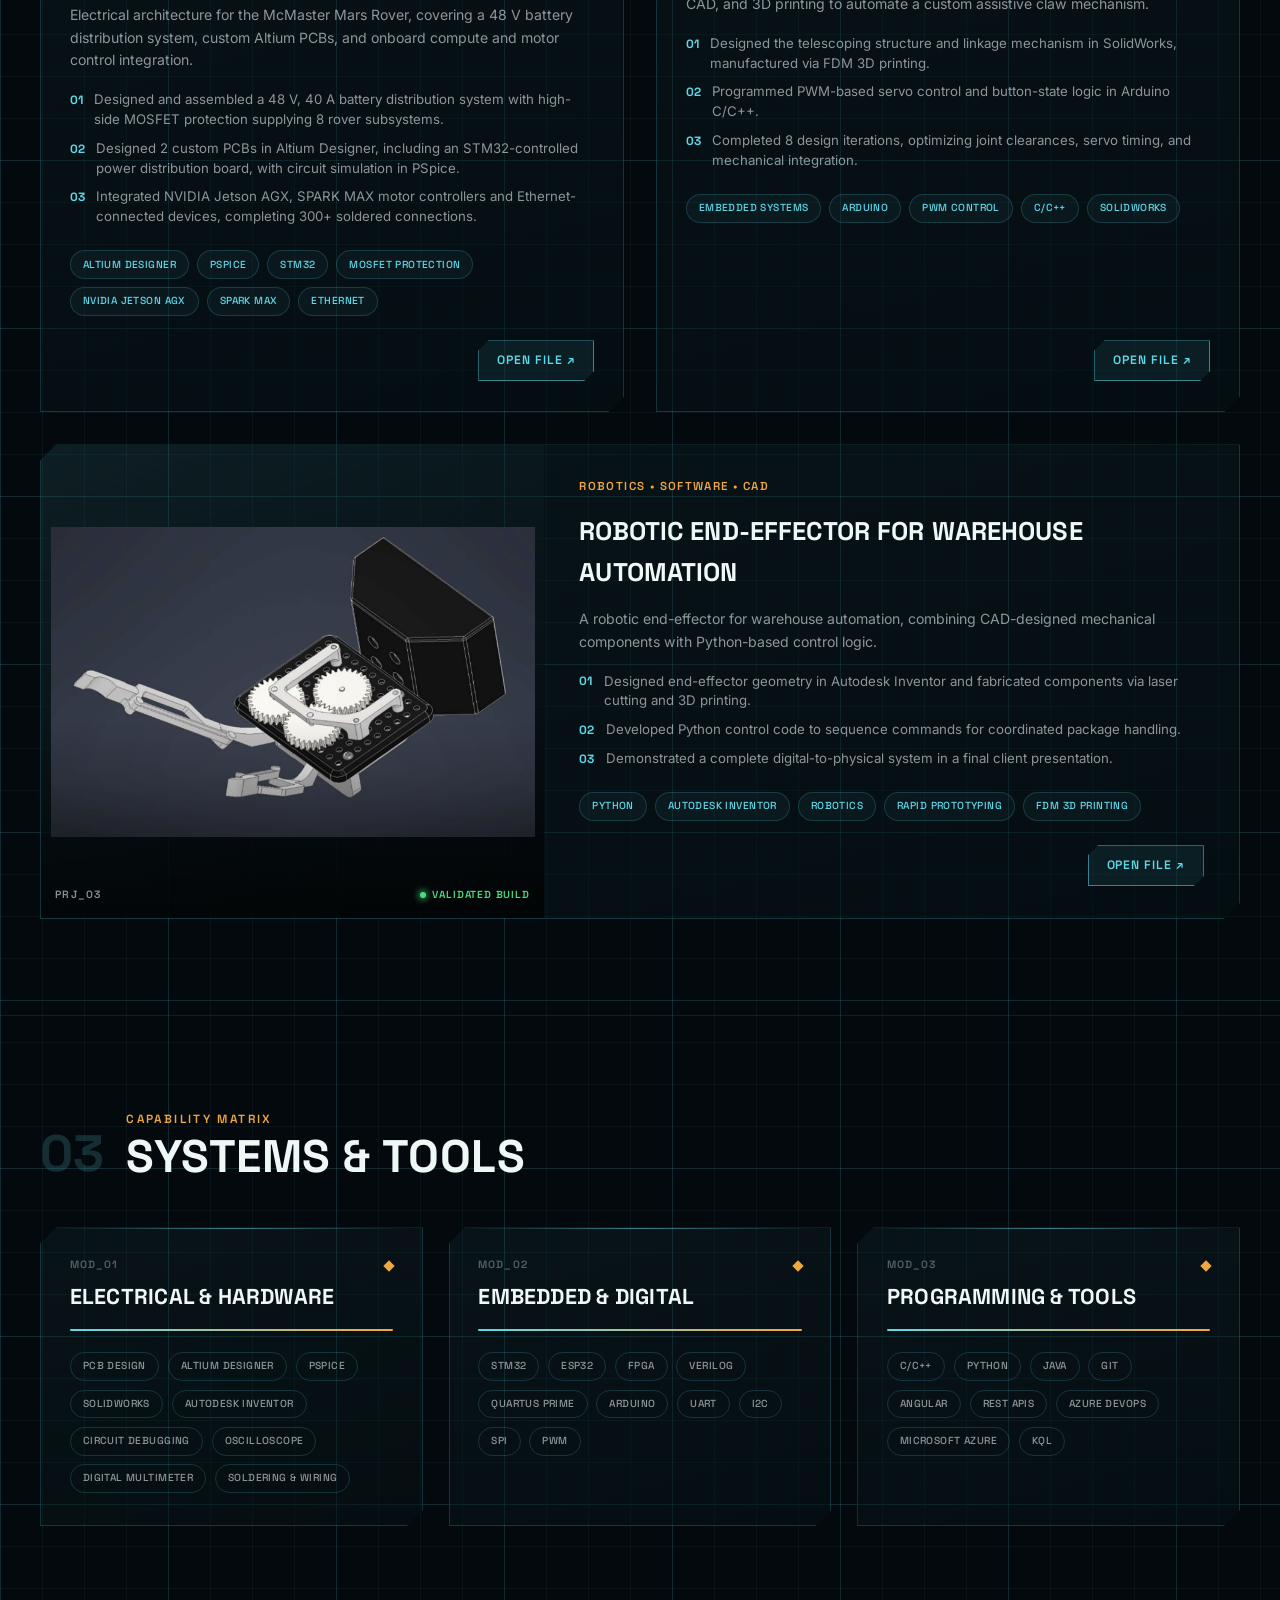
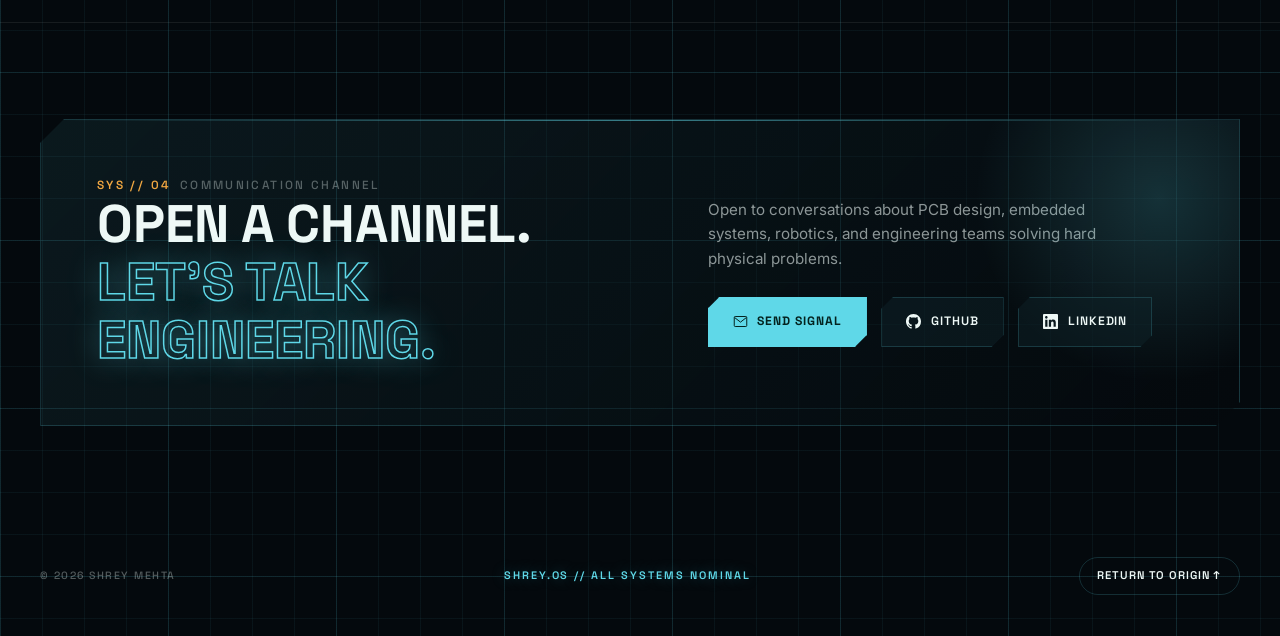
==== commit 370d53dc: "Update index.html" ====
--- a/index.html
+++ b/index.html
@@ -530,7 +530,7 @@
 						<p class="detail-desc">An electrical system has to work inside a real rover, not just on a desk. That means routing cables neatly, keeping parts easy to reach for repairs, and fitting everything into the limited space of the chassis.</p>
 						<p class="detail-desc">I work with the electrical, software, and other teams so every part connects properly and can be built, tested, and used on the rover.</p>
 
-						<div class="detail-media"><img src="images/integration.jpg" alt="battery" data-caption="Rover Electronics Integrated Onto Bottom Chassis Frame"></div>
+						<div class="detail-media"><img src="images/integration.jpg" alt="integration" data-caption="Rover Electronics Integrated Onto Bottom Chassis Frame"></div>
 
 						<p class="detail-subhead">At a Glance</p>
 						<ul class="project-list">
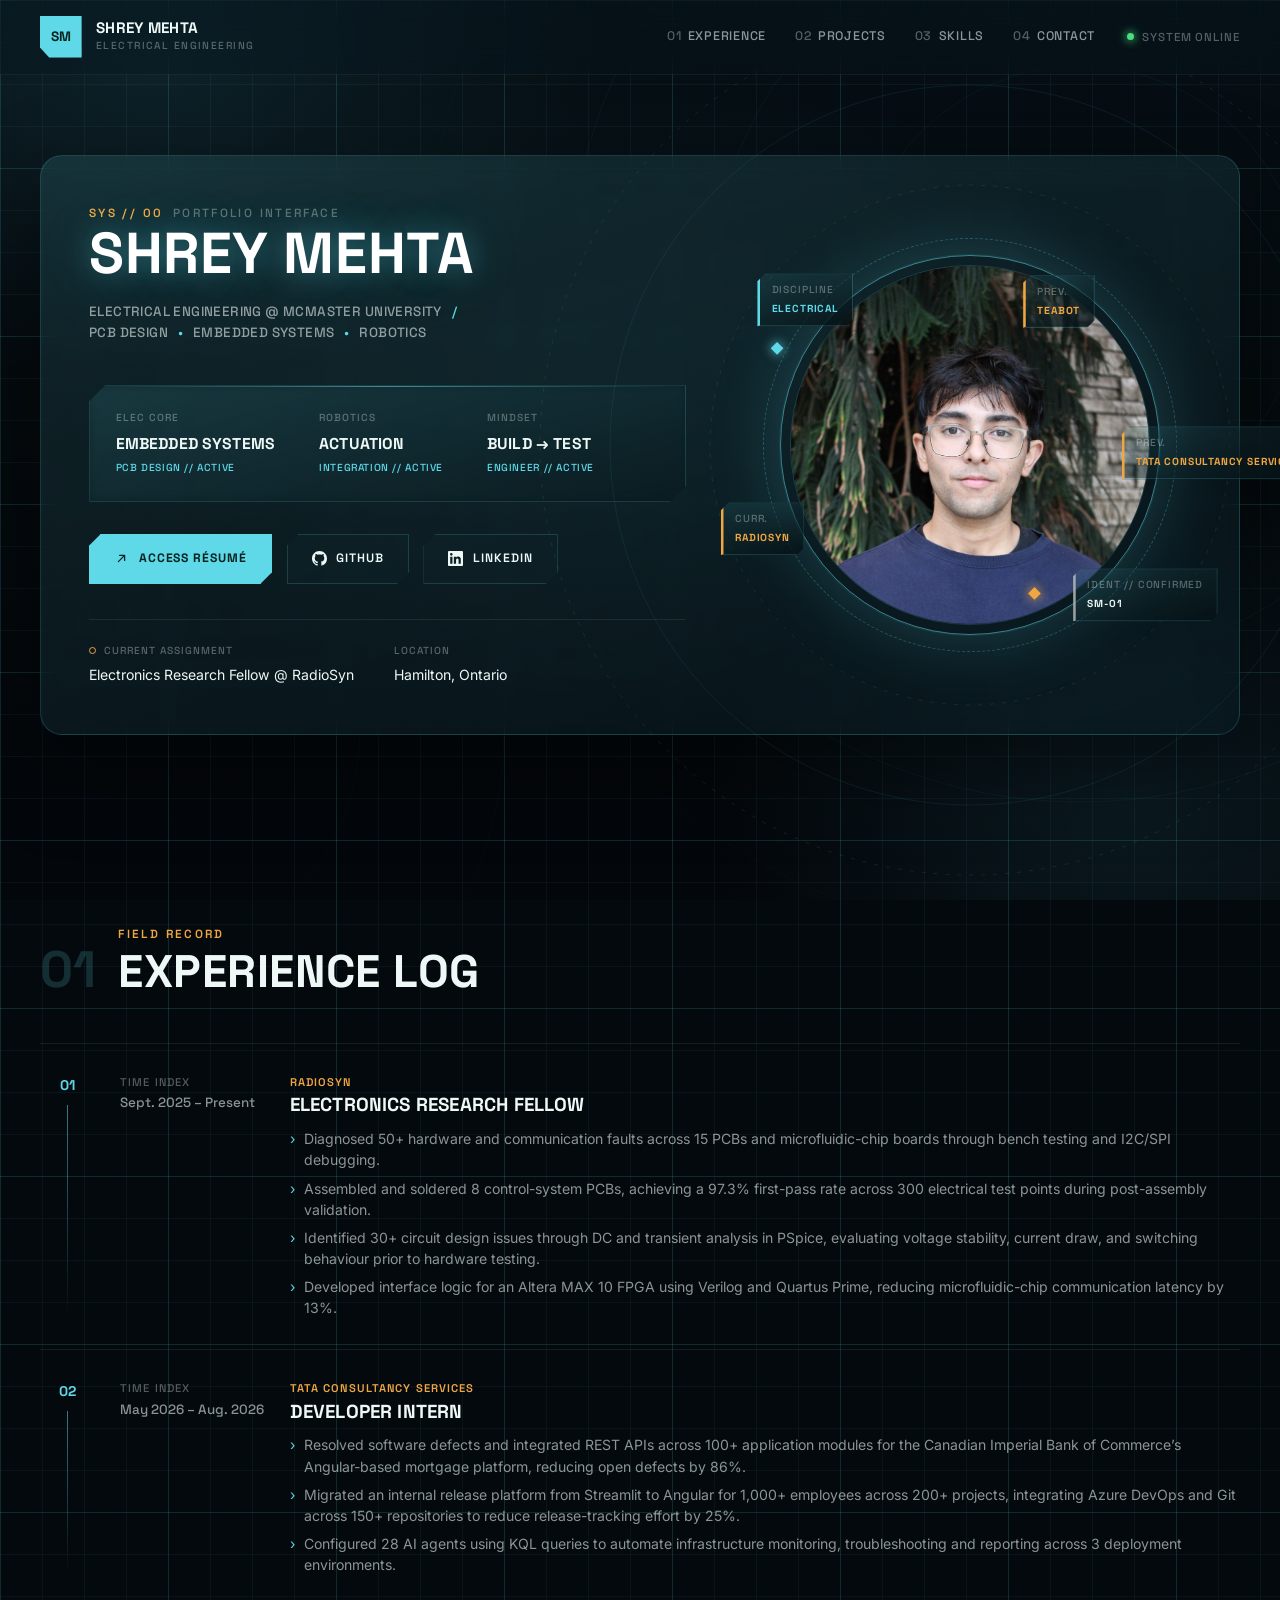
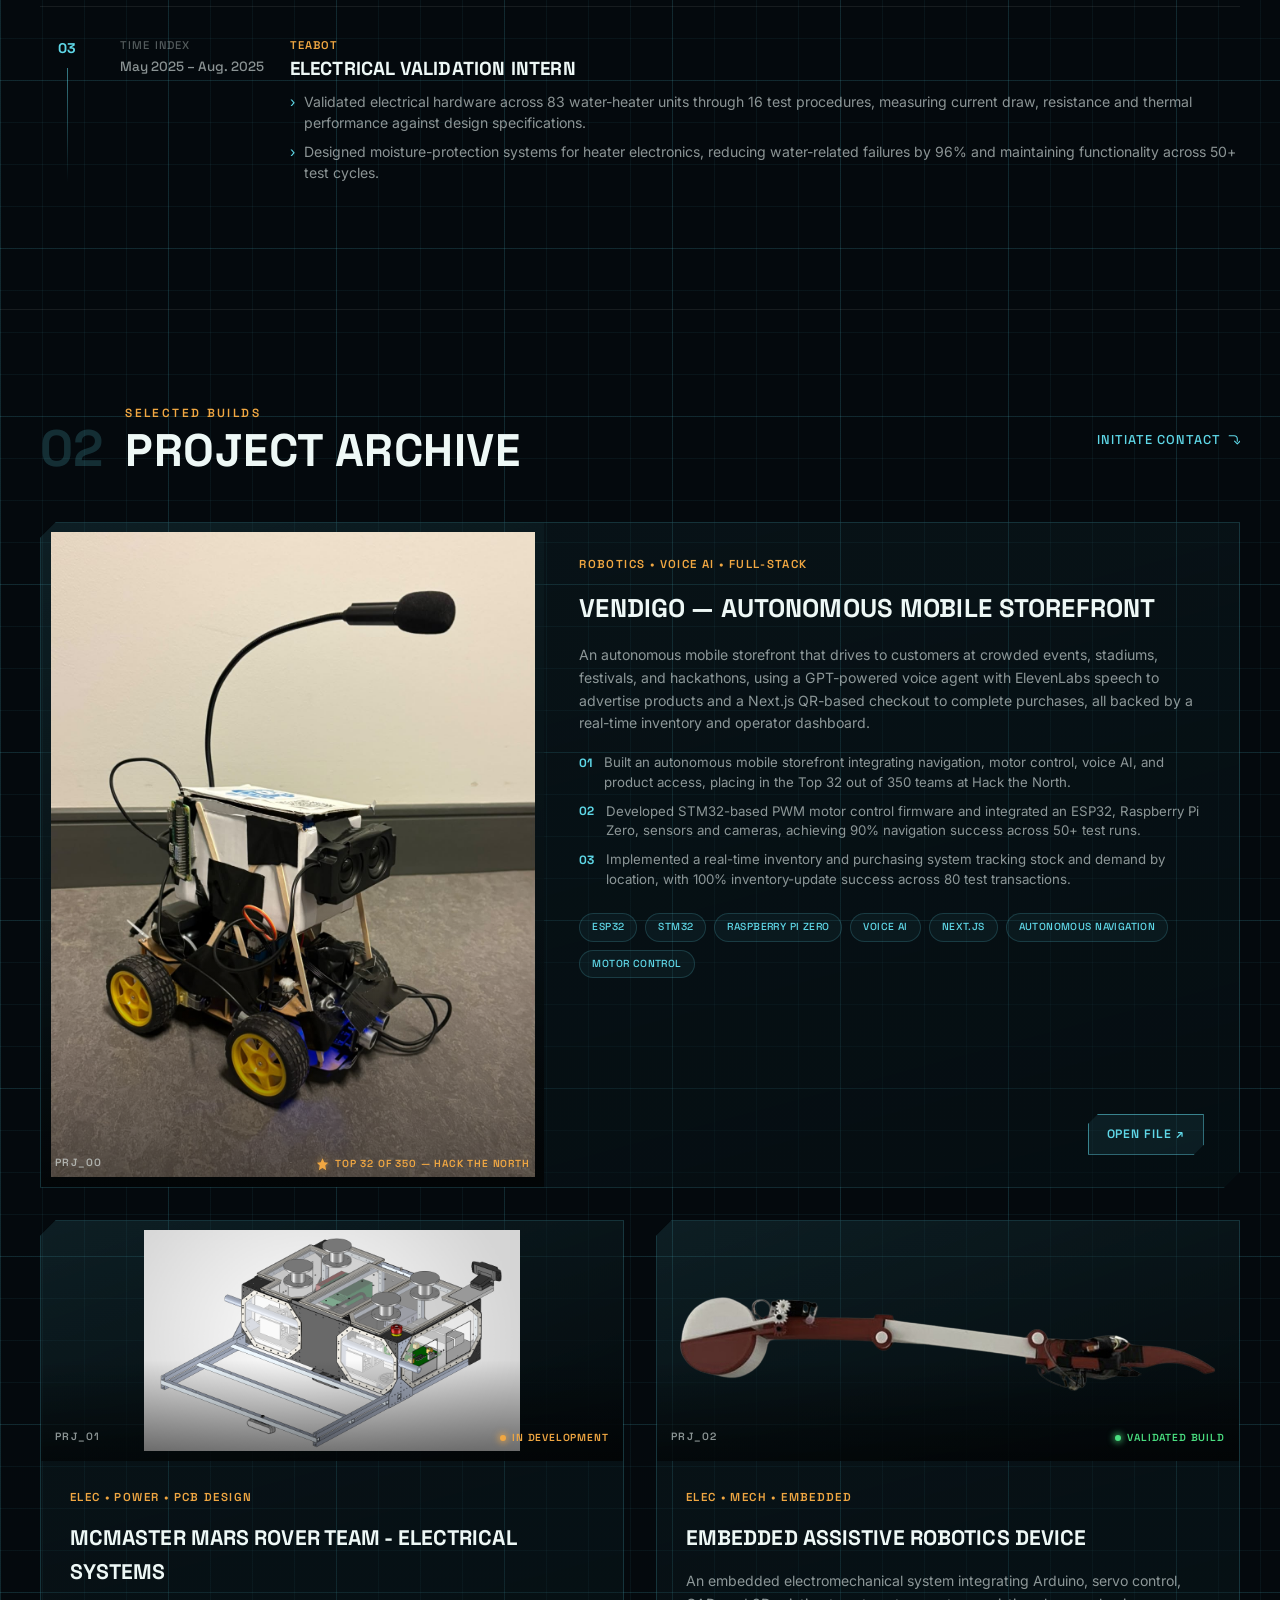
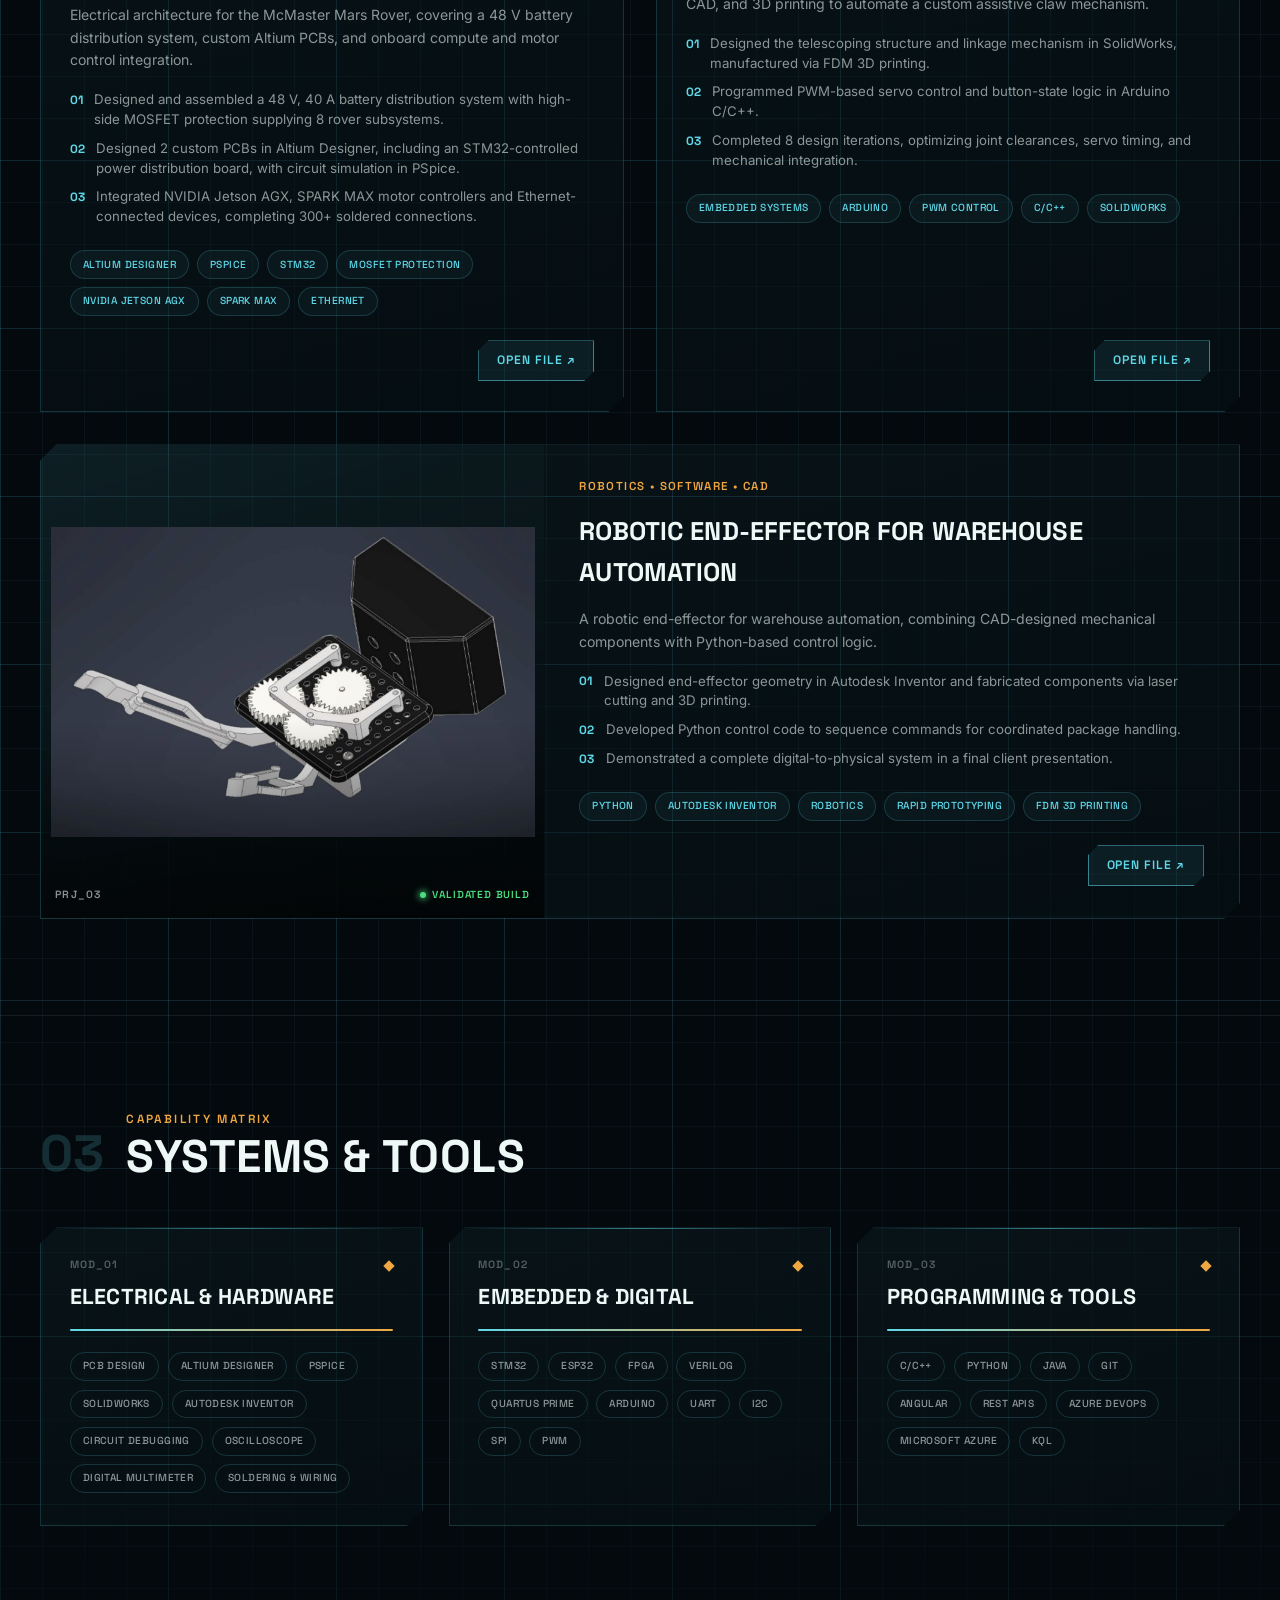
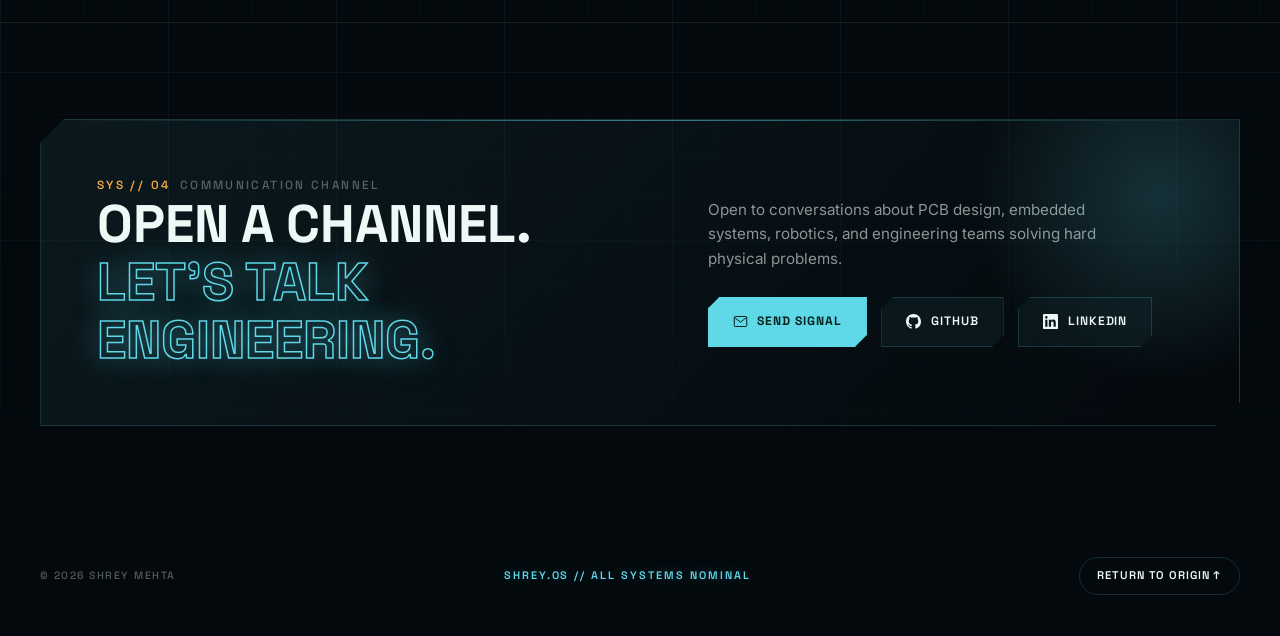
==== commit cc6b9764: "Update index.html" ====
--- a/index.html
+++ b/index.html
@@ -482,7 +482,7 @@
 						<p class="detail-desc">The rover runs on a battery, so I designed and assembled a battery distribution system: the part that takes power from the battery and sends it to the rest of the rover. It is built for 48 volts and 40 amps (about 1.9 kilowatts of power) and supplies 8 different rover subsystems.</p>
 						<p class="detail-desc">It also includes a protection switch, called a high-side MOSFET, between the battery and the rest of the rover. This lets power be controlled and keeps the electronics protected.</p>
 
-						<div class="detail-media"><img src="images/battery.jpg" alt="battery" data-caption="Image of Battery Box"></div>
+						<div class="detail-media"><img src="images/battery.jpg" alt="battery"></div>
 							
 						<p class="detail-subhead">The Custom Circuit Boards</p>
 						<p class="detail-desc">I designed 2 custom circuit boards (PCBs) in Altium Designer. That meant drawing the circuit diagram, laying out the connections on the board, and testing the circuit in a simulator called PSpice before building anything, so mistakes are caught on the computer instead of on the real hardware.</p>
@@ -530,7 +530,7 @@
 						<p class="detail-desc">An electrical system has to work inside a real rover, not just on a desk. That means routing cables neatly, keeping parts easy to reach for repairs, and fitting everything into the limited space of the chassis.</p>
 						<p class="detail-desc">I work with the electrical, software, and other teams so every part connects properly and can be built, tested, and used on the rover.</p>
 
-						<div class="detail-media"><img src="images/integration.jpg" alt="integration" data-caption="Rover Electronics Integrated Onto Bottom Chassis Frame"></div>
+						<div class="detail-media"><img src="images/integration.jpg" alt="integration"></div>
 
 						<p class="detail-subhead">At a Glance</p>
 						<ul class="project-list">
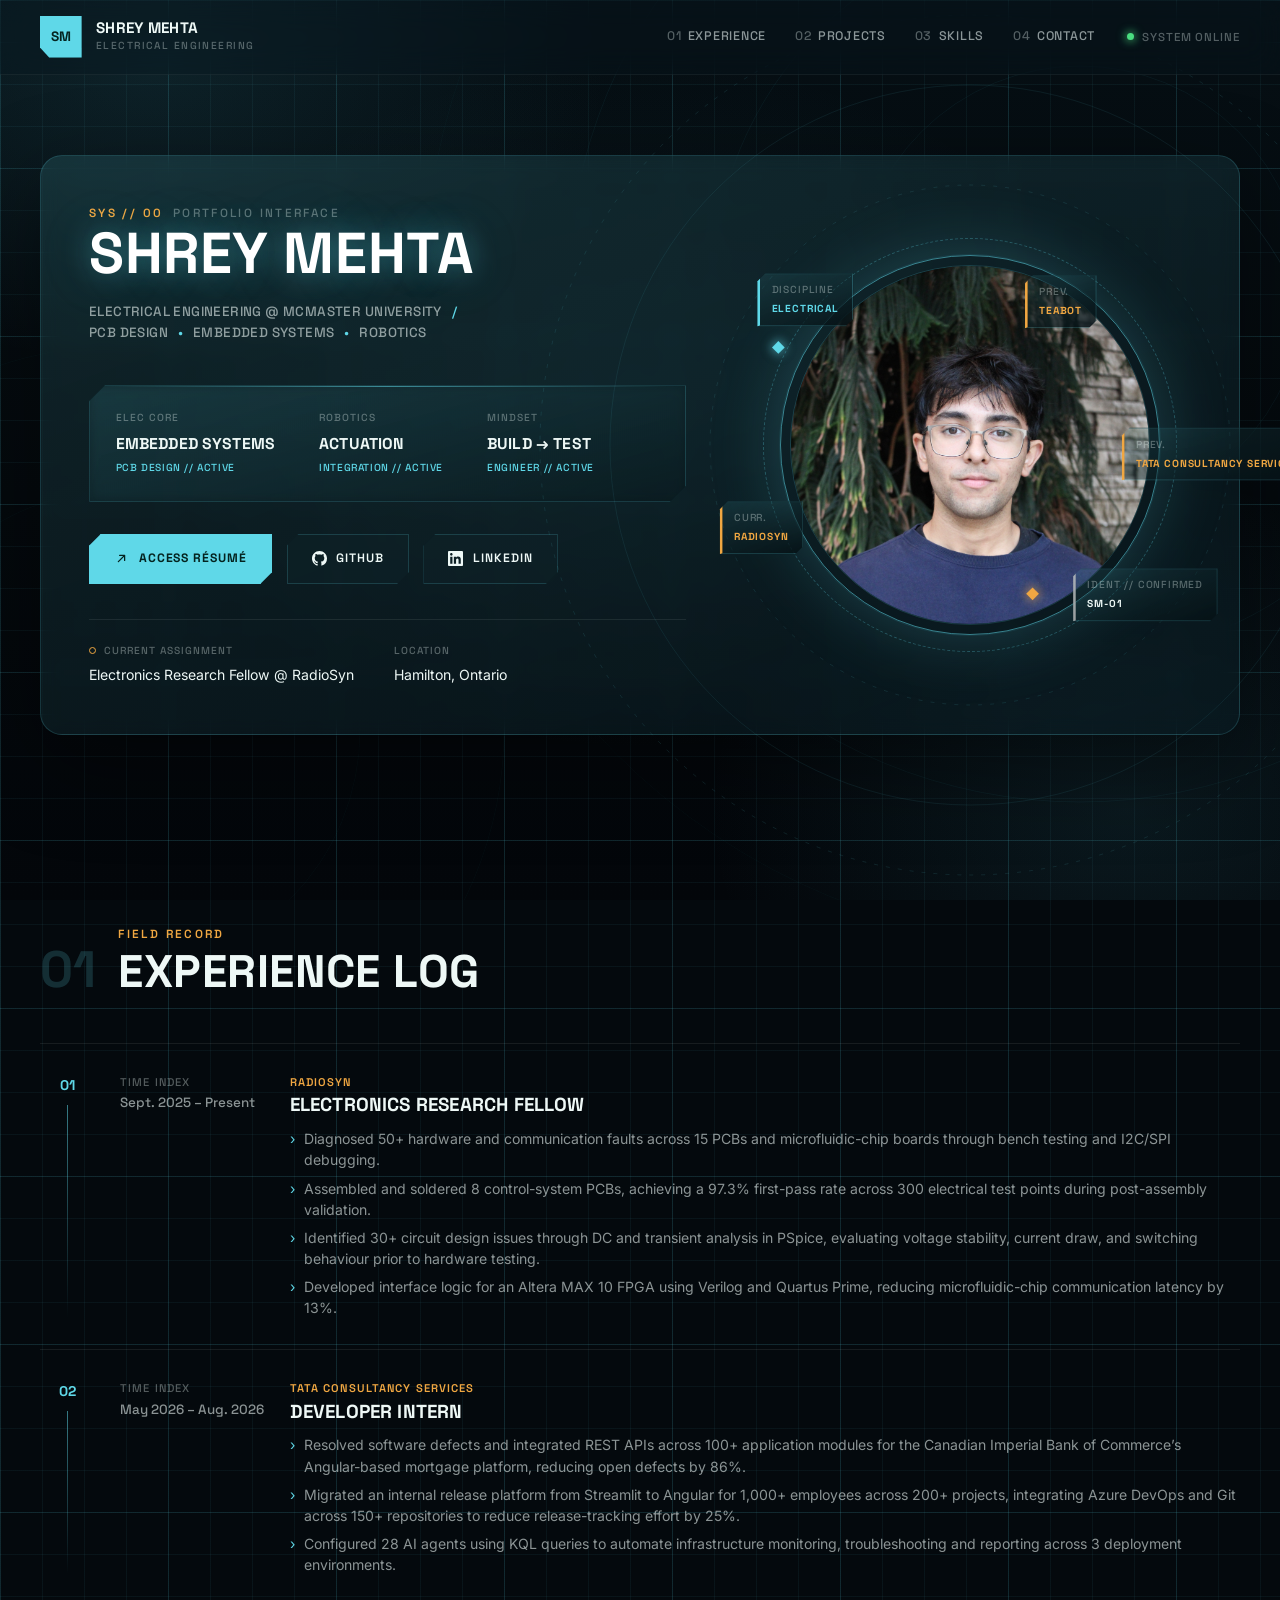
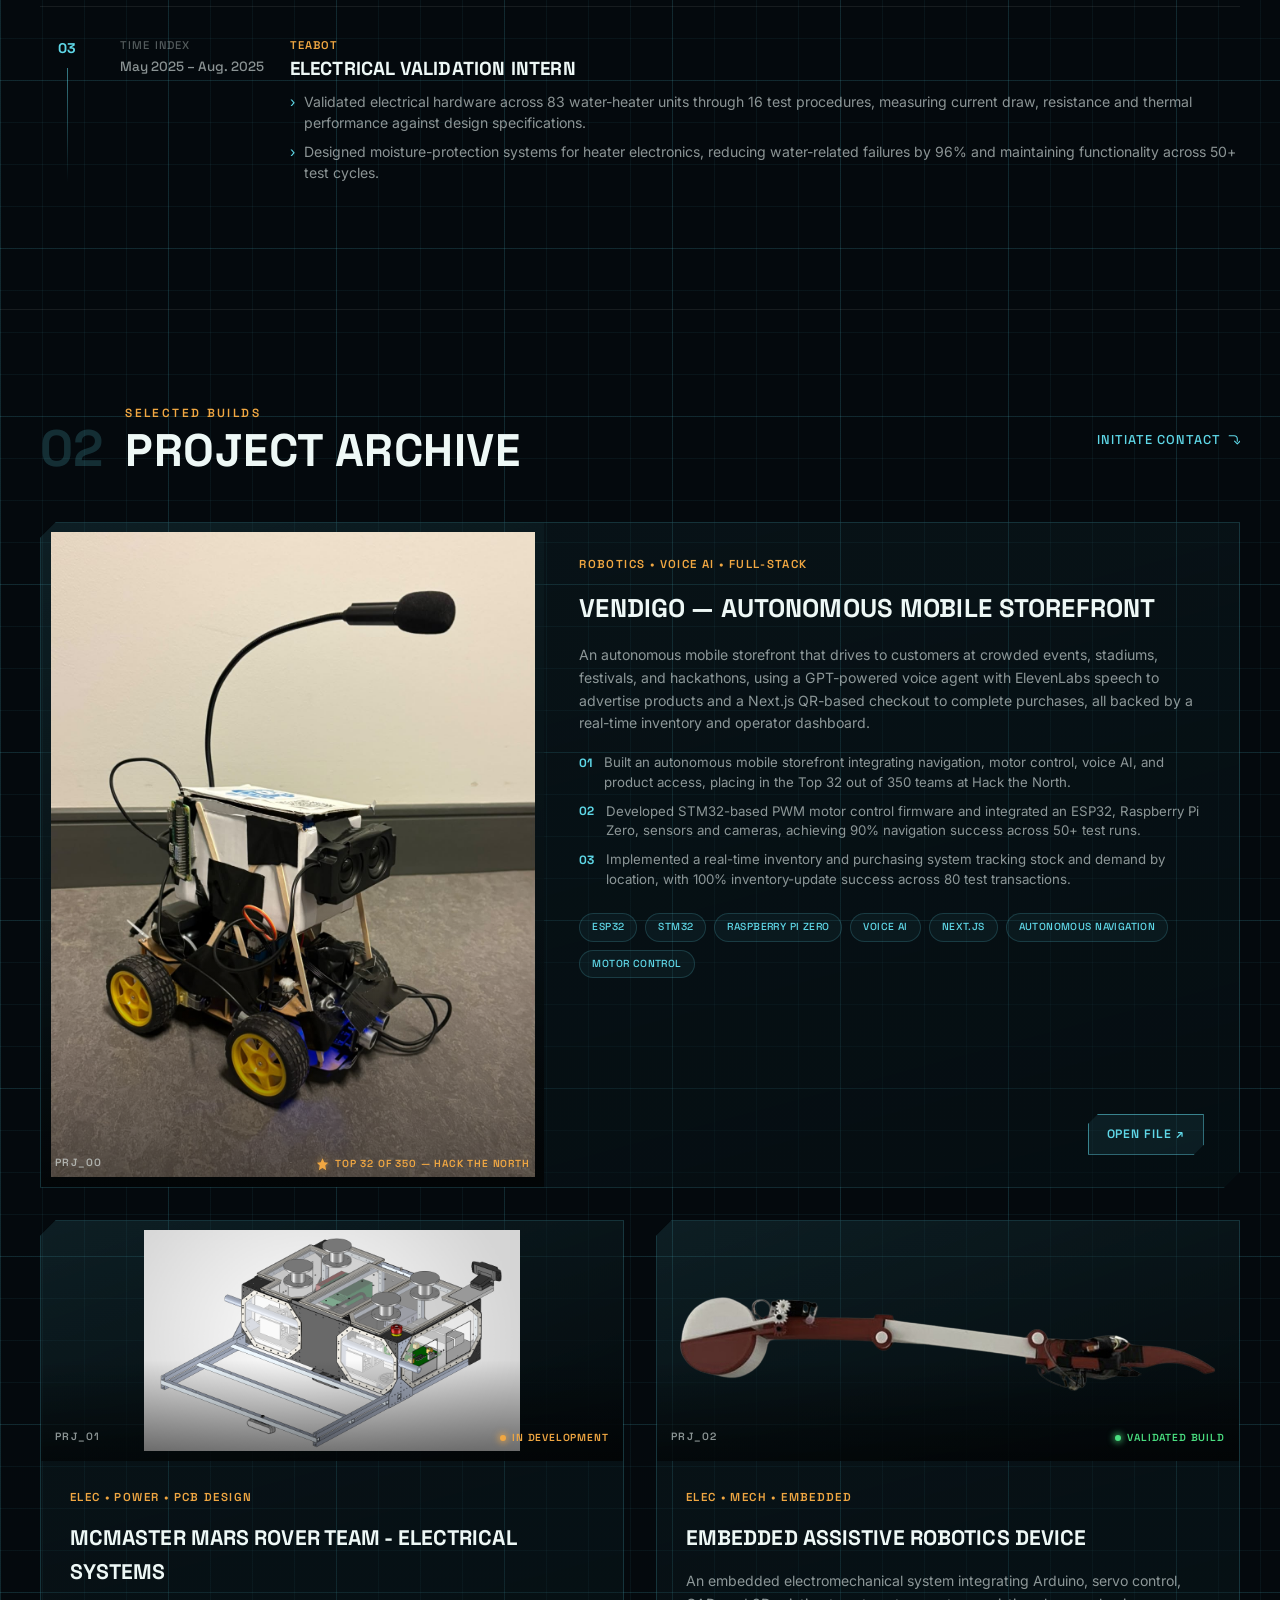
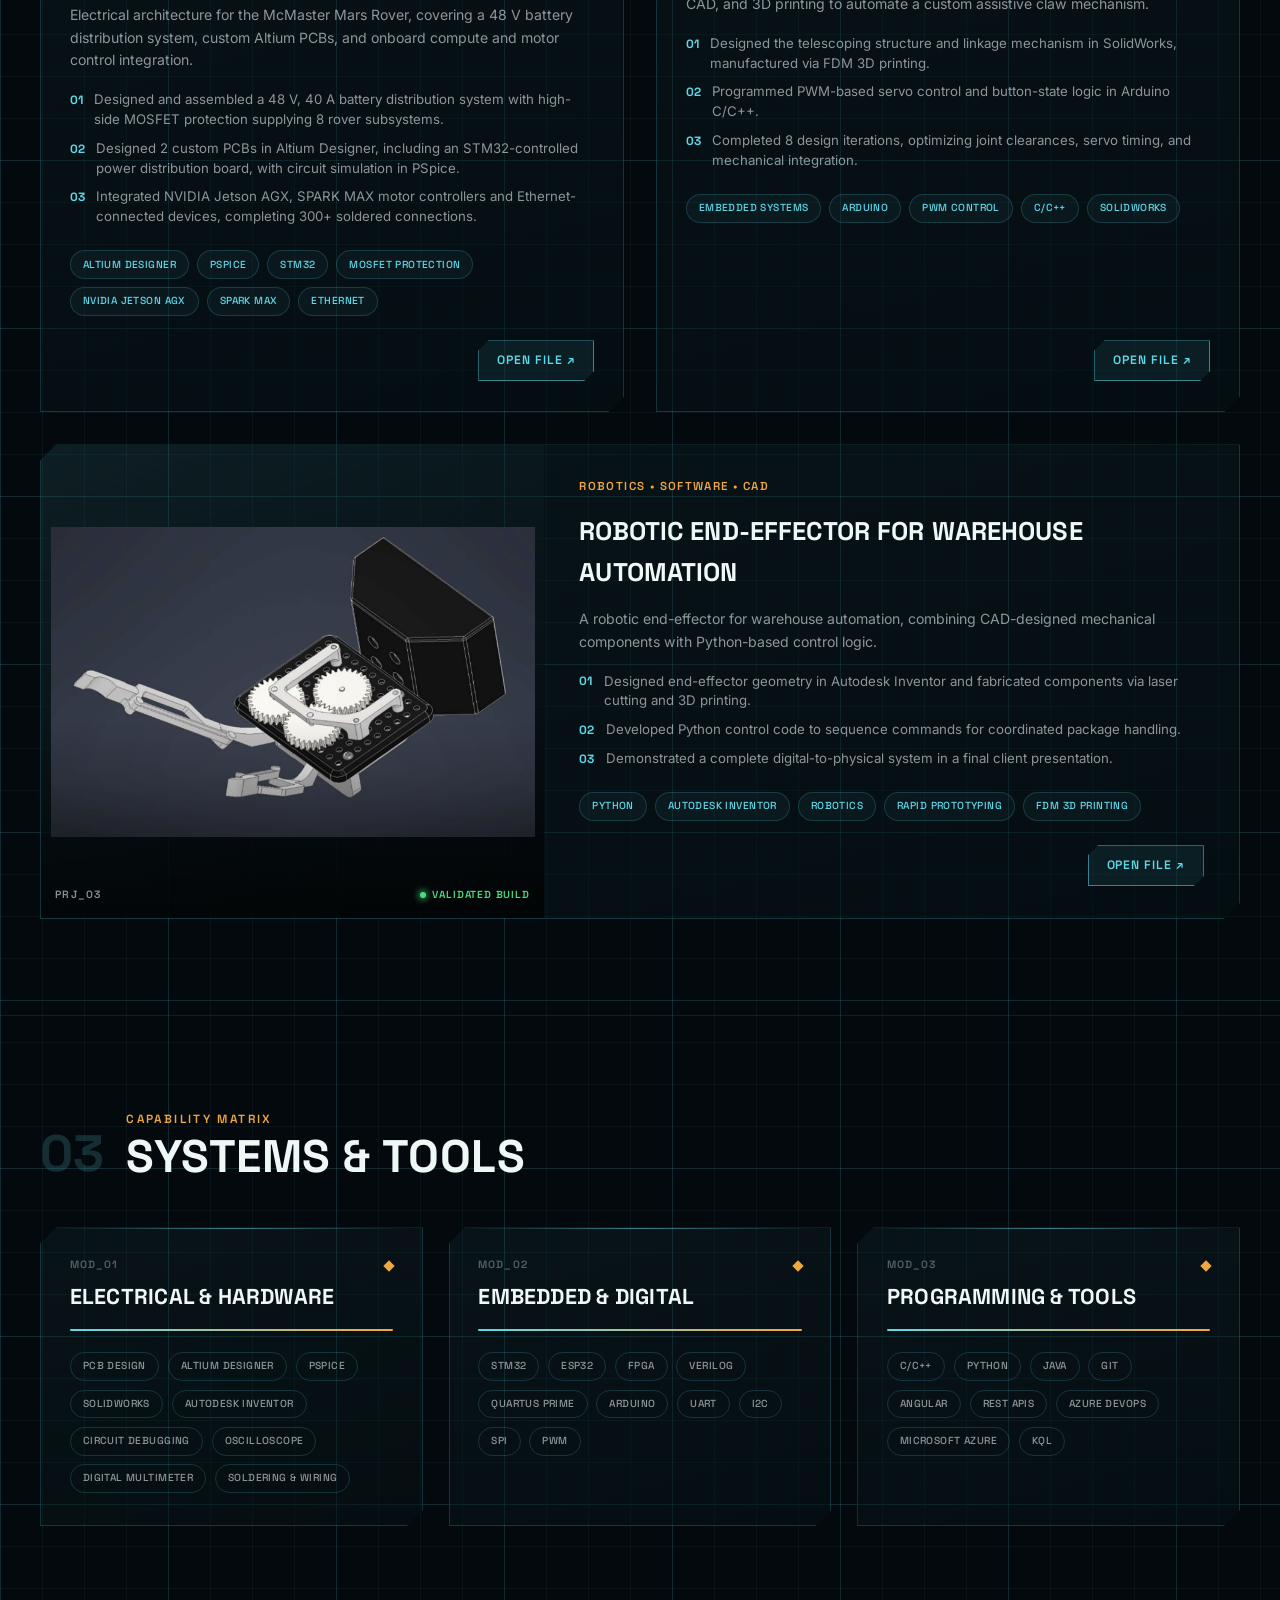
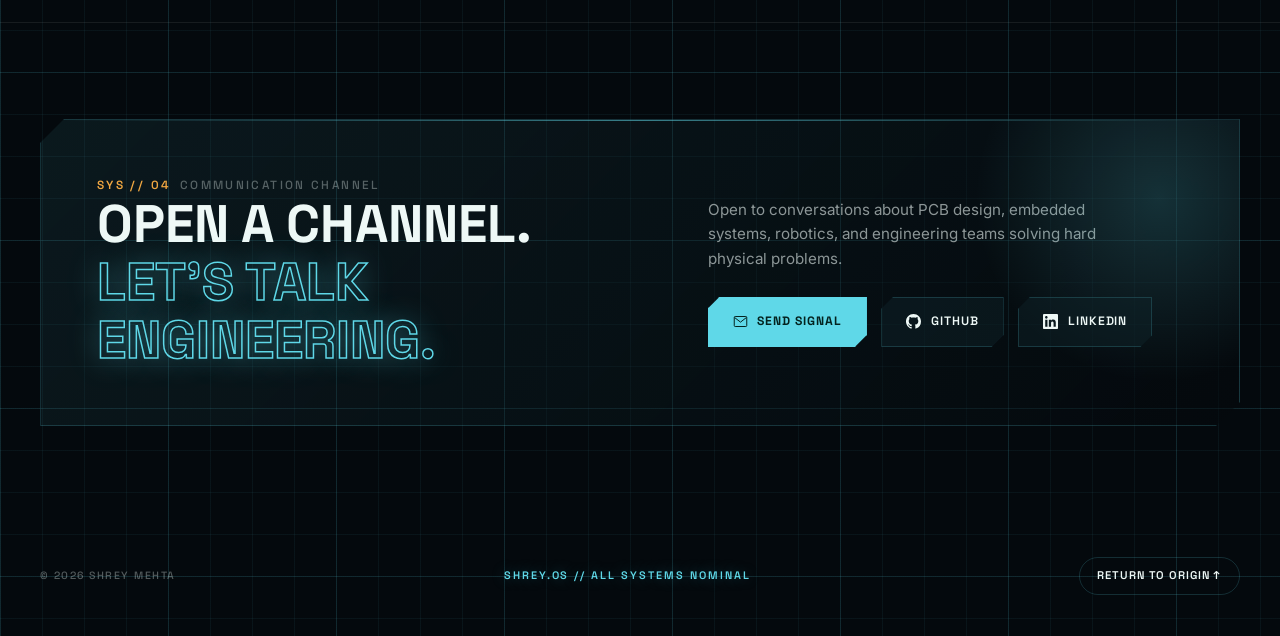
==== commit 46469e19: "Update index.html" ====
--- a/index.html
+++ b/index.html
@@ -482,7 +482,7 @@
 						<p class="detail-desc">The rover runs on a battery, so I designed and assembled a battery distribution system: the part that takes power from the battery and sends it to the rest of the rover. It is built for 48 volts and 40 amps (about 1.9 kilowatts of power) and supplies 8 different rover subsystems.</p>
 						<p class="detail-desc">It also includes a protection switch, called a high-side MOSFET, between the battery and the rest of the rover. This lets power be controlled and keeps the electronics protected.</p>
 
-						<div class="detail-media"><img src="images/battery.jpg" alt="battery"></div>
+						<div class="detail-media"><img src="images/battery.png" alt="battery" data-caption="Image of Battery Distribution System"></div>
 							
 						<p class="detail-subhead">The Custom Circuit Boards</p>
 						<p class="detail-desc">I designed 2 custom circuit boards (PCBs) in Altium Designer. That meant drawing the circuit diagram, laying out the connections on the board, and testing the circuit in a simulator called PSpice before building anything, so mistakes are caught on the computer instead of on the real hardware.</p>
@@ -530,7 +530,7 @@
 						<p class="detail-desc">An electrical system has to work inside a real rover, not just on a desk. That means routing cables neatly, keeping parts easy to reach for repairs, and fitting everything into the limited space of the chassis.</p>
 						<p class="detail-desc">I work with the electrical, software, and other teams so every part connects properly and can be built, tested, and used on the rover.</p>
 
-						<div class="detail-media"><img src="images/integration.jpg" alt="integration"></div>
+						<div class="detail-media"><img src="images/integration.png" alt="integration" data-caption="Rover Electronics Integrated Onto Bottom Chassis Frame"></div>
 
 						<p class="detail-subhead">At a Glance</p>
 						<ul class="project-list">
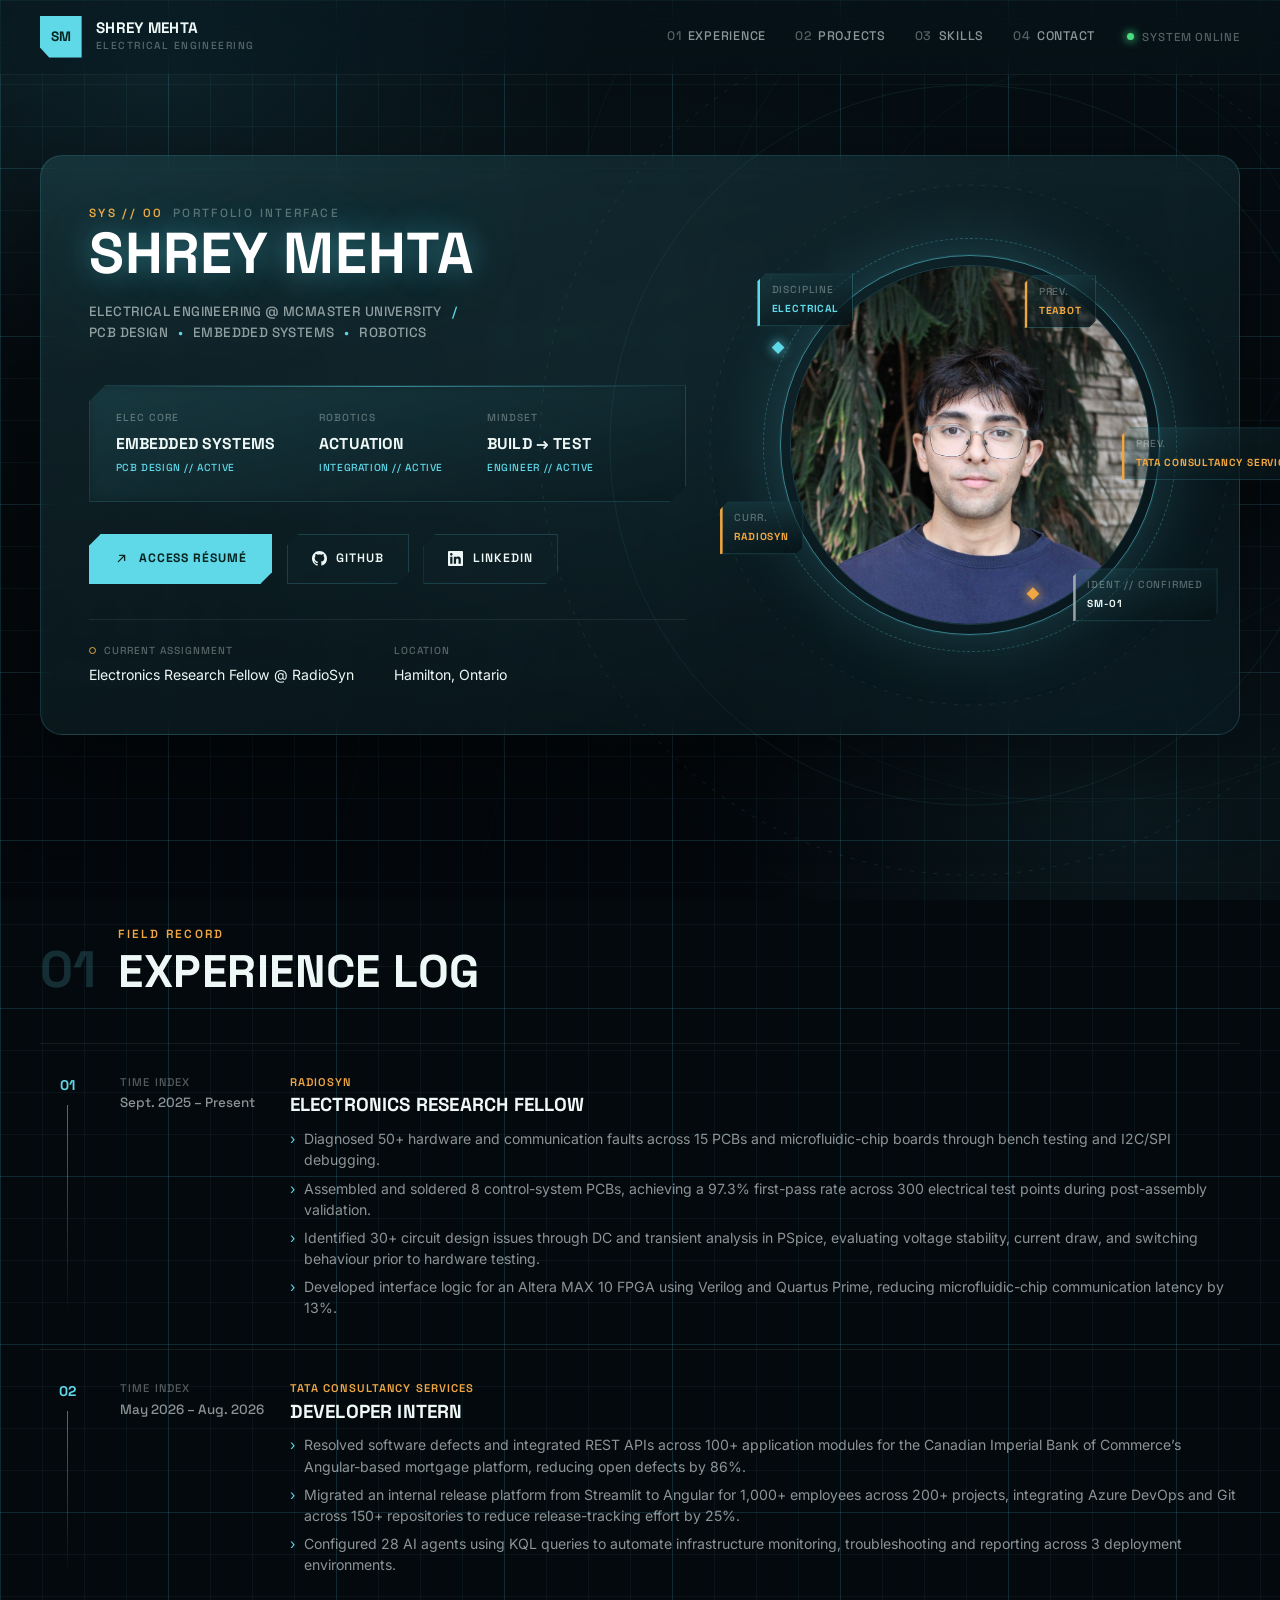
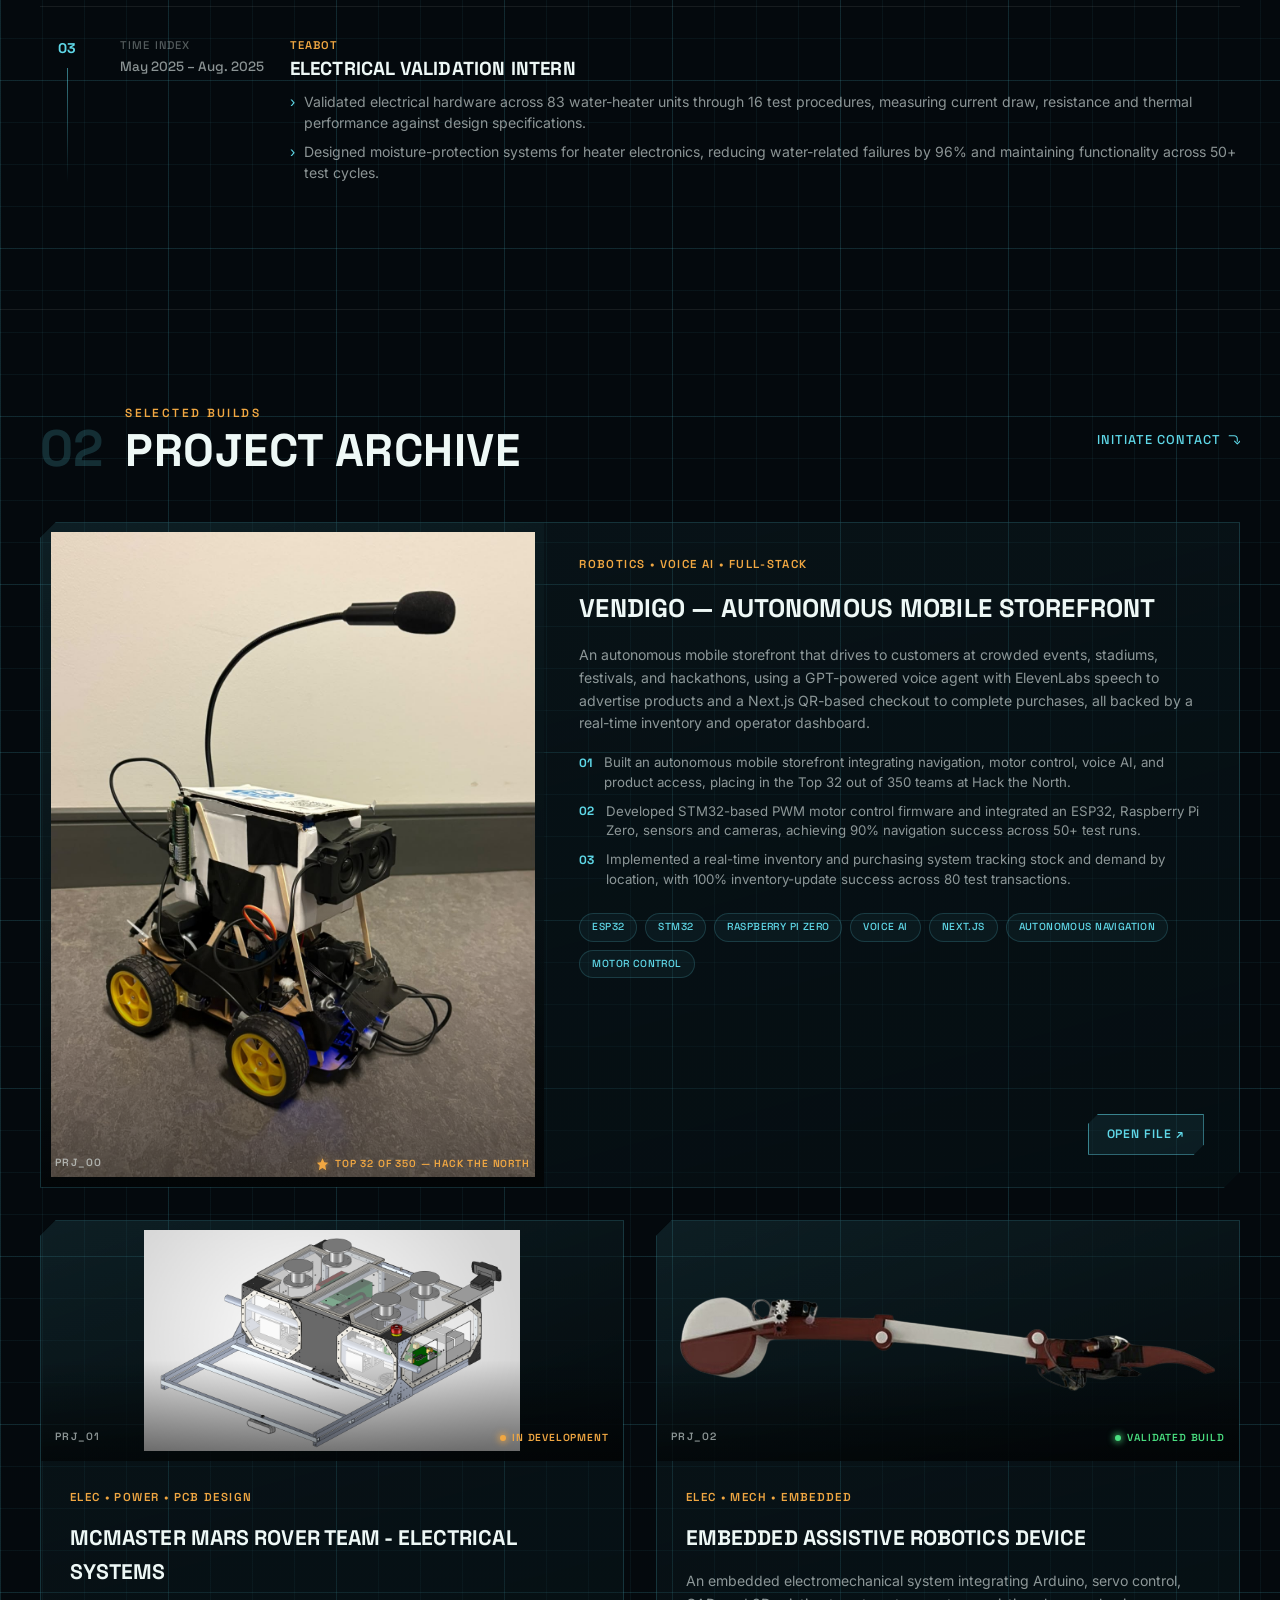
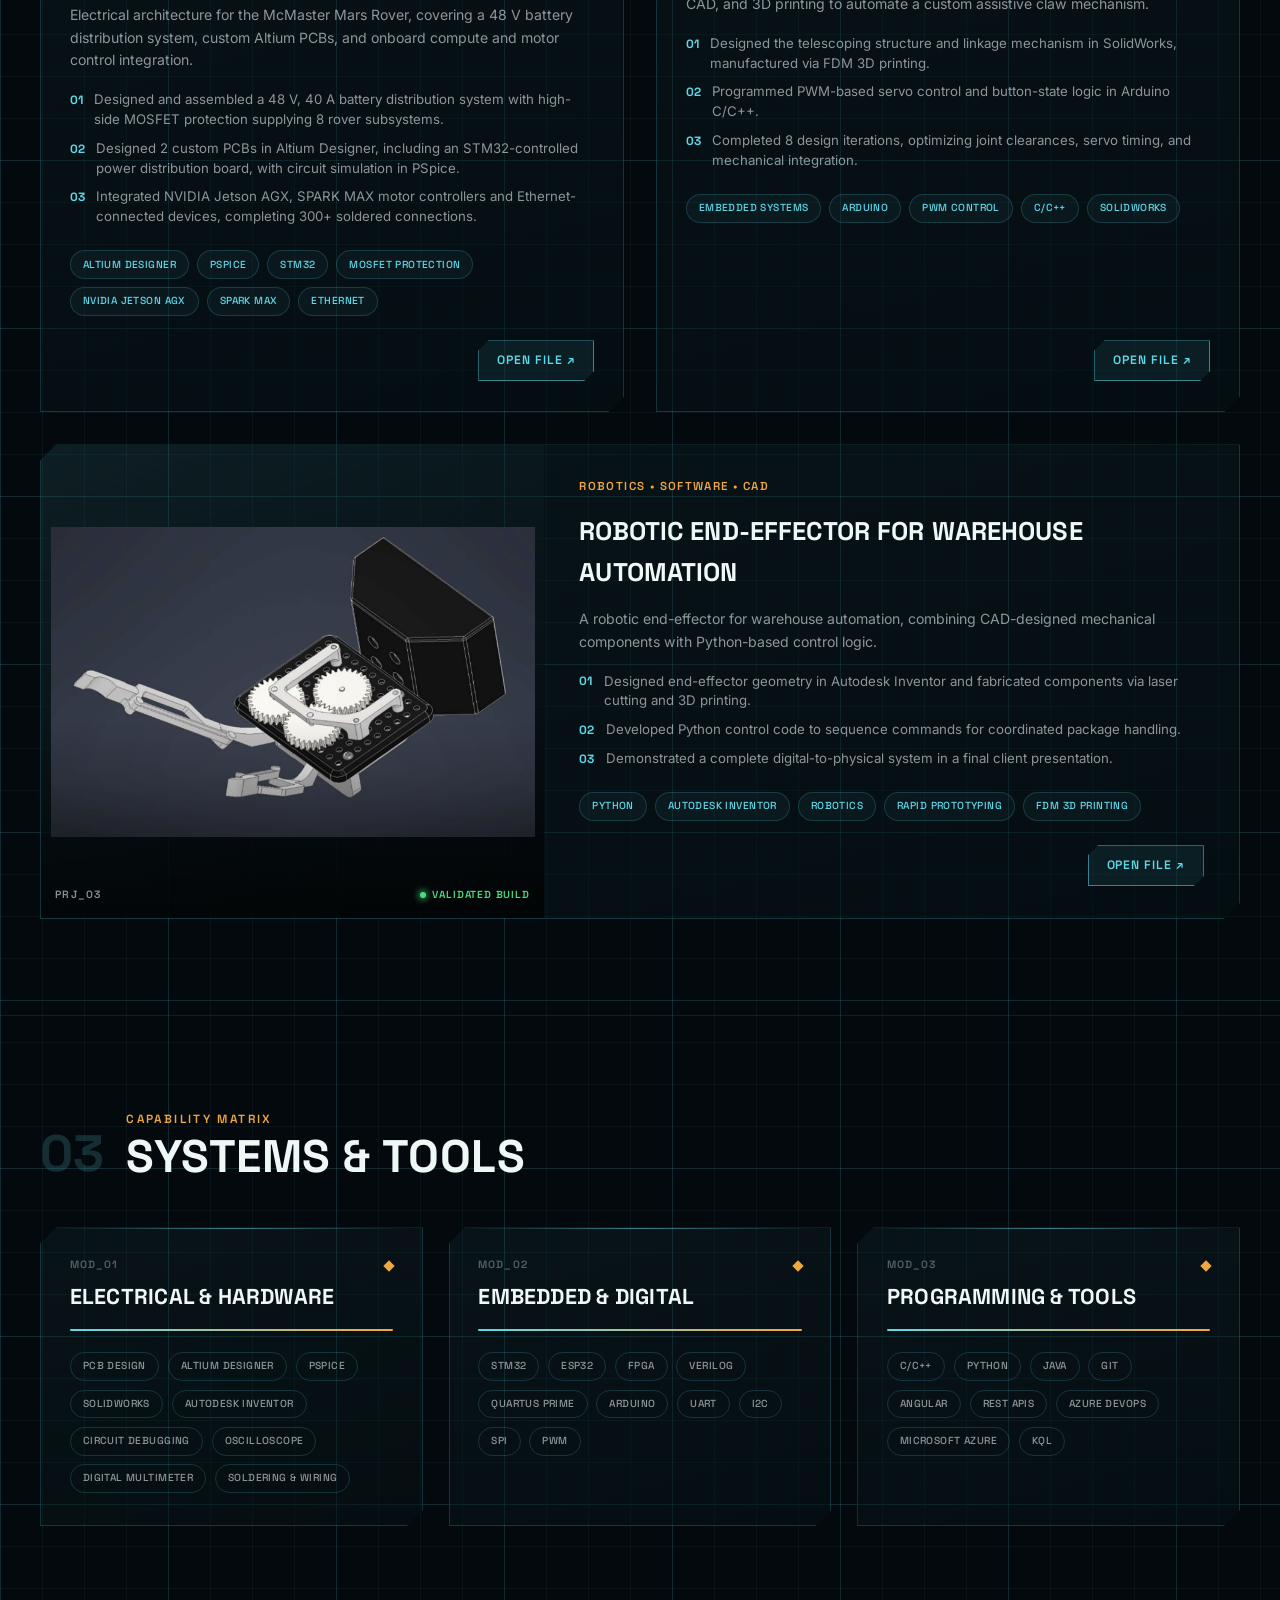
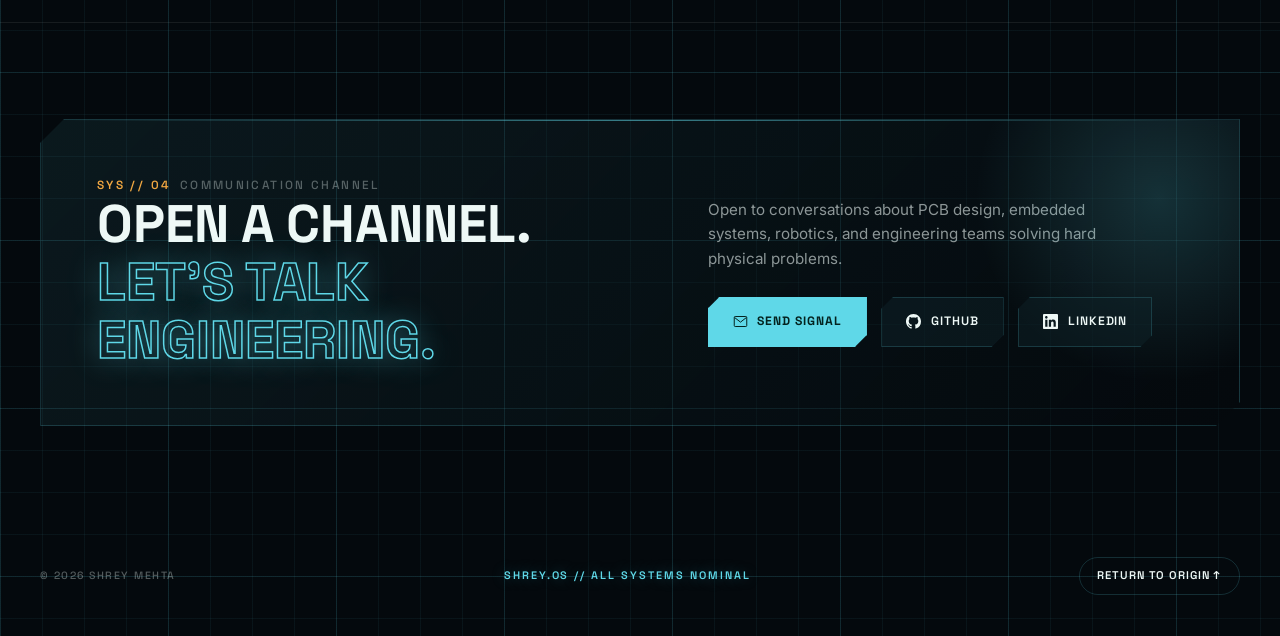
==== commit 370a48ba: "Update index.html" ====
--- a/index.html
+++ b/index.html
@@ -83,7 +83,7 @@
 				</div>
 
 				<div class="hero-actions">
-					<a class="btn primary" href="https://drive.google.com/file/d/1Es9w2xErGDb1w_Ry0VY9v0qcDcoYw6hL/view?usp=sharing" target="_blank" rel="noopener">
+					<a class="btn primary" href="https://drive.google.com/file/d/1fHpyWd7lQ9JgYxO5EDQN10RRQV6N2wZ8/view?usp=sharing" target="_blank" rel="noopener">
 						<svg class="icon-svg stroke" viewBox="0 0 24 24"><path d="M7 17 17 7M9 7h8v8" stroke-width="2" stroke-linecap="round" stroke-linejoin="round"/></svg>
 						Access Résumé
 					</a>
